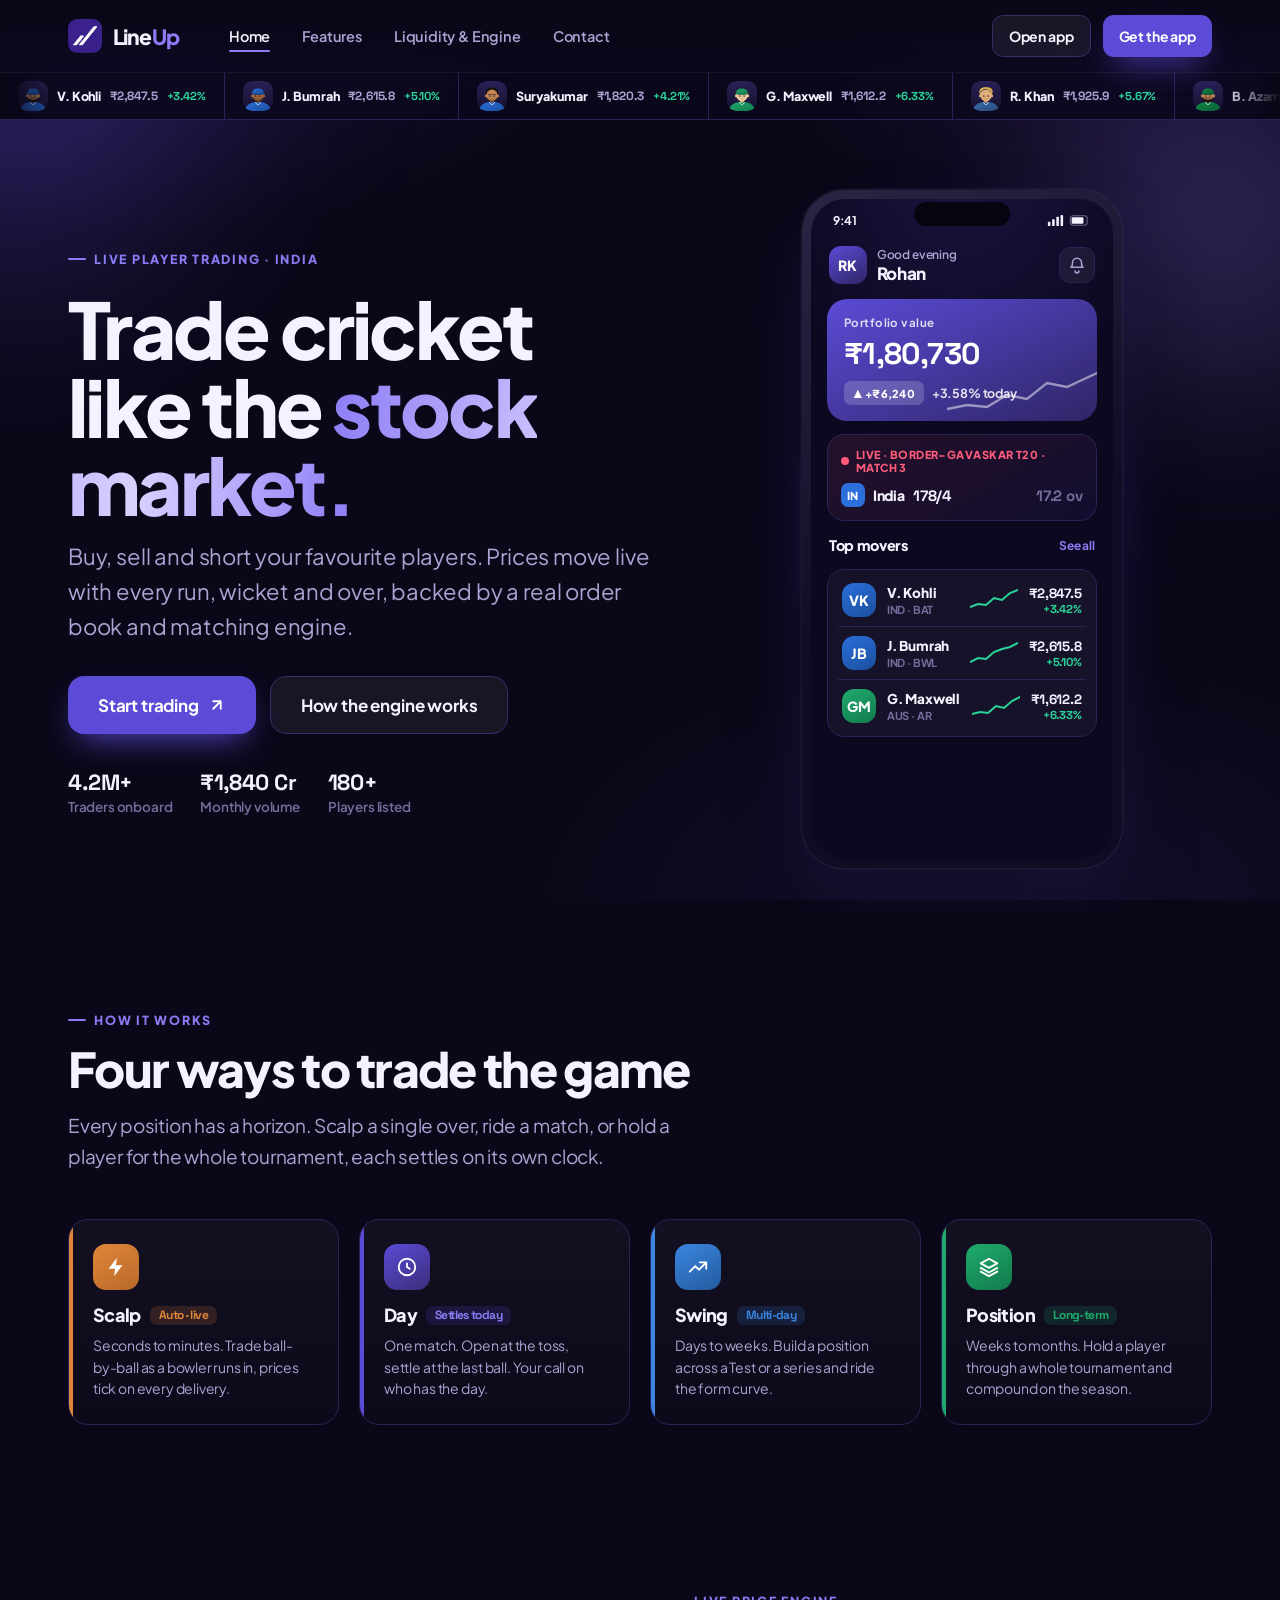
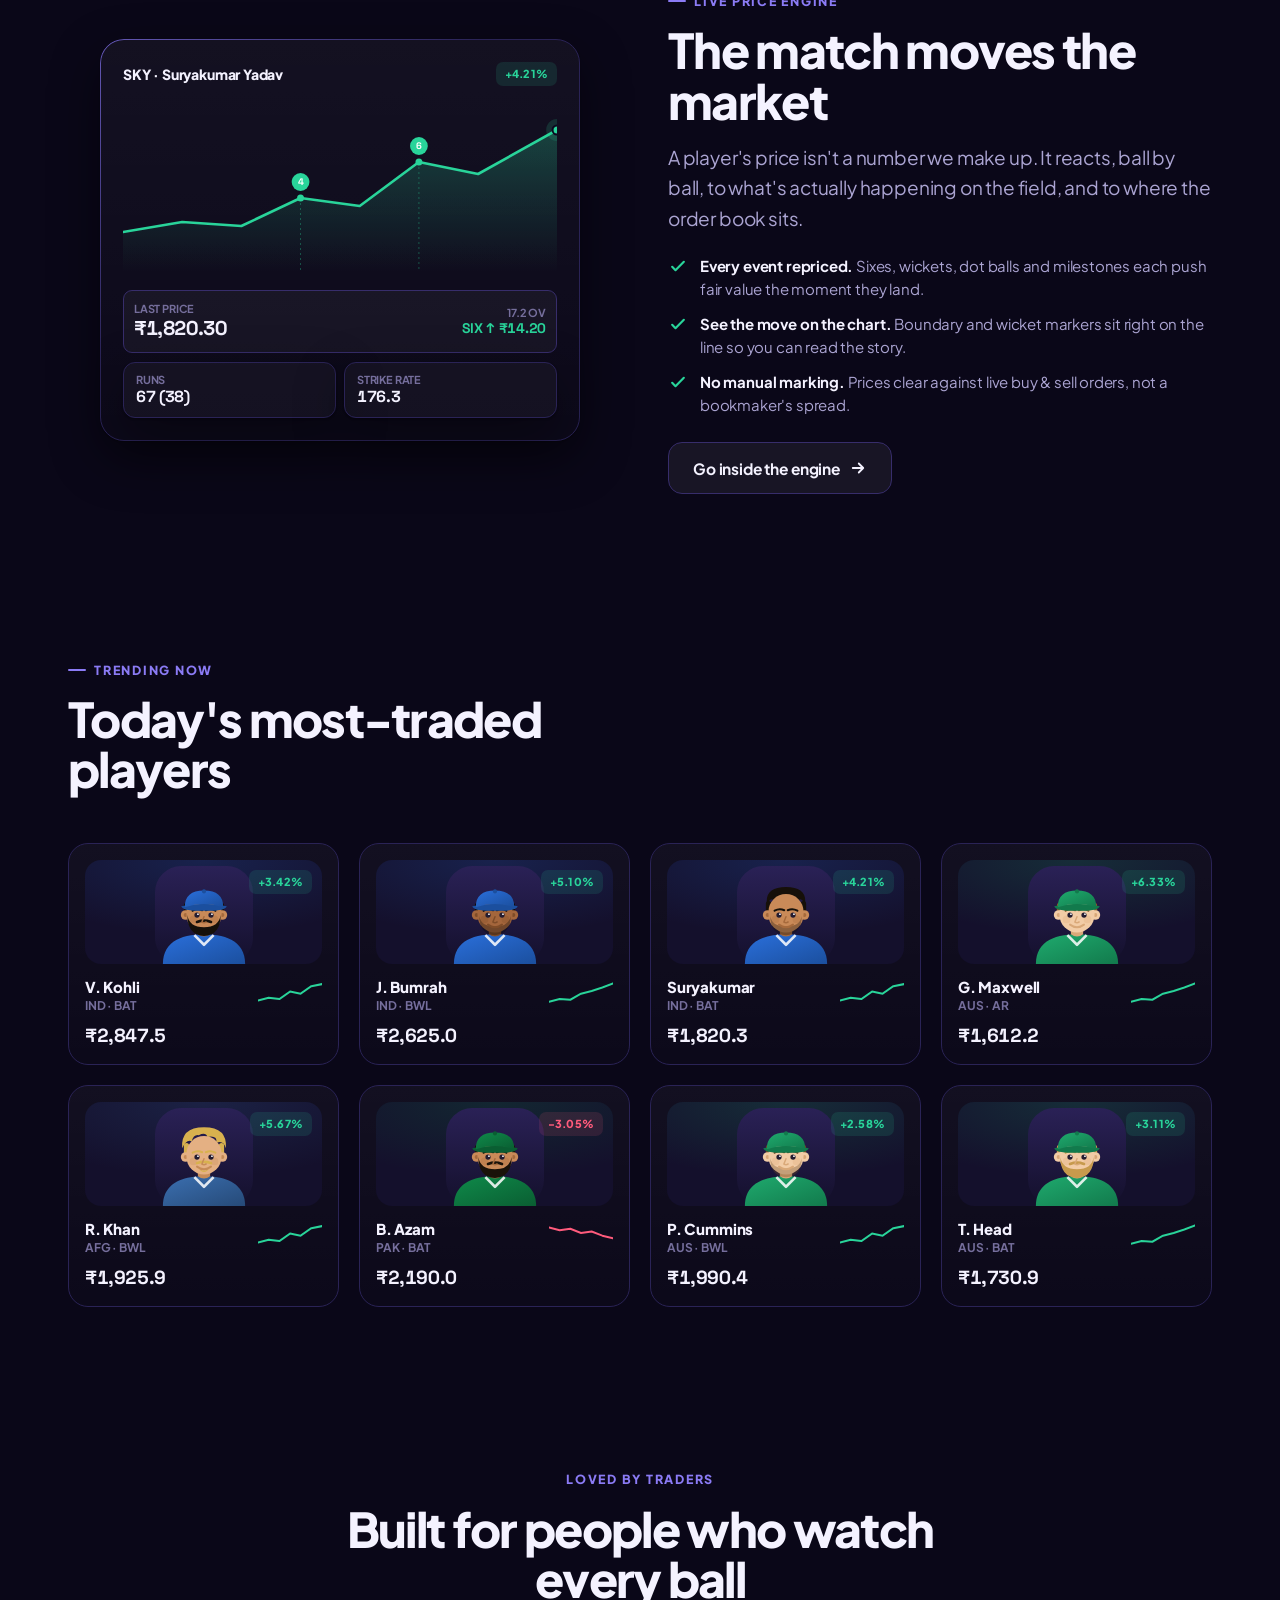
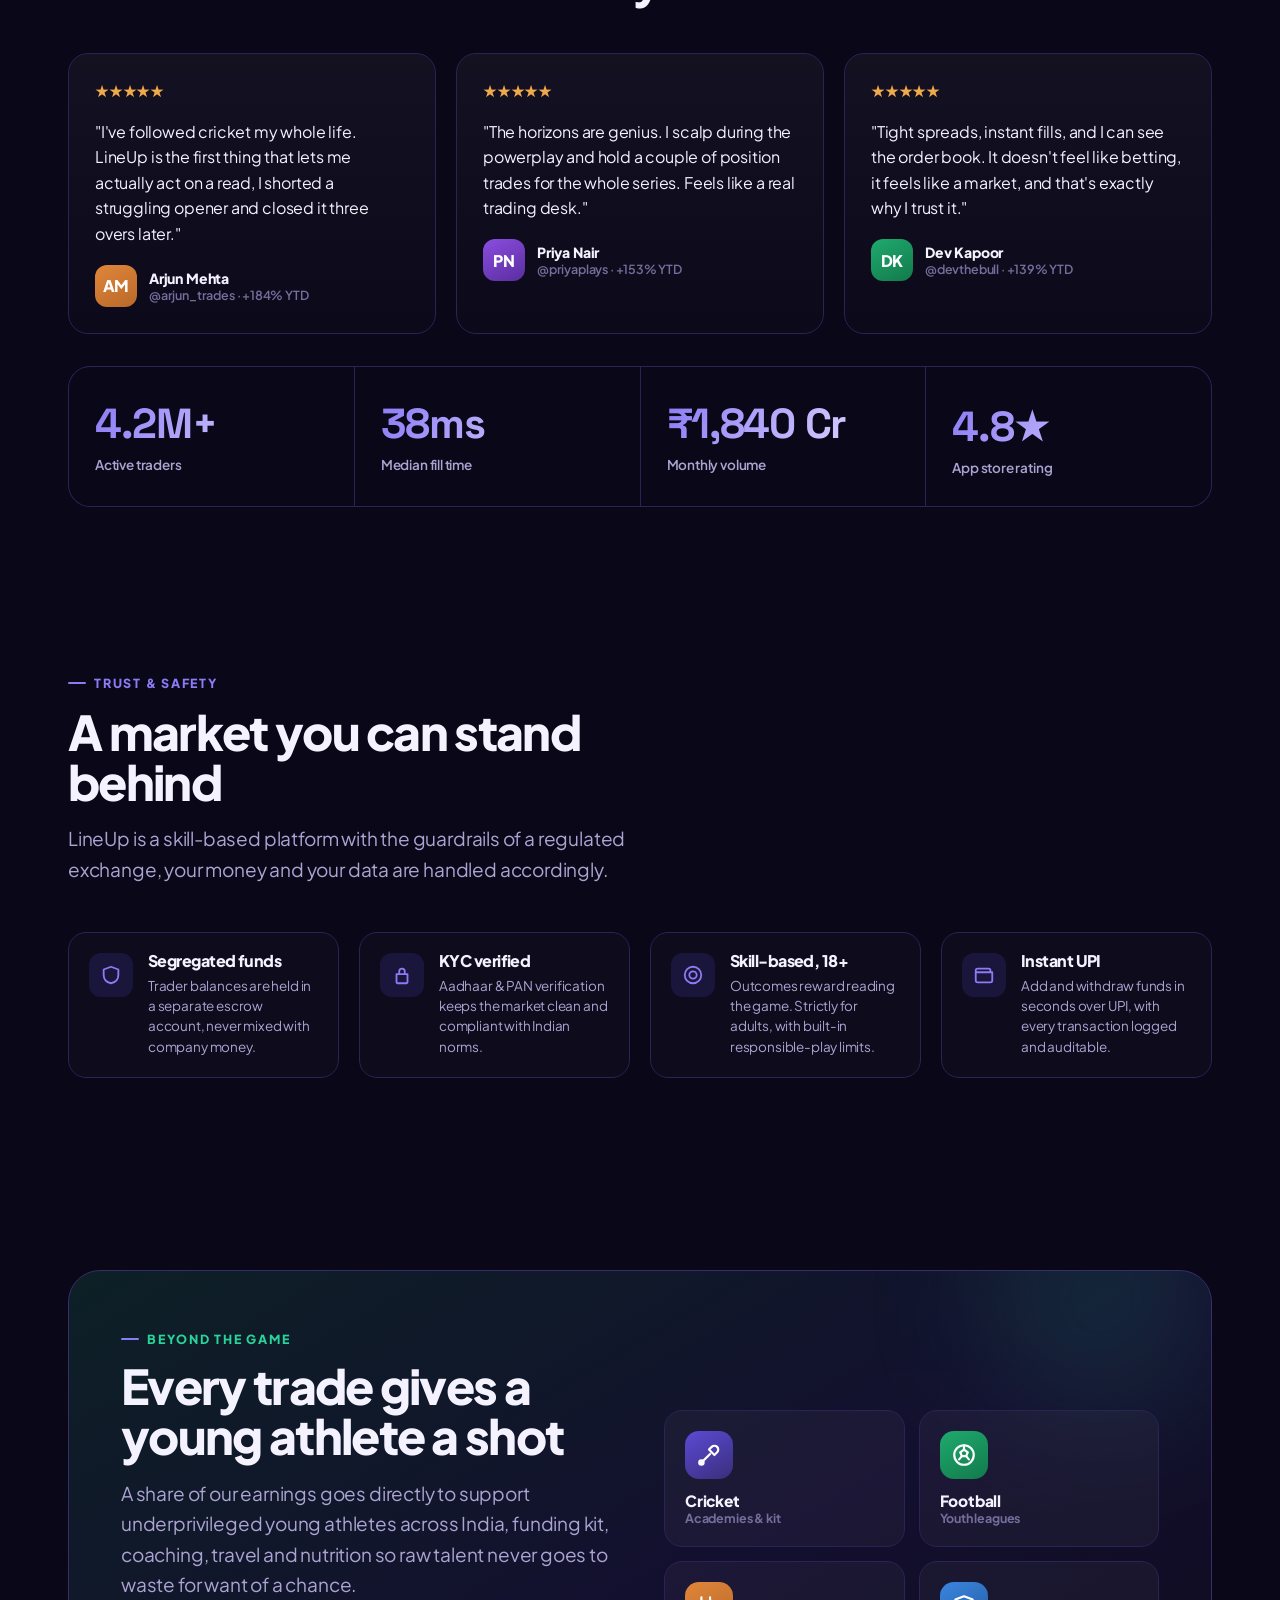
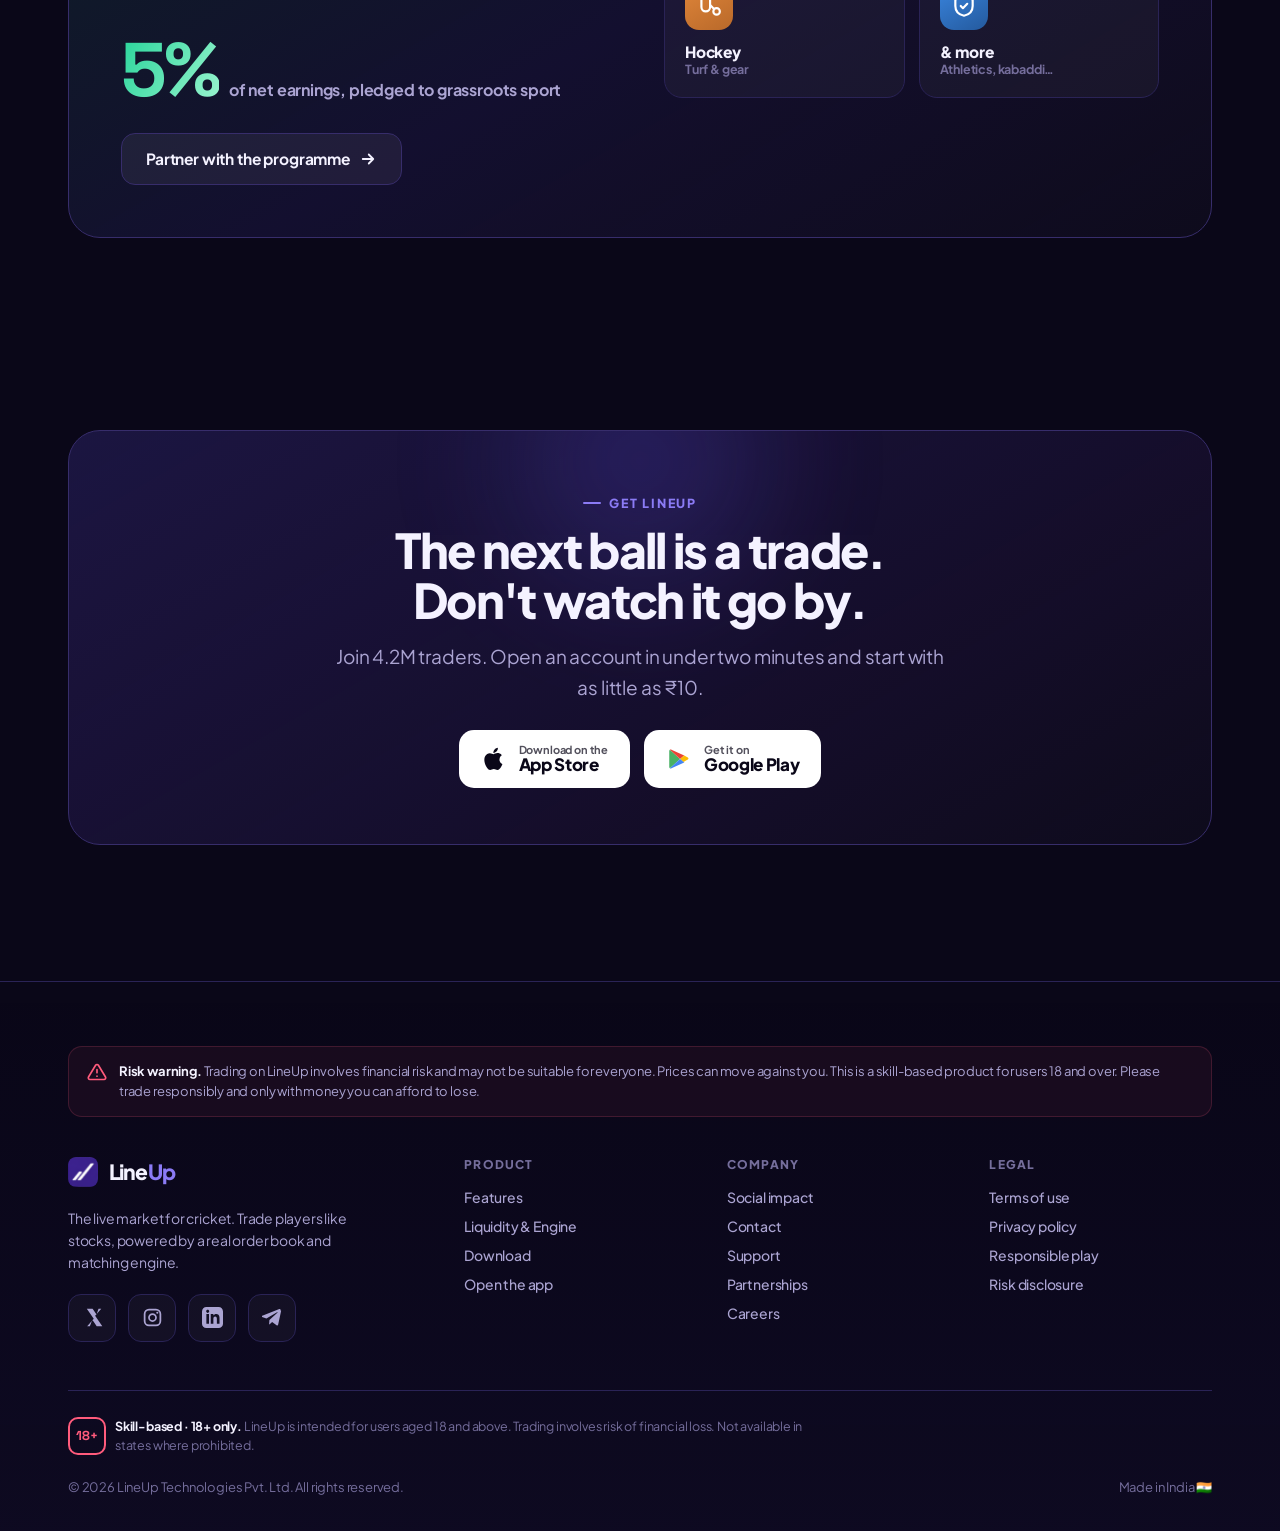
==== index.html @ 3aa95a00 "Crop transparent padding from logo and favicon, replace footer SVG logo with logo.png in all files" ====
<!DOCTYPE html>
<html lang="en">
<head>
<meta charset="UTF-8" />
<meta name="viewport" content="width=device-width, initial-scale=1.0" />
<title>LineUp · Trade cricket like the stock market</title>
<link rel="preconnect" href="https://fonts.googleapis.com" />
<link rel="preconnect" href="https://fonts.gstatic.com" crossorigin />
<link href="https://fonts.googleapis.com/css2?family=Plus+Jakarta+Sans:wght@400;500;600;700;800&family=Space+Grotesk:wght@400;500;600;700&display=swap" rel="stylesheet" />
<link rel="stylesheet" href="site.css" />
<script src="cricketers.js"></script>
<style>
  /* Hero direction B, centered */
  body[data-hero="b"] .hero{ padding-top: 56px; }
  body[data-hero="b"] .hero-grid{ grid-template-columns: 1fr; text-align: center; gap: 30px; }
  body[data-hero="b"] .hero-copy{ max-width: 780px; margin: 0 auto; display: flex; flex-direction: column; align-items: center; }
  body[data-hero="b"] .hero h1{ font-size: clamp(42px, 7vw, 86px); }
  body[data-hero="b"] .hero .cta-row,
  body[data-hero="b"] .hero .trust-row{ justify-content: center; }
  body[data-hero="b"] .hero-visual{ order: 0; transform: scale(.92); }
  body[data-hero="b"] .hero-visual .device{ margin-top: 6px; }
  @media (max-width: 960px){ body[data-hero="b"] .hero-visual{ order: -1; } }
</style>
<link rel="icon" type="image/png" href="favicon.png" />
</head>
<body data-page="home">
<div class="page-bg"></div>

<!-- ============ NAV ============ -->
<header class="nav">
  <div class="container nav-inner">
    <a class="brand" href="index.html" aria-label="LineUp home">
      <img src="logo.png" alt="LineUp" width="34" height="34" style="border-radius: 9px;" />
      <span class="wordmark">Line<b>Up</b></span>
    </a>
    <nav class="nav-links">
      <a href="index.html" class="active">Home</a>
      <a href="Features.html">Features</a>
      <a href="Liquidity-Engine.html">Liquidity &amp; Engine</a>
      <a href="Contact.html">Contact</a>
    </nav>
    <div class="nav-right">
      <a class="btn btn-ghost btn-sm" href="LineUp.html">Open app</a>
      <a class="btn btn-primary btn-sm" href="#download">Get the app</a>
      <button class="nav-toggle" aria-label="Menu"><svg viewBox="0 0 24 24" fill="none" stroke="currentColor" stroke-width="2.2" stroke-linecap="round"><path d="M4 7h16M4 12h16M4 17h16"/></svg></button>
    </div>
  </div>
  <div class="mobile-menu">
    <div class="container">
      <a href="index.html">Home</a>
      <a href="Features.html">Features</a>
      <a href="Liquidity-Engine.html">Liquidity &amp; Engine</a>
      <a href="Contact.html">Contact</a>
      <a class="btn btn-primary" href="#download">Get the app</a>
    </div>
  </div>
</header>

<!-- ============ TRADING PLAYERS RAIL ============ -->
<section class="players-rail"><div id="players-rail"></div></section>


<!-- ============ HERO ============ -->
<section class="hero">
  <div class="hero-fx" aria-hidden="true"><div class="orb o1"></div><div class="orb o2"></div></div>
  <div class="container hero-grid">
    <div class="hero-copy">
      <span class="eyebrow reveal">Live player trading · India</span>
      <h1 class="h-display reveal d1">Trade cricket like the <span class="text-grad">stock market.</span></h1>
      <p class="lede big reveal d2">Buy, sell and short your favourite players. Prices move live with every run, wicket and over, backed by a real order book and matching engine.</p>
      <div class="cta-row reveal d3">
        <a class="btn btn-primary btn-lg" href="#download">Start trading
          <svg viewBox="0 0 24 24" fill="none" stroke="currentColor" stroke-width="2.4" stroke-linecap="round" stroke-linejoin="round"><path d="M7 17 17 7M7 7h10v10"/></svg>
        </a>
        <a class="btn btn-ghost btn-lg" href="Liquidity-Engine.html">How the engine works</a>
      </div>
      <div class="trust-row reveal d4">
        <div class="stat"><b>4.2M+</b><span>Traders onboard</span></div>
        <div class="stat"><b>₹1,840 Cr</b><span>Monthly volume</span></div>
        <div class="stat"><b>180+</b><span>Players listed</span></div>
      </div>
    </div>
    <div class="hero-visual reveal d2">
      <div class="hero-glow"></div>
      <!-- DEVICE: home screen mockup -->
      <div class="device">
        <div class="device-notch"></div>
        <div class="device-screen">
          <div class="dev-status">
            <span>9:41</span>
            <span class="dots">
              <svg width="17" height="11" viewBox="0 0 18 13" fill="currentColor"><rect x="0" y="8" width="3" height="5" rx="1"/><rect x="5" y="5" width="3" height="8" rx="1"/><rect x="10" y="2" width="3" height="11" rx="1"/><rect x="15" y="0" width="3" height="13" rx="1"/></svg>
              <svg width="22" height="11" viewBox="0 0 25 13" fill="none"><rect x="1" y="1" width="20" height="11" rx="3" stroke="currentColor" stroke-width="1.2" opacity=".4"/><rect x="2.6" y="2.6" width="14" height="7.8" rx="1.6" fill="currentColor"/></svg>
            </span>
          </div>
          <div class="dev-scroll">
            <div class="d-appbar">
              <div class="d-av" style="background:linear-gradient(150deg,#5B4BD6,#2E2566)">RK</div>
              <div class="who"><div class="hi">Good evening</div><div class="nm">Rohan</div></div>
              <div class="d-icon"><svg viewBox="0 0 24 24" fill="none" stroke="currentColor" stroke-width="2" stroke-linecap="round" stroke-linejoin="round"><path d="M6 9a6 6 0 0 1 12 0c0 5 2 6 2 6H4s2-1 2-6M9.5 20a2.5 2.5 0 0 0 5 0"/></svg></div>
            </div>
            <div class="d-balance">
              <div class="lbl">Portfolio value</div>
              <div class="amt">₹1,80,730</div>
              <div class="sub"><span class="tag pill-up" style="background:rgba(255,255,255,.18);color:#fff">▲ +₹6,240</span><span style="opacity:.85">+3.58% today</span></div>
              <svg class="spark" width="150" height="56" viewBox="0 0 150 56" fill="none"><path d="M0,44 L20,40 L40,42 L60,30 L80,34 L100,18 L120,22 L150,8" stroke="#fff" stroke-width="2.4" stroke-linecap="round" opacity=".9"/></svg>
            </div>
            <div class="d-match">
              <div class="top"><span class="live-dot"></span>LIVE · BORDER–GAVASKAR T20 · MATCH 3</div>
              <div class="teams">
                <div class="team"><span class="d-flag" style="background:#2A6FDB">IN</span>India <span class="score">178/4</span></div>
                <div class="team"><span class="score" style="color:var(--text-3)">17.2 ov</span></div>
              </div>
            </div>
            <div class="d-section-t"><span class="t">Top movers</span><span class="more">See all</span></div>
            <div class="d-card" style="padding:4px 10px">
              <div class="d-row">
                <div class="d-av" style="width:34px;height:34px;background:linear-gradient(150deg,#2A6FDB,#1B4F9E)">VK</div>
                <div class="nm"><div class="a">V. Kohli</div><div class="b">IND · BAT</div></div>
                <svg width="48" height="26" viewBox="0 0 48 26" fill="none"><path d="M0,20 L8,17 L16,18 L24,11 L32,13 L40,6 L48,3" stroke="var(--up)" stroke-width="2" stroke-linecap="round"/></svg>
                <div class="pr"><div class="a">₹2,847.5</div><div class="b" style="color:var(--up)">+3.42%</div></div>
              </div>
              <div style="height:1px;background:var(--line)"></div>
              <div class="d-row">
                <div class="d-av" style="width:34px;height:34px;background:linear-gradient(150deg,#2A6FDB,#1B4F9E)">JB</div>
                <div class="nm"><div class="a">J. Bumrah</div><div class="b">IND · BWL</div></div>
                <svg width="48" height="26" viewBox="0 0 48 26" fill="none"><path d="M0,22 L8,18 L16,19 L24,12 L32,9 L40,7 L48,3" stroke="var(--up)" stroke-width="2" stroke-linecap="round"/></svg>
                <div class="pr"><div class="a">₹2,615.8</div><div class="b" style="color:var(--up)">+5.10%</div></div>
              </div>
              <div style="height:1px;background:var(--line)"></div>
              <div class="d-row">
                <div class="d-av" style="width:34px;height:34px;background:linear-gradient(150deg,#1FAA6E,#127a4c)">GM</div>
                <div class="nm"><div class="a">G. Maxwell</div><div class="b">AUS · AR</div></div>
                <svg width="48" height="26" viewBox="0 0 48 26" fill="none"><path d="M0,21 L8,19 L16,20 L24,13 L32,15 L40,8 L48,4" stroke="var(--up)" stroke-width="2" stroke-linecap="round"/></svg>
                <div class="pr"><div class="a">₹1,612.2</div><div class="b" style="color:var(--up)">+6.33%</div></div>
              </div>
            </div>
          </div>
        </div>
      </div>
    </div>
  </div>
</section>


<!-- ============ HOW IT WORKS, HORIZONS ============ -->
<section class="section">
  <div class="container">
    <div class="section-head reveal">
      <span class="eyebrow">How it works</span>
      <h2 class="h-sec">Four ways to trade the game</h2>
      <p class="lede">Every position has a horizon. Scalp a single over, ride a match, or hold a player for the whole tournament, each settles on its own clock.</p>
    </div>
    <div class="grid grid-4">
      <div class="hz-card reveal">
        <div class="bar" style="background:#E0863A"></div>
        <div class="ic" style="background:linear-gradient(150deg,#E0863A,#b9692a)"><svg viewBox="0 0 24 24" fill="currentColor" stroke="none"><path d="M13 2 4 14h7l-1 8 9-12h-7z"/></svg></div>
        <h4>Scalp <span class="when" style="background:rgba(224,134,58,.16);color:#E0863A">Auto · live</span></h4>
        <p>Seconds to minutes. Trade ball-by-ball as a bowler runs in, prices tick on every delivery.</p>
      </div>
      <div class="hz-card reveal d1">
        <div class="bar" style="background:#5B4BD6"></div>
        <div class="ic" style="background:linear-gradient(150deg,#5B4BD6,#3a2e7a)"><svg viewBox="0 0 24 24" fill="none" stroke="currentColor" stroke-width="2" stroke-linecap="round" stroke-linejoin="round"><path d="M12 8v4l3 2"/><circle cx="12" cy="12" r="9"/></svg></div>
        <h4>Day <span class="when" style="background:rgba(91,75,214,.16);color:var(--accent-2)">Settles today</span></h4>
        <p>One match. Open at the toss, settle at the last ball. Your call on who has the day.</p>
      </div>
      <div class="hz-card reveal d2">
        <div class="bar" style="background:#3A86E0"></div>
        <div class="ic" style="background:linear-gradient(150deg,#3A86E0,#245a9e)"><svg viewBox="0 0 24 24" fill="none" stroke="currentColor" stroke-width="2" stroke-linecap="round" stroke-linejoin="round"><path d="M3 17 9 11l4 4 8-8M14 7h7v7"/></svg></div>
        <h4>Swing <span class="when" style="background:rgba(58,134,224,.16);color:#3A86E0">Multi-day</span></h4>
        <p>Days to weeks. Build a position across a Test or a series and ride the form curve.</p>
      </div>
      <div class="hz-card reveal d3">
        <div class="bar" style="background:#1FAA6E"></div>
        <div class="ic" style="background:linear-gradient(150deg,#1FAA6E,#127a4c)"><svg viewBox="0 0 24 24" fill="none" stroke="currentColor" stroke-width="2" stroke-linecap="round" stroke-linejoin="round"><path d="M12 3l9 5-9 5-9-5zM3 13l9 5 9-5M3 17l9 5 9-5"/></svg></div>
        <h4>Position <span class="when" style="background:rgba(31,170,110,.16);color:#1FAA6E">Long-term</span></h4>
        <p>Weeks to months. Hold a player through a whole tournament and compound on the season.</p>
      </div>
    </div>
  </div>
</section>

<!-- ============ LIVE MATCH → PRICE ============ -->
<section class="section tight">
  <div class="container">
    <div class="feat-row">
      <div class="feat-media reveal">
        <div class="panel glow-edge">
          <div class="panel-head">
            <span class="panel-title">SKY · Suryakumar Yadav</span>
            <span class="tag pill-up">+4.21%</span>
          </div>
          <svg width="100%" height="170" viewBox="0 0 440 170" fill="none" preserveAspectRatio="none">
            <defs><linearGradient id="ar" x1="0" y1="0" x2="0" y2="1"><stop offset="0" stop-color="var(--up)" stop-opacity=".26"/><stop offset="1" stop-color="var(--up)" stop-opacity="0"/></linearGradient></defs>
            <path d="M0,130 L60,120 L120,124 L180,96 L240,104 L300,60 L360,72 L440,28 L440,170 L0,170 Z" fill="url(#ar)"/>
            <path d="M0,130 L60,120 L120,124 L180,96 L240,104 L300,60 L360,72 L440,28" stroke="var(--up)" stroke-width="2.6" stroke-linecap="round" stroke-linejoin="round"/>
            <!-- event markers -->
            <g><line x1="180" y1="96" x2="180" y2="170" stroke="var(--up)" stroke-width="1" stroke-dasharray="2 3" opacity=".35"/><circle cx="180" cy="96" r="3.5" fill="var(--up)"/><circle cx="180" cy="80" r="9" fill="var(--up)"/><text x="180" y="83.5" text-anchor="middle" font-size="9.5" font-weight="800" fill="#fff" font-family="var(--font-num)">4</text></g>
            <g><line x1="300" y1="60" x2="300" y2="170" stroke="var(--up)" stroke-width="1" stroke-dasharray="2 3" opacity=".35"/><circle cx="300" cy="60" r="3.5" fill="var(--up)"/><circle cx="300" cy="44" r="9" fill="var(--up)"/><text x="300" y="47.5" text-anchor="middle" font-size="9.5" font-weight="800" fill="#fff" font-family="var(--font-num)">6</text></g>
            <g><circle cx="440" cy="28" r="11" fill="var(--up)" opacity=".16"/><circle cx="440" cy="28" r="4.5" fill="var(--up)" stroke="var(--bg-2)" stroke-width="2"/></g>
          </svg>
          <div style="display:flex;flex-direction:column;gap:9px;margin-top:14px">
            <div class="ob-mid" style="margin:0;background:rgba(255,255,255,.04);border-style:solid">
              <div><div style="font-size:11px;color:var(--text-3);font-weight:700">LAST PRICE</div><div class="num" style="font-size:20px;font-weight:800">₹1,820.30</div></div>
              <div style="text-align:right"><div style="font-size:11px;color:var(--text-3);font-weight:700">17.2 OV</div><div class="num" style="font-size:14px;color:var(--up);font-weight:800">SIX ↑ ₹14.20</div></div>
            </div>
            <div style="display:flex;gap:8px">
              <div class="card" style="flex:1;padding:10px 12px;border-radius:12px;background:rgba(255,255,255,.03)"><div style="font-size:11px;color:var(--text-3);font-weight:700">RUNS</div><div class="num" style="font-weight:800;font-size:16px">67 (38)</div></div>
              <div class="card" style="flex:1;padding:10px 12px;border-radius:12px;background:rgba(255,255,255,.03)"><div style="font-size:11px;color:var(--text-3);font-weight:700">STRIKE RATE</div><div class="num" style="font-weight:800;font-size:16px">176.3</div></div>
            </div>
          </div>
        </div>
      </div>
      <div class="reveal d1">
        <span class="eyebrow">Live price engine</span>
        <h2 class="h-sec">The match moves the market</h2>
        <p class="lede">A player's price isn't a number we make up. It reacts, ball by ball, to what's actually happening on the field, and to where the order book sits.</p>
        <ul class="feat-list">
          <li><svg viewBox="0 0 24 24" fill="none" stroke="currentColor" stroke-width="2.6" stroke-linecap="round" stroke-linejoin="round"><path d="M5 13l4 4L19 7"/></svg><span><b style="color:var(--text)">Every event repriced.</b> Sixes, wickets, dot balls and milestones each push fair value the moment they land.</span></li>
          <li><svg viewBox="0 0 24 24" fill="none" stroke="currentColor" stroke-width="2.6" stroke-linecap="round" stroke-linejoin="round"><path d="M5 13l4 4L19 7"/></svg><span><b style="color:var(--text)">See the move on the chart.</b> Boundary and wicket markers sit right on the line so you can read the story.</span></li>
          <li><svg viewBox="0 0 24 24" fill="none" stroke="currentColor" stroke-width="2.6" stroke-linecap="round" stroke-linejoin="round"><path d="M5 13l4 4L19 7"/></svg><span><b style="color:var(--text)">No manual marking.</b> Prices clear against live buy &amp; sell orders, not a bookmaker's spread.</span></li>
        </ul>
        <a class="btn btn-ghost" style="margin-top:26px" href="Liquidity-Engine.html">Go inside the engine
          <svg viewBox="0 0 24 24" fill="none" stroke="currentColor" stroke-width="2.4" stroke-linecap="round" stroke-linejoin="round"><path d="M5 12h14M13 6l6 6-6 6"/></svg>
        </a>
      </div>
    </div>
  </div>
</section>

<!-- ============ FEATURED PLAYERS ============ -->
<section class="section">
  <div class="container">
    <div class="section-head reveal">
      <span class="eyebrow">Trending now</span>
      <h2 class="h-sec">Today's most-traded players</h2>
    </div>
    <div class="grid grid-4" id="featured"></div>
  </div>
</section>

<!-- ============ TESTIMONIALS ============ -->
<section class="section tight">
  <div class="container">
    <div class="section-head center reveal">
      <span class="eyebrow">Loved by traders</span>
      <h2 class="h-sec">Built for people who watch every ball</h2>
    </div>
    <div class="grid grid-3">
      <div class="quote-card reveal">
        <div class="stars">★★★★★</div>
        <p>"I've followed cricket my whole life. LineUp is the first thing that lets me actually act on a read, I shorted a struggling opener and closed it three overs later."</p>
        <div class="by"><div class="av" style="background:linear-gradient(150deg,#E0863A,#b9692a)">AM</div><div><div class="nm">Arjun Mehta</div><div class="hd">@arjun_trades · +184% YTD</div></div></div>
      </div>
      <div class="quote-card reveal d1">
        <div class="stars">★★★★★</div>
        <p>"The horizons are genius. I scalp during the powerplay and hold a couple of position trades for the whole series. Feels like a real trading desk."</p>
        <div class="by"><div class="av" style="background:linear-gradient(150deg,#8B4DE0,#5a2e9e)">PN</div><div><div class="nm">Priya Nair</div><div class="hd">@priyaplays · +153% YTD</div></div></div>
      </div>
      <div class="quote-card reveal d2">
        <div class="stars">★★★★★</div>
        <p>"Tight spreads, instant fills, and I can see the order book. It doesn't feel like betting, it feels like a market, and that's exactly why I trust it."</p>
        <div class="by"><div class="av" style="background:linear-gradient(150deg,#1FAA6E,#127a4c)">DK</div><div><div class="nm">Dev Kapoor</div><div class="hd">@devthebull · +139% YTD</div></div></div>
      </div>
    </div>
    <div class="stats-band reveal d1" style="margin-top:32px">
      <div class="stat-cell"><div class="v">4.2M+</div><div class="k">Active traders</div></div>
      <div class="stat-cell"><div class="v">38ms</div><div class="k">Median fill time</div></div>
      <div class="stat-cell"><div class="v">₹1,840 Cr</div><div class="k">Monthly volume</div></div>
      <div class="stat-cell"><div class="v">4.8★</div><div class="k">App store rating</div></div>
    </div>
  </div>
</section>

<!-- ============ TRUST & SAFETY ============ -->
<section class="section">
  <div class="container">
    <div class="section-head reveal">
      <span class="eyebrow">Trust &amp; safety</span>
      <h2 class="h-sec">A market you can stand behind</h2>
      <p class="lede">LineUp is a skill-based platform with the guardrails of a regulated exchange, your money and your data are handled accordingly.</p>
    </div>
    <div class="grid grid-4">
      <div class="trust-item reveal"><div class="ti-ic"><svg viewBox="0 0 24 24" fill="none" stroke="currentColor" stroke-width="2" stroke-linecap="round" stroke-linejoin="round"><path d="M12 3l8 3v6c0 5-3.5 8-8 9-4.5-1-8-4-8-9V6z"/></svg></div><div><h4>Segregated funds</h4><p>Trader balances are held in a separate escrow account, never mixed with company money.</p></div></div>
      <div class="trust-item reveal d1"><div class="ti-ic"><svg viewBox="0 0 24 24" fill="none" stroke="currentColor" stroke-width="2" stroke-linecap="round" stroke-linejoin="round"><path d="M6 11h12v9a1 1 0 0 1-1 1H7a1 1 0 0 1-1-1zM9 11V8a3 3 0 0 1 6 0v3"/></svg></div><div><h4>KYC verified</h4><p>Aadhaar &amp; PAN verification keeps the market clean and compliant with Indian norms.</p></div></div>
      <div class="trust-item reveal d2"><div class="ti-ic"><svg viewBox="0 0 24 24" fill="none" stroke="currentColor" stroke-width="2" stroke-linecap="round" stroke-linejoin="round"><path d="M12 16a4 4 0 1 0 0-8 4 4 0 0 0 0 8zM12 21a9 9 0 1 0 0-18 9 9 0 0 0 0 18z"/></svg></div><div><h4>Skill-based, 18+</h4><p>Outcomes reward reading the game. Strictly for adults, with built-in responsible-play limits.</p></div></div>
      <div class="trust-item reveal d3"><div class="ti-ic"><svg viewBox="0 0 24 24" fill="none" stroke="currentColor" stroke-width="2" stroke-linecap="round" stroke-linejoin="round"><path d="M3 7a2 2 0 0 1 2-2h12a2 2 0 0 1 2 2v2H3V7zM3 9h18v9a2 2 0 0 1-2 2H5a2 2 0 0 1-2-2z"/></svg></div><div><h4>Instant UPI</h4><p>Add and withdraw funds in seconds over UPI, with every transaction logged and auditable.</p></div></div>
    </div>
  </div>
</section>

<!-- ============ SOCIAL CONTRIBUTION ============ -->
<section class="section" id="give-back">
  <div class="container">
    <div class="give reveal">
      <div class="give-grid">
        <div>
          <span class="eyebrow" style="color:var(--up)">Beyond the game</span>
          <h2 class="h-sec" style="margin-top:14px">Every trade gives a young athlete a shot</h2>
          <p class="lede">A share of our earnings goes directly to support underprivileged young athletes across India, funding kit, coaching, travel and nutrition so raw talent never goes to waste for want of a chance.</p>
          <div class="give-badge">
            <span class="pct">5%</span>
            <span class="of">of net earnings, pledged to grassroots sport</span>
          </div>
          <a class="btn btn-ghost" style="margin-top:28px" href="Contact.html">Partner with the programme
            <svg viewBox="0 0 24 24" fill="none" stroke="currentColor" stroke-width="2.4" stroke-linecap="round" stroke-linejoin="round"><path d="M5 12h14M13 6l6 6-6 6"/></svg>
          </a>
        </div>
        <div class="sport-grid">
          <div class="sport-card">
            <div class="s-ic" style="background:linear-gradient(150deg,#5B4BD6,#3a2e7a)"><svg viewBox="0 0 24 24" fill="none" stroke="currentColor" stroke-width="2" stroke-linecap="round" stroke-linejoin="round"><path d="M4.5 19.5 13 11M14.5 4.5a3.5 3.5 0 0 1 5 5L17 12l-5-5z"/><circle cx="5" cy="19" r="2"/></svg></div>
            <div><div class="s-name">Cricket</div><div class="s-sub">Academies &amp; kit</div></div>
          </div>
          <div class="sport-card">
            <div class="s-ic" style="background:linear-gradient(150deg,#1FAA6E,#127a4c)"><svg viewBox="0 0 24 24" fill="none" stroke="currentColor" stroke-width="2" stroke-linecap="round" stroke-linejoin="round"><circle cx="12" cy="12" r="9"/><path d="M12 7l3.5 2.5L14 13h-4l-1.5-3.5z"/><path d="M12 7V3M14 13l2.5 3M10 13l-2.5 3"/></svg></div>
            <div><div class="s-name">Football</div><div class="s-sub">Youth leagues</div></div>
          </div>
          <div class="sport-card">
            <div class="s-ic" style="background:linear-gradient(150deg,#E0863A,#b9692a)"><svg viewBox="0 0 24 24" fill="none" stroke="currentColor" stroke-width="2" stroke-linecap="round" stroke-linejoin="round"><path d="M5 4v9a4 4 0 0 0 8 0V4M19 20a3 3 0 1 0 0-6 3 3 0 0 0 0 6z"/><path d="M16.5 14.5 13 11"/></svg></div>
            <div><div class="s-name">Hockey</div><div class="s-sub">Turf &amp; gear</div></div>
          </div>
          <div class="sport-card">
            <div class="s-ic" style="background:linear-gradient(150deg,#3A86E0,#245a9e)"><svg viewBox="0 0 24 24" fill="none" stroke="currentColor" stroke-width="2" stroke-linecap="round" stroke-linejoin="round"><path d="M12 3l8 3v6c0 5-3.5 8-8 9-4.5-1-8-4-8-9V6z"/><path d="M9 12l2 2 4-4"/></svg></div>
            <div><div class="s-name">&amp; more</div><div class="s-sub">Athletics, kabaddi…</div></div>
          </div>
        </div>
      </div>
    </div>
  </div>
</section>

<!-- ============ DOWNLOAD CTA ============ -->
<section class="section" id="download">
  <div class="container">
    <div class="cta-band reveal">
      <div class="inner">
        <span class="eyebrow center" style="justify-content:center">Get LineUp</span>
        <h2 class="h-sec" style="margin-top:14px">The next ball is a trade.<br>Don't watch it go by.</h2>
        <p class="lede" style="margin-left:auto;margin-right:auto">Join 4.2M traders. Open an account in under two minutes and start with as little as ₹10.</p>
        <div class="store-row">
          <a class="store-btn" href="LineUp.html">
            <svg viewBox="0 0 24 24" fill="currentColor"><path d="M17.05 12.5c-.03-2.6 2.12-3.85 2.22-3.9-1.2-1.78-3.08-2-3.75-2.03-1.6-.16-3.12.94-3.93.94-.81 0-2.06-.92-3.39-.9-1.74.03-3.35 1.01-4.25 2.57-1.81 3.15-.46 7.8 1.3 10.35.86 1.25 1.89 2.65 3.23 2.6 1.3-.05 1.79-.84 3.36-.84 1.57 0 2.01.84 3.39.81 1.4-.02 2.28-1.27 3.13-2.53.99-1.45 1.4-2.86 1.42-2.93-.03-.01-2.73-1.05-2.76-4.16zM14.5 4.9c.72-.87 1.2-2.08 1.07-3.29-1.03.04-2.29.69-3.03 1.56-.66.76-1.24 2-1.09 3.18 1.15.09 2.33-.58 3.05-1.45z"/></svg>
            <div style="text-align:left"><div class="st-s">Download on the</div><div class="st-b">App Store</div></div>
          </a>
          <a class="store-btn" href="LineUp.html">
            <svg viewBox="0 0 24 24"><path fill="#34A853" d="M3.6 20.5 13 12 3.6 3.5c-.36.27-.6.7-.6 1.22v14.56c0 .52.24.95.6 1.22z" opacity=".9"/><path fill="#EA4335" d="M16.8 8.8 13 12 3.6 3.5c.4-.3.95-.35 1.45-.07L16.8 8.8z"/><path fill="#FBBC04" d="M16.8 15.2 13 12l3.8-3.2 3.4 1.9c.7.4.7 1.4 0 1.8l-3.4 1.7z"/><path fill="#4285F4" d="M16.8 15.2 5.05 20.57c-.5.28-1.05.23-1.45-.07L13 12l3.8 3.2z"/></svg>
            <div style="text-align:left"><div class="st-s">Get it on</div><div class="st-b">Google Play</div></div>
          </a>
        </div>
      </div>
    </div>
  </div>
</section>

<!-- ============ FOOTER ============ -->
<footer class="footer">
  <div class="container">
    <div class="risk-strip reveal" style="margin-bottom:40px">
      <svg viewBox="0 0 24 24" fill="none" stroke="currentColor" stroke-width="2" stroke-linecap="round" stroke-linejoin="round"><path d="M12 9v4M12 17h.01M10.3 3.9 1.8 18a2 2 0 0 0 1.7 3h17a2 2 0 0 0 1.7-3L13.7 3.9a2 2 0 0 0-3.4 0z"/></svg>
      <p><b>Risk warning.</b> Trading on LineUp involves financial risk and may not be suitable for everyone. Prices can move against you. This is a skill-based product for users 18 and over. Please trade responsibly and only with money you can afford to lose.</p>
    </div>
    <div class="footer-grid">
      <div class="f-about">
        <a class="brand" href="index.html">
          <img src="logo.png" alt="LineUp" width="30" height="30" style="border-radius: 8px;" />
          <span class="wordmark">Line<b>Up</b></span>
        </a>
        <p>The live market for cricket. Trade players like stocks, powered by a real order book and matching engine.</p>
        <div class="social-row" style="margin-top:20px">
          <a class="social-btn" href="https://x.com/Lineup_Trade" target="_blank" rel="noopener noreferrer" aria-label="X"><svg viewBox="0 0 24 24" fill="currentColor"><path d="M18.9 2H22l-7 8 8.2 12h-6.4l-5-7.3L9 22H5.9l7.5-8.6L5.5 2h6.6l4.5 6.7L18.9 2z"/></svg></a>
          <a class="social-btn" href="https://www.instagram.com/lineup.trade/" target="_blank" rel="noopener noreferrer" aria-label="Instagram"><svg viewBox="0 0 24 24" fill="none" stroke="currentColor" stroke-width="2"><rect x="3" y="3" width="18" height="18" rx="5"/><circle cx="12" cy="12" r="4"/><circle cx="17.5" cy="6.5" r="1.2" fill="currentColor" stroke="none"/></svg></a>
          <a class="social-btn" href="https://www.linkedin.com/company/112100965" target="_blank" rel="noopener noreferrer" aria-label="LinkedIn"><svg viewBox="0 0 24 24" fill="currentColor"><path d="M19 0h-14c-2.76 0-5 2.24-5 5v14c0 2.76 2.24 5 5 5h14c2.76 0 5-2.24 5-5v-14c0-2.76-2.24-5-5-5zm-11 19h-3v-11h3v11zm-1.5-12.27c-.97 0-1.75-.78-1.75-1.75s.78-1.75 1.75-1.75 1.75.78 1.75 1.75-.78 1.75-1.75 1.75zm13.5 12.27h-3v-5.6c0-3.37-4-3.11-4 0v5.6h-3v-11h3v1.77c1.4-2.58 7-2.78 7 2.48v6.75z"/></svg></a>
          <a class="social-btn" href="https://t.me/Lineuptrade" target="_blank" rel="noopener noreferrer" aria-label="Telegram"><svg viewBox="0 0 24 24" fill="currentColor"><path d="M21.9 4.3 18.5 20c-.25 1.1-.9 1.4-1.85.86l-5.1-3.76-2.46 2.37c-.27.27-.5.5-1 .5l.36-5.16 9.4-8.5c.4-.36-.1-.56-.63-.2L5.06 13.1l-5-1.56c-1.1-.34-1.1-1.1.23-1.62l19.5-7.5c.9-.34 1.7.2 1.4 1.5z"/></svg></a>
        </div>
      </div>
      <div>
        <h5>Product</h5>
        <div class="f-links">
          <a href="Features.html">Features</a>
          <a href="Liquidity-Engine.html">Liquidity &amp; Engine</a>
          <a href="#download">Download</a>
          <a href="LineUp.html">Open the app</a>
        </div>
      </div>
      <div>
        <h5>Company</h5>
        <div class="f-links">
          <a href="index.html#give-back">Social impact</a>
          <a href="Contact.html">Contact</a>
          <a href="Contact.html">Support</a>
          <a href="Contact.html">Partnerships</a>
          <a href="#">Careers</a>
        </div>
      </div>
      <div>
        <h5>Legal</h5>
        <div class="f-links">
          <a href="#">Terms of use</a>
          <a href="#">Privacy policy</a>
          <a href="#">Responsible play</a>
          <a href="#">Risk disclosure</a>
        </div>
      </div>
    </div>
    <div class="footer-disc">
      <div class="age"><span class="age-badge">18+</span><p><b style="color:var(--text)">Skill-based · 18+ only.</b> LineUp is intended for users aged 18 and above. Trading involves risk of financial loss. Not available in states where prohibited.</p></div>
    </div>
    <div class="footer-copy">
      <span>© 2026 LineUp Technologies Pvt. Ltd. All rights reserved.</span>
      <span>Made in India 🇮🇳</span>
    </div>
  </div>
</footer>

<script>
  // Ticker + featured players data (mirrors the LineUp app roster)
  (function(){
    var P = [
      ['VK','V. Kohli','IND','BAT','#2A6FDB','#1B4F9E',2847.5,3.42,'m'],
      ['JB','J. Bumrah','IND','BWL','#2A6FDB','#1B4F9E',2615.8,5.10,'md'],
      ['SKY','Suryakumar','IND','BAT','#2A6FDB','#1B4F9E',1820.3,4.21,'m'],
      ['GM','G. Maxwell','AUS','AR','#1FAA6E','#127a4c',1612.2,6.33,'l'],
      ['RK','R. Khan','AFG','BWL','#3B6FB0','#264a78',1925.9,5.67,'lm'],
      ['BA','B. Azam','PAK','BAT','#0F8A4A','#0a5e32',2190.0,-3.05,'m'],
      ['PC','P. Cummins','AUS','BWL','#1FAA6E','#127a4c',1990.4,2.58,'l'],
      ['TH','T. Head','AUS','BAT','#1FAA6E','#127a4c',1730.9,3.11,'l'],
      ['RS','R. Sharma','IND','BAT','#2A6FDB','#1B4F9E',2410.0,-1.18,'m'],
      ['JR','J. Root','ENG','BAT','#4257C7','#2c3a8f',1888.4,0.66,'l'],
      ['SA','S. Afridi','PAK','BWL','#0F8A4A','#0a5e32',1760.5,1.92,'lm'],
      ['BS','B. Stokes','ENG','AR','#4257C7','#2c3a8f',1845.7,1.47,'l'],
    ];
    function inr(n){ return '₹' + n.toLocaleString('en-IN',{minimumFractionDigits:1,maximumFractionDigits:1}); }
    // ticker (doubled for seamless loop)
    var tk = document.getElementById('ticker');
    function tkItem(p){
      var up = p[7] >= 0;
      return '<div class="tk"><span class="tk-av" style="background:linear-gradient(150deg,'+p[4]+','+p[5]+')">'+p[0]+'</span>'+
        '<span class="tk-name">'+p[1]+'</span>'+
        '<span class="tk-price">'+inr(p[6])+'</span>'+
        '<span class="tk-chg '+(up?'up':'down')+'">'+(up?'▲ +':'▼ ')+p[7].toFixed(2)+'%</span></div>';
    }
    var html = P.map(tkItem).join('');
    if (tk) tk.innerHTML = html + html;

    // featured cards
    var feat = document.getElementById('featured');
    var pathsUp = ['M0,30 L18,26 L36,28 L54,17 L72,20 L90,9 L108,6',
                   'M0,32 L18,28 L36,29 L54,20 L72,16 L90,11 L108,5'];
    var pathDn = 'M0,8 L18,12 L36,10 L54,16 L72,14 L90,20 L108,24';
    function card(p,i){
      var up = p[7] >= 0;
      var d = up ? pathsUp[i%2] : pathDn;
      var av = window.LU_CRICKETER ? window.LU_CRICKETER(p[0],p[4],p[5],'f'+i) : '';
      return '<div class="feature-card reveal'+(i%4? ' d'+(i%4):'')+'" style="padding:16px">'+
        '<div style="position:relative;border-radius:16px;overflow:hidden;background:radial-gradient(120% 100% at 50% 0%, '+p[4]+'30, transparent 72%), #14102c;display:flex;justify-content:center;align-items:flex-end;height:104px">'+
          '<span class="tag '+(up?'pill-up':'pill-down')+'" style="position:absolute;top:10px;right:10px">'+(up?'+':'')+p[7].toFixed(2)+'%</span>'+
          '<img src="'+av+'" alt="'+p[1]+' cartoon" width="98" height="98" style="display:block"/>'+
        '</div>'+
        '<div style="display:flex;align-items:center;justify-content:space-between;margin-top:13px">'+
          '<div><div style="font-weight:800;font-size:15px">'+p[1]+'</div>'+
          '<div style="font-size:12px;color:var(--text-3);font-weight:700;margin-top:2px">'+p[2]+' · '+p[3]+'</div></div>'+
          '<svg width="64" height="30" viewBox="0 0 108 44" preserveAspectRatio="none" fill="none" style="flex-shrink:0"><path d="'+d+'" stroke="var('+(up?'--up':'--down')+')" stroke-width="3" stroke-linecap="round" stroke-linejoin="round"/></svg>'+
        '</div>'+
        '<div class="num" style="font-weight:800;font-size:19px;margin-top:10px" data-jitter="'+p[6]+'">'+inr(p[6])+'</div>'+
      '</div>';
    }
    feat.innerHTML = P.slice(0,8).map(card).join('');
  })();
</script>
<script src="image-slot.js"></script>
<script src="site.js"></script>
</body>
</html>
---- site.css ----
/* ===========================================================================
   LineUp — Marketing site
   Dark / premium. Built on the LineUp app's deep-purple brand.
   Plain CSS, shared across Home / Features / Liquidity & Engine / Contact.
   =========================================================================== */

/* ---------- Tokens ---------- */
:root{
  --font-ui: 'Plus Jakarta Sans', system-ui, -apple-system, sans-serif;
  --font-num: 'Space Grotesk', 'Plus Jakarta Sans', monospace;

  --bg: #0A0718;
  --bg-2: #0C0820;
  --panel: #14102C;
  --panel-2: #1A1440;
  --panel-3: #221A52;
  --line: #2A2356;
  --line-2: #372D6B;

  --text: #F4F2FF;
  --text-2: #ABA4D2;
  --text-3: #756E9C;

  --up: #29D49A;
  --up-bg: rgba(41,212,154,.12);
  --down: #FF5B7C;
  --down-bg: rgba(255,91,124,.12);
  --warn: #F0A94B;

  /* accent (tweakable) */
  --accent: #5B4BD6;
  --accent-2: #8B7BF5;
  --accent-ink: #ffffff;

  --maxw: 1200px;
  --radius: 22px;
  --shadow: 0 1px 2px rgba(0,0,0,.3), 0 18px 50px rgba(0,0,0,.45);
  --shadow-glow: 0 30px 80px -30px rgba(91,75,214,.55);
}

[data-accent="indigo"]{ --accent:#5B4BD6; --accent-2:#8B7BF5; }
[data-accent="violet"]{ --accent:#7C4DE0; --accent-2:#A77BF5; }
[data-accent="electric"]{ --accent:#4F46E5; --accent-2:#7C82FF; }
[data-accent="magenta"]{ --accent:#C13BB0; --accent-2:#E978D8; }

/* ---------- Reset ---------- */
*{ box-sizing: border-box; }
html{ scroll-behavior: smooth; }
body{
  margin: 0;
  font-family: var(--font-ui);
  color: var(--text);
  background: var(--bg);
  letter-spacing: -0.011em;
  -webkit-font-smoothing: antialiased;
  text-rendering: optimizeLegibility;
  overflow-x: hidden;
}
a{ color: inherit; text-decoration: none; }
img{ display: block; max-width: 100%; }
button{ font-family: inherit; cursor: pointer; }
.num{ font-family: var(--font-num); font-feature-settings:"tnum" 1; letter-spacing: -0.02em; }
::selection{ background: var(--accent); color: #fff; }

/* page background — layered radial glows (no grid) */
.page-bg{
  position: fixed; inset: 0; z-index: -1; pointer-events: none;
  background:
    radial-gradient(60% 50% at 12% -4%, rgba(91,75,214,.20), transparent 60%),
    radial-gradient(50% 44% at 92% 4%, rgba(124,77,224,.16), transparent 62%),
    radial-gradient(60% 50% at 78% 102%, rgba(58,46,122,.22), transparent 60%),
    var(--bg);
}

/* ---------- Layout primitives ---------- */
.container{ width: 100%; max-width: var(--maxw); margin: 0 auto; padding: 0 28px; }
.section{ padding: 96px 0; position: relative; }
.section.tight{ padding: 64px 0; }
.eyebrow{
  display: inline-flex; align-items: center; gap: 8px;
  font-size: 12.5px; font-weight: 800; letter-spacing: .14em; text-transform: uppercase;
  color: var(--accent-2);
}
.eyebrow::before{ content:''; width: 18px; height: 2px; border-radius: 2px; background: var(--accent-2); }
.section-head{ max-width: 640px; margin-bottom: 48px; }
.section-head.center{ margin-left: auto; margin-right: auto; text-align: center; }
.section-head.center .eyebrow::before{ display: none; }
h1,h2,h3,h4{ margin: 0; letter-spacing: -0.035em; line-height: 1.05; font-weight: 800; }
.h-display{ font-size: clamp(40px, 6.2vw, 78px); line-height: 1.0; }
h2.h-sec{ font-size: clamp(30px, 4vw, 48px); margin-top: 16px; }
h3.h-sub{ font-size: clamp(22px, 2.4vw, 30px); }
.lede{ font-size: clamp(16px, 1.5vw, 19px); line-height: 1.6; color: var(--text-2); margin-top: 16px; }
.lede.big{ font-size: clamp(18px, 1.8vw, 22px); }
.text-grad{ background: linear-gradient(100deg, var(--accent-2), #d9d2ff 55%, var(--accent-2)); -webkit-background-clip: text; background-clip: text; color: transparent; }
.muted{ color: var(--text-2); }

/* ---------- Buttons ---------- */
.btn{
  display: inline-flex; align-items: center; justify-content: center; gap: 9px;
  height: 52px; padding: 0 24px; border-radius: 14px; border: none;
  font-size: 15.5px; font-weight: 700; letter-spacing: -0.01em;
  transition: transform .14s ease, filter .18s ease, background .18s ease, border-color .18s;
  white-space: nowrap;
}
.btn svg{ width: 18px; height: 18px; }
.btn:active{ transform: translateY(1px) scale(.99); }
.btn-primary{ background: var(--accent); color: var(--accent-ink); box-shadow: 0 14px 32px -12px var(--accent); }
.btn-primary:hover{ filter: brightness(1.08); }
.btn-ghost{ background: rgba(255,255,255,.06); color: var(--text); border: 1px solid var(--line-2); }
.btn-ghost:hover{ background: rgba(255,255,255,.1); }
.btn-sm{ height: 42px; padding: 0 16px; font-size: 14px; border-radius: 11px; }
.btn-lg{ height: 58px; padding: 0 30px; font-size: 17px; border-radius: 16px; }

/* ---------- Chips / badges / pills ---------- */
.chip{
  display: inline-flex; align-items: center; gap: 7px;
  height: 30px; padding: 0 13px; border-radius: 999px;
  background: rgba(255,255,255,.05); border: 1px solid var(--line);
  font-size: 12.5px; font-weight: 700; color: var(--text-2);
}
.chip svg{ width: 14px; height: 14px; }
.tag{ display:inline-flex; align-items:center; gap:6px; height:24px; padding:0 9px; border-radius:7px; font-size:11px; font-weight:800; letter-spacing:.02em; }
.pill-up{ color: var(--up); background: var(--up-bg); }
.pill-down{ color: var(--down); background: var(--down-bg); }
.live-dot{ width:8px; height:8px; border-radius:50%; background:var(--down); box-shadow:0 0 0 0 var(--down); animation:pulse 1.7s infinite; flex-shrink:0; }
@keyframes pulse{ 0%{box-shadow:0 0 0 0 rgba(255,91,124,.5);} 70%{box-shadow:0 0 0 8px rgba(255,91,124,0);} 100%{box-shadow:0 0 0 0 rgba(255,91,124,0);} }

/* ---------- Card ---------- */
.card{
  background: linear-gradient(180deg, rgba(255,255,255,.035), rgba(255,255,255,.012));
  border: 1px solid var(--line);
  border-radius: var(--radius);
  box-shadow: var(--shadow);
}
.card.pad{ padding: 28px; }
.glow-edge{ position: relative; }
.glow-edge::before{
  content:''; position:absolute; inset:-1px; border-radius: inherit; padding:1px;
  background: linear-gradient(140deg, var(--accent-2), transparent 40%);
  -webkit-mask: linear-gradient(#000 0 0) content-box, linear-gradient(#000 0 0);
  -webkit-mask-composite: xor; mask-composite: exclude; opacity:.6; pointer-events:none;
}

/* ===========================================================================
   Navbar
   =========================================================================== */
.nav{
  position: sticky; top: 0; z-index: 100;
  backdrop-filter: blur(18px) saturate(140%); -webkit-backdrop-filter: blur(18px) saturate(140%);
  background: linear-gradient(var(--bg) 30%, rgba(10,7,24,.72));
  border-bottom: 1px solid rgba(255,255,255,.06);
}
.nav-inner{ height: 72px; display: flex; align-items: center; gap: 28px; }
.brand{ display: inline-flex; align-items: center; gap: 11px; flex-shrink: 0; }
.brand .wordmark{ font-weight: 800; font-size: 21px; letter-spacing: -0.04em; }
.brand .wordmark b{ color: var(--accent-2); font-weight: 800; }
.nav-links{ display: flex; align-items: center; gap: 4px; margin-left: 8px; }
.nav-links a{
  position: relative; padding: 9px 14px; border-radius: 10px;
  font-size: 14.5px; font-weight: 600; color: var(--text-2);
  transition: color .15s, background .15s;
}
.nav-links a:hover{ color: var(--text); background: rgba(255,255,255,.05); }
.nav-links a.active{ color: var(--text); }
.nav-links a.active::after{
  content:''; position:absolute; left:14px; right:14px; bottom:2px; height:2px; border-radius:2px;
  background: var(--accent-2);
}
.nav-right{ margin-left: auto; display: flex; align-items: center; gap: 12px; }
.nav-toggle{ display: none; width: 44px; height: 44px; border-radius: 12px; background: rgba(255,255,255,.06); border:1px solid var(--line); color: var(--text); align-items:center; justify-content:center; }
.nav-toggle svg{ width: 22px; height: 22px; }

@media (max-width: 880px){
  .nav-links, .nav-right .btn{ display: none; }
  .nav-toggle{ display: inline-flex; }
  .nav-right{ gap: 8px; }
  .mobile-menu.open{ display: block; }
}
.mobile-menu{
  display: none; border-bottom: 1px solid var(--line); background: var(--bg-2);
}
.mobile-menu .container{ padding-top: 10px; padding-bottom: 18px; }
.mobile-menu a{ display: block; padding: 14px 6px; font-size: 17px; font-weight: 600; border-bottom: 1px solid var(--line); color: var(--text); }
.mobile-menu a:last-of-type{ border-bottom: none; }
.mobile-menu .btn{ margin-top: 14px; width: 100%; }

/* ===========================================================================
   Hero
   =========================================================================== */
.hero{ position: relative; padding: 70px 0 40px; overflow: hidden; }
.hero-grid{ position: relative; z-index: 1; display: grid; grid-template-columns: 1.08fr .92fr; gap: 56px; align-items: center; }

/* ---------- Animated hero background ---------- */
.hero-fx{ position:absolute; inset:-10% -5%; z-index:0; pointer-events:none; overflow:hidden; }
.hero-fx .orb{ position:absolute; border-radius:50%; filter: blur(70px); opacity:.4; mix-blend-mode:screen; will-change: transform; }
.hero-fx .orb.o1{ width:460px; height:460px; left:-70px; top:-90px; background: radial-gradient(circle at 30% 30%, var(--accent), transparent 65%); animation: orbDrift1 22s ease-in-out infinite; }
.hero-fx .orb.o2{ width:420px; height:420px; right:-50px; top:30px; background: radial-gradient(circle at 60% 40%, var(--accent-2), transparent 64%); opacity:.32; animation: orbDrift2 26s ease-in-out infinite; }
@keyframes orbDrift1{ 0%,100%{ transform: translate(0,0) scale(1);} 50%{ transform: translate(60px,40px) scale(1.12);} }
@keyframes orbDrift2{ 0%,100%{ transform: translate(0,0) scale(1);} 50%{ transform: translate(-50px,30px) scale(1.1);} }

@media (prefers-reduced-motion: reduce){
  .hero-fx .orb{ animation: none; }
}
.hero h1{ margin-top: 22px; }
.hero .cta-row{ display: flex; flex-wrap: wrap; gap: 14px; margin-top: 32px; }
.hero .trust-row{ display: flex; flex-wrap: wrap; align-items:center; gap: 22px 28px; margin-top: 34px; color: var(--text-3); font-size: 13.5px; font-weight: 600; }
.hero .trust-row .stat{ display:flex; flex-direction:column; gap:2px; }
.hero .trust-row .stat b{ font-family: var(--font-num); font-size: 22px; color: var(--text); font-weight: 700; letter-spacing:-.02em; }
.hero-visual{ position: relative; display: flex; justify-content: center; }
.hero-glow{ position:absolute; width: 380px; height: 380px; border-radius:50%; background: radial-gradient(circle, var(--accent), transparent 65%); filter: blur(40px); opacity:.45; top: 50%; left:50%; transform: translate(-50%,-50%); z-index:-1; }

@media (max-width: 960px){
  .hero-grid{ grid-template-columns: 1fr; gap: 40px; }
  .hero-visual{ order: -1; }
  .section{ padding: 72px 0; }
}

/* ---------- Trading players rail (sticky marquee, every page) ---------- */
.players-rail{ position:sticky; top:72px; z-index:90; overflow:hidden;
  border-bottom:1px solid var(--line);
  background: rgba(11,8,28,.78); -webkit-backdrop-filter: blur(16px) saturate(140%); backdrop-filter: blur(16px) saturate(140%); }
.players-rail::before, .players-rail::after{ content:''; position:absolute; top:0; bottom:0; width:60px; z-index:2; pointer-events:none; }
.players-rail::before{ left:0; background:linear-gradient(90deg, var(--bg), transparent); }
.players-rail::after{ right:0; background:linear-gradient(270deg, var(--bg), transparent); }
.rail-track{ display:inline-flex; align-items:center; white-space:nowrap; animation: railscroll 50s linear infinite; }
.players-rail:hover .rail-track{ animation-play-state: paused; }
@keyframes railscroll{ from{ transform: translateX(0); } to{ transform: translateX(-50%); } }
.pchip{ display:inline-flex; align-items:center; gap:9px; padding:8px 18px; border-right:1px solid var(--line); flex-shrink:0; }
.pchip .pc-img{ width:30px; height:30px; border-radius:9px; flex-shrink:0; overflow:hidden; display:block; }
.pchip .pc-name{ font-weight:800; font-size:12.5px; letter-spacing:-.01em; }
.pchip .pc-price{ font-family:var(--font-num); font-weight:700; font-size:12px; color:var(--text-2); }
.pchip .pc-chg{ font-family:var(--font-num); font-weight:800; font-size:11.5px; }
.pchip .pc-chg.up{ color:var(--up); } .pchip .pc-chg.down{ color:var(--down); }
@media (prefers-reduced-motion: reduce){ .rail-track{ animation:none; } }

/* ---------- Ticker marquee ---------- */
.ticker{
  border-top: 1px solid var(--line); border-bottom: 1px solid var(--line);
  background: rgba(255,255,255,.02); overflow: hidden; position: relative;
}
.ticker::before, .ticker::after{
  content:''; position:absolute; top:0; bottom:0; width: 90px; z-index: 2; pointer-events:none;
}
.ticker::before{ left:0; background: linear-gradient(90deg, var(--bg), transparent); }
.ticker::after{ right:0; background: linear-gradient(270deg, var(--bg), transparent); }
.ticker-track{ display: inline-flex; align-items: center; gap: 0; white-space: nowrap; animation: ticker 46s linear infinite; }
.ticker:hover .ticker-track{ animation-play-state: paused; }
@keyframes ticker{ from{ transform: translateX(0);} to{ transform: translateX(-50%);} }
.tk{ display:inline-flex; align-items:center; gap:10px; padding: 16px 26px; border-right: 1px solid var(--line); }
.tk .tk-av{ width:26px; height:26px; border-radius:8px; display:grid; place-items:center; font-size:10px; font-weight:800; color:#fff; }
.tk .tk-name{ font-weight: 700; font-size: 14px; }
.tk .tk-price{ font-family: var(--font-num); font-weight: 700; font-size: 14px; color: var(--text-2); }
.tk .tk-chg{ font-family: var(--font-num); font-weight: 700; font-size: 13px; }
.tk .up{ color: var(--up); } .tk .down{ color: var(--down); }

/* ===========================================================================
   Device mockup (reuse of app screens, static)
   =========================================================================== */
.device{
  position: relative; width: 320px; flex-shrink: 0;
  border-radius: 42px; padding: 9px;
  background: linear-gradient(150deg, #2b2545, #100c24 55%);
  box-shadow: 0 0 0 1.5px rgba(255,255,255,.05), 0 50px 90px -28px rgba(0,0,0,.75), var(--shadow-glow);
}
.device.sm{ width: 268px; border-radius: 38px; }
.device-screen{
  position: relative; border-radius: 34px; overflow: hidden;
  background: var(--bg-2); background-image: radial-gradient(120% 80% at 50% -10%, #1C1542 0%, #0C0820 55%);
  height: 660px; display: flex; flex-direction: column;
}
.device.sm .device-screen{ height: 552px; }
.device-notch{ position:absolute; top:12px; left:50%; transform:translateX(-50%); width:96px; height:24px; border-radius:14px; background:#07040f; z-index:5; }
.dev-status{ display:flex; align-items:center; justify-content:space-between; padding:14px 22px 6px; font-size:12px; font-weight:700; color:var(--text); }
.dev-status .dots{ display:flex; gap:5px; align-items:center; }
.dev-scroll{ flex:1; overflow:hidden; padding: 6px 16px 18px; display:flex; flex-direction:column; gap:13px; }

/* app-ish components inside device */
.d-appbar{ display:flex; align-items:center; gap:10px; padding: 6px 2px 2px; }
.d-appbar .who{ flex:1; } 
.d-appbar .who .hi{ font-size:12px; color:var(--text-2); font-weight:600; }
.d-appbar .who .nm{ font-size:17px; font-weight:800; letter-spacing:-.02em; }
.d-av{ width:38px; height:38px; border-radius:12px; display:grid; place-items:center; color:#fff; font-weight:800; font-size:14px; }
.d-icon{ width:36px; height:36px; border-radius:11px; background:rgba(255,255,255,.06); border:1px solid var(--line); display:grid; place-items:center; color:var(--text-2); }
.d-icon svg{ width:18px; height:18px; }

.d-balance{ border-radius:20px; padding:16px 17px; background: linear-gradient(155deg, var(--accent), #2E2566); color:#fff; position:relative; overflow:hidden; }
.d-balance .lbl{ font-size:11.5px; font-weight:700; opacity:.8; letter-spacing:.04em; }
.d-balance .amt{ font-family:var(--font-num); font-size:30px; font-weight:700; letter-spacing:-.02em; margin-top:4px; }
.d-balance .sub{ display:flex; align-items:center; gap:8px; margin-top:8px; font-size:12.5px; font-weight:700; }
.d-balance .spark{ position:absolute; right:0; bottom:0; opacity:.55; }

.d-card{ background: rgba(255,255,255,.04); border:1px solid var(--line); border-radius:17px; padding:13px; }
.d-section-t{ display:flex; align-items:center; justify-content:space-between; padding: 2px 2px; }
.d-section-t .t{ font-size:14.5px; font-weight:800; }
.d-section-t .more{ font-size:12px; font-weight:700; color:var(--accent-2); }

.d-match{ background: linear-gradient(150deg, rgba(255,91,124,.10), rgba(91,75,214,.08)); border:1px solid var(--line); border-radius:17px; padding:13px; }
.d-match .top{ display:flex; align-items:center; gap:7px; font-size:11px; font-weight:800; color:var(--down); letter-spacing:.04em; }
.d-match .teams{ display:flex; align-items:center; justify-content:space-between; margin-top:9px; }
.d-match .team{ display:flex; align-items:center; gap:8px; font-weight:800; font-size:14px; }
.d-flag{ width:24px; height:24px; border-radius:7px; display:grid; place-items:center; font-size:11px; color:#fff; font-weight:800; }
.d-match .score{ font-family:var(--font-num); font-weight:700; font-size:15px; }

.d-row{ display:flex; align-items:center; gap:11px; padding:9px 4px; }
.d-row .nm{ flex:1; }
.d-row .nm .a{ font-weight:800; font-size:13.5px; }
.d-row .nm .b{ font-size:11px; color:var(--text-3); font-weight:700; margin-top:2px; }
.d-row .pr{ text-align:right; }
.d-row .pr .a{ font-family:var(--font-num); font-weight:700; font-size:13.5px; }
.d-row .pr .b{ font-family:var(--font-num); font-weight:700; font-size:11.5px; }

/* ===========================================================================
   Feature / content blocks
   =========================================================================== */
.grid{ display: grid; gap: 20px; }
.grid-2{ grid-template-columns: repeat(2, 1fr); }
.grid-3{ grid-template-columns: repeat(3, 1fr); }
.grid-4{ grid-template-columns: repeat(4, 1fr); }
@media (max-width: 960px){ .grid-3, .grid-4{ grid-template-columns: repeat(2,1fr);} }
@media (max-width: 640px){ .grid-2, .grid-3, .grid-4{ grid-template-columns: 1fr;} }

.feature-card{ padding: 26px; border-radius: 20px; background: linear-gradient(180deg, rgba(255,255,255,.04), rgba(255,255,255,.01)); border: 1px solid var(--line); transition: transform .2s ease, border-color .2s ease, background .2s; }
.feature-card:hover{ transform: translateY(-4px); border-color: var(--line-2); background: linear-gradient(180deg, rgba(255,255,255,.06), rgba(255,255,255,.02)); }
.f-ico{ width: 50px; height: 50px; border-radius: 14px; display: grid; place-items: center; margin-bottom: 18px; color: #fff; }
.f-ico svg{ width: 24px; height: 24px; }
.feature-card h4{ font-size: 19px; letter-spacing: -0.02em; }
.feature-card p{ margin: 9px 0 0; color: var(--text-2); font-size: 14.5px; line-height: 1.55; }

/* horizon cards */
.hz-card{ position: relative; padding: 24px; border-radius: 20px; background: linear-gradient(180deg, rgba(255,255,255,.04), rgba(255,255,255,.01)); border: 1px solid var(--line); overflow:hidden; transition: transform .2s, border-color .2s; }
.hz-card:hover{ transform: translateY(-4px); }
.hz-card .bar{ position:absolute; left:0; top:0; bottom:0; width:4px; }
.hz-card .ic{ width:46px; height:46px; border-radius:13px; display:grid; place-items:center; color:#fff; margin-bottom:16px; }
.hz-card .ic svg{ width:22px; height:22px; }
.hz-card h4{ font-size:18px; display:flex; align-items:center; gap:9px; }
.hz-card .when{ font-family:var(--font-num); font-size:12px; font-weight:700; padding:3px 9px; border-radius:7px; }
.hz-card p{ margin:10px 0 0; color:var(--text-2); font-size:14px; line-height:1.55; }

/* alternating feature row */
.feat-row{ display:grid; grid-template-columns: 1fr 1fr; gap:56px; align-items:center; }
.feat-row + .feat-row{ margin-top: 96px; }
.feat-row.rev .feat-media{ order: 2; }
@media (max-width: 880px){ .feat-row{ grid-template-columns:1fr; gap:36px; } .feat-row.rev .feat-media{ order: 0; } }
.feat-media{ display:flex; justify-content:center; }
.feat-list{ list-style:none; padding:0; margin:22px 0 0; display:flex; flex-direction:column; gap:13px; }
.feat-list li{ display:flex; gap:12px; align-items:flex-start; font-size:15px; color:var(--text-2); line-height:1.5; }
.feat-list li svg{ width:20px; height:20px; flex-shrink:0; margin-top:1px; color: var(--up); }

/* visual panel (used for charts/diagrams inside feature media) */
.panel{ width:100%; max-width:480px; border-radius:24px; border:1px solid var(--line); background: linear-gradient(180deg, rgba(255,255,255,.045), rgba(255,255,255,.012)); box-shadow: var(--shadow); padding:22px; }
.panel-head{ display:flex; align-items:center; justify-content:space-between; margin-bottom:16px; }
.panel-title{ font-size:14px; font-weight:800; }

/* ===========================================================================
   Stats band
   =========================================================================== */
.stats-band{ display:grid; grid-template-columns: repeat(4,1fr); gap: 1px; background: var(--line); border:1px solid var(--line); border-radius: 22px; overflow:hidden; }
@media (max-width:640px){ .stats-band{ grid-template-columns: repeat(2,1fr);} }
.stat-cell{ background: var(--bg); padding: 30px 26px; }
.stat-cell .v{ font-family: var(--font-num); font-size: clamp(30px,3.6vw,42px); font-weight: 700; letter-spacing:-.03em; background: linear-gradient(120deg, var(--accent-2), #e7e2ff); -webkit-background-clip:text; background-clip:text; color:transparent; }
.stat-cell .k{ margin-top: 6px; color: var(--text-2); font-size: 13.5px; font-weight: 600; }

/* ===========================================================================
   Engine page diagrams
   =========================================================================== */
.orderbook{ font-family: var(--font-num); }
.ob-head{ display:grid; grid-template-columns: 1fr 1fr 1fr; font-size:11px; font-weight:700; color:var(--text-3); letter-spacing:.04em; padding: 0 4px 8px; text-transform:uppercase; }
.ob-row{ position:relative; display:grid; grid-template-columns: 1fr 1fr 1fr; align-items:center; padding: 7px 8px; border-radius:7px; font-size:13.5px; font-weight:700; }
.ob-row .depth{ position:absolute; top:2px; bottom:2px; border-radius:6px; z-index:0; }
.ob-row span{ position:relative; z-index:1; }
.ob-row .px{ font-weight:800; }
.ob-ask .depth{ right:0; background: var(--down-bg); }
.ob-ask .px{ color: var(--down); }
.ob-bid .depth{ left:0; background: var(--up-bg); }
.ob-bid .px{ color: var(--up); }
.ob-mid{ display:flex; align-items:center; justify-content:space-between; padding:11px 10px; margin:7px 0; border-radius:9px; background: rgba(255,255,255,.05); border:1px dashed var(--line-2); }
.ob-mid .lp{ font-size:18px; font-weight:800; }
.ob-mid .sp{ font-size:11.5px; color:var(--text-3); font-weight:700; }

/* flow diagram (matching / price formation) */
.flow{ display:flex; align-items:stretch; gap:14px; flex-wrap:wrap; }
.flow-node{ flex:1; min-width: 150px; border-radius:16px; border:1px solid var(--line); background: linear-gradient(180deg, rgba(255,255,255,.045), rgba(255,255,255,.01)); padding:18px; position:relative; }
.flow-node .n-ic{ width:40px; height:40px; border-radius:11px; display:grid; place-items:center; color:#fff; margin-bottom:12px; }
.flow-node .n-ic svg{ width:20px;height:20px; }
.flow-node h5{ margin:0; font-size:15px; font-weight:800; }
.flow-node p{ margin:6px 0 0; font-size:13px; color:var(--text-2); line-height:1.5; }
.flow-arrow{ display:grid; place-items:center; color:var(--text-3); flex:0 0 24px; }
.flow-arrow svg{ width:22px; height:22px; }
@media (max-width:760px){ .flow{ flex-direction:column; } .flow-arrow{ transform: rotate(90deg); } }

/* step list */
.steps{ counter-reset: s; display:flex; flex-direction:column; gap:18px; }
.step{ display:flex; gap:18px; align-items:flex-start; }
.step .n{ counter-increment:s; flex:0 0 44px; width:44px; height:44px; border-radius:13px; display:grid; place-items:center; font-family:var(--font-num); font-weight:700; font-size:18px; color:#fff; background:linear-gradient(150deg,var(--accent),var(--accent-2)); }
.step .n::before{ content:counter(s); }
.step h4{ font-size:18px; }
.step p{ margin:7px 0 0; color:var(--text-2); font-size:14.5px; line-height:1.55; }

/* ===========================================================================
   Testimonials
   =========================================================================== */
.quote-card{ padding: 26px; border-radius: 20px; background: linear-gradient(180deg, rgba(255,255,255,.045), rgba(255,255,255,.012)); border:1px solid var(--line); display:flex; flex-direction:column; gap:18px; }
.quote-card p{ margin:0; font-size:16px; line-height:1.6; color: var(--text); }
.quote-card .by{ display:flex; align-items:center; gap:12px; }
.quote-card .by .av{ width:42px; height:42px; border-radius:12px; display:grid; place-items:center; color:#fff; font-weight:800; }
.quote-card .by .nm{ font-weight:800; font-size:14px; }
.quote-card .by .hd{ font-size:12.5px; color:var(--text-3); font-weight:600; }
.stars{ display:flex; gap:3px; color: var(--warn); }
.stars svg{ width:16px; height:16px; }

/* ===========================================================================
   Trust / safety
   =========================================================================== */
.trust-item{ display:flex; gap:15px; align-items:flex-start; padding: 20px; border-radius:18px; border:1px solid var(--line); background: rgba(255,255,255,.02); }
.trust-item .ti-ic{ width:44px; height:44px; flex-shrink:0; border-radius:12px; display:grid; place-items:center; background: rgba(91,75,214,.16); color: var(--accent-2); }
.trust-item .ti-ic svg{ width:22px; height:22px; }
.trust-item h4{ font-size:16px; }
.trust-item p{ margin:6px 0 0; font-size:13.5px; color:var(--text-2); line-height:1.5; }

/* ===========================================================================
   Social contribution / give-back
   =========================================================================== */
.give{ position:relative; overflow:hidden; border-radius:32px; border:1px solid var(--line-2);
  background: linear-gradient(150deg, rgba(31,170,110,.16), rgba(91,75,214,.12) 55%, rgba(255,255,255,.02));
  padding: 52px; }
.give::after{ content:''; position:absolute; width:380px; height:380px; border-radius:50%;
  background: radial-gradient(circle, var(--up), transparent 65%); filter: blur(60px); opacity:.18; top:-160px; right:-80px; }
.give-grid{ position:relative; z-index:1; display:grid; grid-template-columns: 1fr 1fr; gap:48px; align-items:center; }
@media (max-width:880px){ .give{ padding:34px; } .give-grid{ grid-template-columns:1fr; gap:32px; } }
.give-badge{ display:inline-flex; align-items:baseline; gap:10px; margin-top:18px; }
.give-badge .pct{ font-family:var(--font-num); font-size:clamp(48px,7vw,76px); font-weight:700; letter-spacing:-.04em;
  background: linear-gradient(120deg, var(--up), #9af5cf); -webkit-background-clip:text; background-clip:text; color:transparent; line-height:.9; }
.give-badge .of{ font-size:16px; font-weight:700; color:var(--text-2); }
.sport-grid{ display:grid; grid-template-columns: repeat(2,1fr); gap:14px; }
.sport-card{ padding:20px; border-radius:18px; border:1px solid var(--line); background: rgba(255,255,255,.035);
  display:flex; flex-direction:column; gap:12px; transition: transform .2s, border-color .2s; }
.sport-card:hover{ transform: translateY(-4px); border-color: var(--line-2); }
.sport-card .s-ic{ width:48px; height:48px; border-radius:14px; display:grid; place-items:center; color:#fff; }
.sport-card .s-ic svg{ width:26px; height:26px; }
.sport-card .s-name{ font-weight:800; font-size:15.5px; }
.sport-card .s-sub{ font-size:12.5px; color:var(--text-3); font-weight:700; }

/* ---------- CTA band ---------- */
.cta-band{ position:relative; overflow:hidden; border-radius:32px; padding: 56px; text-align:center; border:1px solid var(--line-2); background: linear-gradient(150deg, rgba(91,75,214,.22), rgba(124,77,224,.10) 60%, rgba(255,255,255,.02)); }
.cta-band::after{ content:''; position:absolute; width:420px; height:420px; border-radius:50%; background: radial-gradient(circle, var(--accent), transparent 65%); filter: blur(50px); opacity:.3; top:-180px; left:50%; transform:translateX(-50%); }
.cta-band .inner{ position:relative; z-index:1; max-width: 620px; margin:0 auto; }
.store-row{ display:flex; gap:14px; justify-content:center; flex-wrap:wrap; margin-top:28px; }
.store-btn{ display:inline-flex; align-items:center; gap:12px; height:58px; padding:0 22px; border-radius:15px; background:#fff; color:#0A0718; }
.store-btn svg{ width:26px; height:26px; }
.store-btn .st-s{ font-size:11px; font-weight:700; opacity:.7; line-height:1; }
.store-btn .st-b{ font-size:17px; font-weight:800; line-height:1.1; letter-spacing:-.02em; }

/* ===========================================================================
   Contact
   =========================================================================== */
.cat-card{ padding:22px; border-radius:18px; border:1px solid var(--line); background: rgba(255,255,255,.025); transition: border-color .2s, transform .2s; }
.cat-card:hover{ transform: translateY(-3px); border-color: var(--line-2); }
.cat-card .c-ic{ width:46px; height:46px; border-radius:13px; display:grid; place-items:center; color:#fff; margin-bottom:14px; }
.cat-card .c-ic svg{ width:22px; height:22px; }
.cat-card h4{ font-size:17px; }
.cat-card p{ margin:7px 0 12px; font-size:13.5px; color:var(--text-2); line-height:1.5; }
.cat-card a.lk{ font-size:13.5px; font-weight:700; color:var(--accent-2); display:inline-flex; align-items:center; gap:5px; }
.cat-card a.lk svg{ width:15px; height:15px; }

.form-grid{ display:grid; grid-template-columns: 1fr 1fr; gap:16px; }
@media (max-width:640px){ .form-grid{ grid-template-columns:1fr; } }
.field-l{ display:flex; flex-direction:column; gap:8px; }
.field-l.full{ grid-column: 1 / -1; }
.field-l label{ font-size:12.5px; font-weight:800; letter-spacing:.04em; text-transform:uppercase; color:var(--text-3); }
.input, .textarea, .select{
  width:100%; background: rgba(255,255,255,.04); border:1.5px solid var(--line);
  border-radius:13px; padding:14px 15px; color:var(--text); font-size:15px; font-family:inherit; font-weight:500;
  outline:none; transition: border-color .15s, background .15s;
}
.input::placeholder, .textarea::placeholder{ color: var(--text-3); }
.input:focus, .textarea:focus, .select:focus{ border-color: var(--accent-2); background: rgba(255,255,255,.06); }
.textarea{ min-height:140px; resize:vertical; line-height:1.5; }
.select{ appearance:none; background-image:url("data:image/svg+xml,%3Csvg xmlns='http://www.w3.org/2000/svg' width='20' height='20' viewBox='0 0 24 24' fill='none' stroke='%23756E9C' stroke-width='2.4' stroke-linecap='round' stroke-linejoin='round'%3E%3Cpath d='M6 9l6 6 6-6'/%3E%3C/svg%3E"); background-repeat:no-repeat; background-position: right 14px center; padding-right:40px; }

/* map placeholder */
.map{ position:relative; border-radius:20px; overflow:hidden; border:1px solid var(--line); height:100%; min-height:280px; background:
  radial-gradient(80% 60% at 70% 30%, rgba(91,75,214,.18), transparent 60%),
  repeating-linear-gradient(0deg, rgba(255,255,255,.04) 0 1px, transparent 1px 46px),
  repeating-linear-gradient(90deg, rgba(255,255,255,.04) 0 1px, transparent 1px 46px),
  var(--panel); }
.map .pin{ position:absolute; top:46%; left:60%; transform:translate(-50%,-100%); color:var(--accent-2); }
.map .pin svg{ width:40px; height:40px; filter: drop-shadow(0 8px 14px rgba(0,0,0,.5)); }
.map .addr{ position:absolute; left:18px; bottom:18px; right:18px; background: rgba(10,7,24,.82); backdrop-filter:blur(8px); border:1px solid var(--line); border-radius:14px; padding:14px 16px; }
.map .addr .t{ font-weight:800; font-size:14px; }
.map .addr .d{ font-size:13px; color:var(--text-2); margin-top:3px; line-height:1.45; }

/* FAQ accordion */
.faq{ border:1px solid var(--line); border-radius:18px; overflow:hidden; background: rgba(255,255,255,.02); }
.faq-item{ border-bottom:1px solid var(--line); }
.faq-item:last-child{ border-bottom:none; }
.faq-q{ width:100%; text-align:left; background:none; border:none; color:var(--text); padding:20px 22px; display:flex; align-items:center; justify-content:space-between; gap:16px; font-size:16px; font-weight:700; }
.faq-q .ico{ flex-shrink:0; width:26px; height:26px; border-radius:8px; background:rgba(255,255,255,.05); display:grid; place-items:center; transition:transform .25s, background .2s; color:var(--accent-2); }
.faq-q .ico svg{ width:16px; height:16px; }
.faq-item.open .faq-q .ico{ transform: rotate(45deg); background: var(--accent); color:#fff; }
.faq-a{ max-height:0; overflow:hidden; transition: max-height .3s ease; }
.faq-a .inner{ padding: 0 22px 22px; color: var(--text-2); font-size: 14.5px; line-height:1.6; }

.social-row{ display:flex; gap:12px; flex-wrap:wrap; }
.social-btn{ width:48px; height:48px; border-radius:13px; border:1px solid var(--line); background: rgba(255,255,255,.03); display:grid; place-items:center; color:var(--text-2); transition: all .18s; }
.social-btn:hover{ color:#fff; border-color: var(--accent); background: rgba(91,75,214,.16); transform: translateY(-2px); }
.social-btn svg{ width:21px; height:21px; }

/* ===========================================================================
   Footer
   =========================================================================== */
.footer{ border-top:1px solid var(--line); margin-top: 40px; padding: 64px 0 36px; background: linear-gradient(180deg, transparent, rgba(91,75,214,.05)); }
.footer-grid{ display:grid; grid-template-columns: 1.6fr 1fr 1fr 1fr; gap:40px; }
@media (max-width:880px){ .footer-grid{ grid-template-columns: 1fr 1fr; gap:32px; } }
@media (max-width:480px){ .footer-grid{ grid-template-columns: 1fr 1fr; } }
.footer .f-about{ max-width:300px; }
.footer .f-about p{ color:var(--text-2); font-size:14px; line-height:1.6; margin:16px 0 0; }
.footer h5{ font-size:12px; font-weight:800; letter-spacing:.1em; text-transform:uppercase; color:var(--text-3); margin:0 0 16px; }
.footer .f-links{ display:flex; flex-direction:column; gap:11px; }
.footer .f-links a{ color:var(--text-2); font-size:14px; font-weight:500; transition:color .15s; }
.footer .f-links a:hover{ color:var(--text); }
.footer-disc{ margin-top:48px; padding-top:26px; border-top:1px solid var(--line); display:flex; flex-wrap:wrap; gap:18px; align-items:center; justify-content:space-between; }
.footer-disc .age{ display:inline-flex; align-items:center; gap:9px; }
.age-badge{ width:38px; height:38px; border-radius:10px; border:2px solid var(--down); color:var(--down); display:grid; place-items:center; font-weight:800; font-family:var(--font-num); font-size:13px; flex-shrink:0; }
.footer-disc p{ margin:0; font-size:12.5px; color:var(--text-3); line-height:1.5; max-width: 720px; }
.footer-copy{ margin-top:24px; font-size:13px; color:var(--text-3); display:flex; justify-content:space-between; flex-wrap:wrap; gap:10px; }

.risk-strip{ background: rgba(255,91,124,.06); border:1px solid rgba(255,91,124,.18); border-radius:14px; padding:14px 18px; display:flex; gap:12px; align-items:flex-start; }
.risk-strip svg{ width:20px; height:20px; color:var(--down); flex-shrink:0; margin-top:1px; }
.risk-strip p{ margin:0; font-size:13px; color:var(--text-2); line-height:1.55; }
.risk-strip b{ color: var(--text); }

/* ===========================================================================
   Reveal on scroll
   =========================================================================== */
.reveal{ opacity:0; transform: translateY(22px); transition: opacity .7s cubic-bezier(.2,.7,.2,1), transform .7s cubic-bezier(.2,.7,.2,1); }
.reveal.in{ opacity:1; transform:none; }
.reveal.d1{ transition-delay:.06s; } .reveal.d2{ transition-delay:.12s; } .reveal.d3{ transition-delay:.18s; } .reveal.d4{ transition-delay:.24s; }
@media (prefers-reduced-motion: reduce){ .reveal{ opacity:1; transform:none; transition:none; } .ticker-track{ animation:none; } }

/* ===========================================================================
   Tweaks panel (vanilla)
   =========================================================================== */
.twk{ position: fixed; right:18px; bottom:18px; z-index: 2147483646; width: 264px;
  background: rgba(20,16,44,.86); -webkit-backdrop-filter: blur(22px) saturate(150%); backdrop-filter: blur(22px) saturate(150%);
  border:1px solid var(--line-2); border-radius:16px; box-shadow: 0 20px 50px rgba(0,0,0,.5);
  color: var(--text); font-size:12.5px; overflow:hidden; display:none; }
.twk.show{ display:block; }
.twk-hd{ display:flex; align-items:center; justify-content:space-between; padding:13px 14px; border-bottom:1px solid var(--line); cursor:move; }
.twk-hd .t{ font-weight:800; font-size:13px; letter-spacing:-.01em; display:flex; align-items:center; gap:8px; }
.twk-hd .t svg{ width:15px; height:15px; color:var(--accent-2); }
.twk-x{ width:26px; height:26px; border-radius:8px; background:rgba(255,255,255,.06); border:none; color:var(--text-2); display:grid; place-items:center; }
.twk-x svg{ width:15px; height:15px; }
.twk-body{ padding:14px; display:flex; flex-direction:column; gap:16px; }
.twk-grp .lab{ font-size:11px; font-weight:800; letter-spacing:.08em; text-transform:uppercase; color:var(--text-3); margin-bottom:9px; }
.twk-chips{ display:flex; gap:9px; }
.twk-chip{ width:34px; height:34px; border-radius:10px; border:2px solid transparent; display:grid; place-items:center; position:relative; transition: transform .12s; }
.twk-chip:hover{ transform: scale(1.08); }
.twk-chip[data-on="1"]{ border-color:#fff; }
.twk-chip svg{ width:15px; height:15px; }
.twk-seg{ display:flex; gap:5px; background: rgba(255,255,255,.05); padding:5px; border-radius:12px; }
.twk-seg button{ flex:1; height:34px; border-radius:9px; border:none; background:transparent; color:var(--text-2); font-weight:700; font-size:12.5px; font-family:inherit; transition: all .15s; }
.twk-seg button[data-on="1"]{ background: var(--accent); color:#fff; }
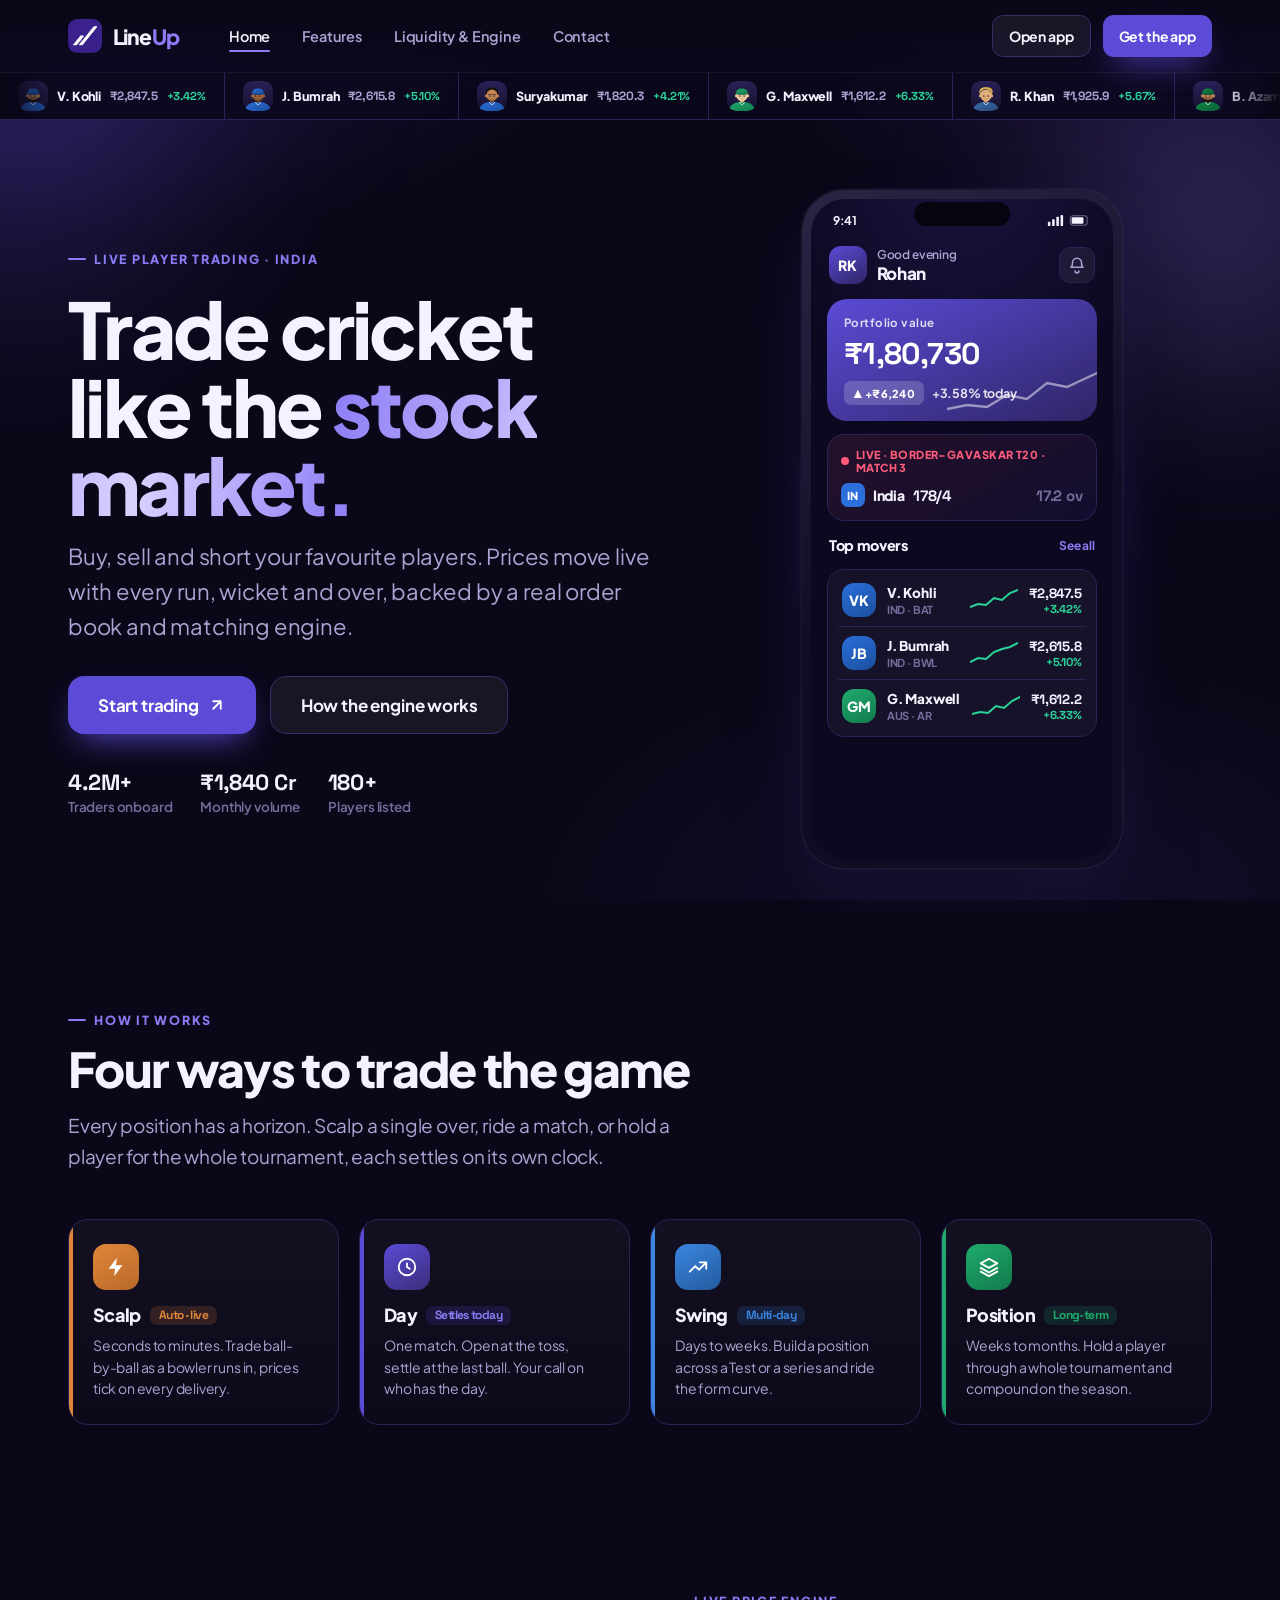
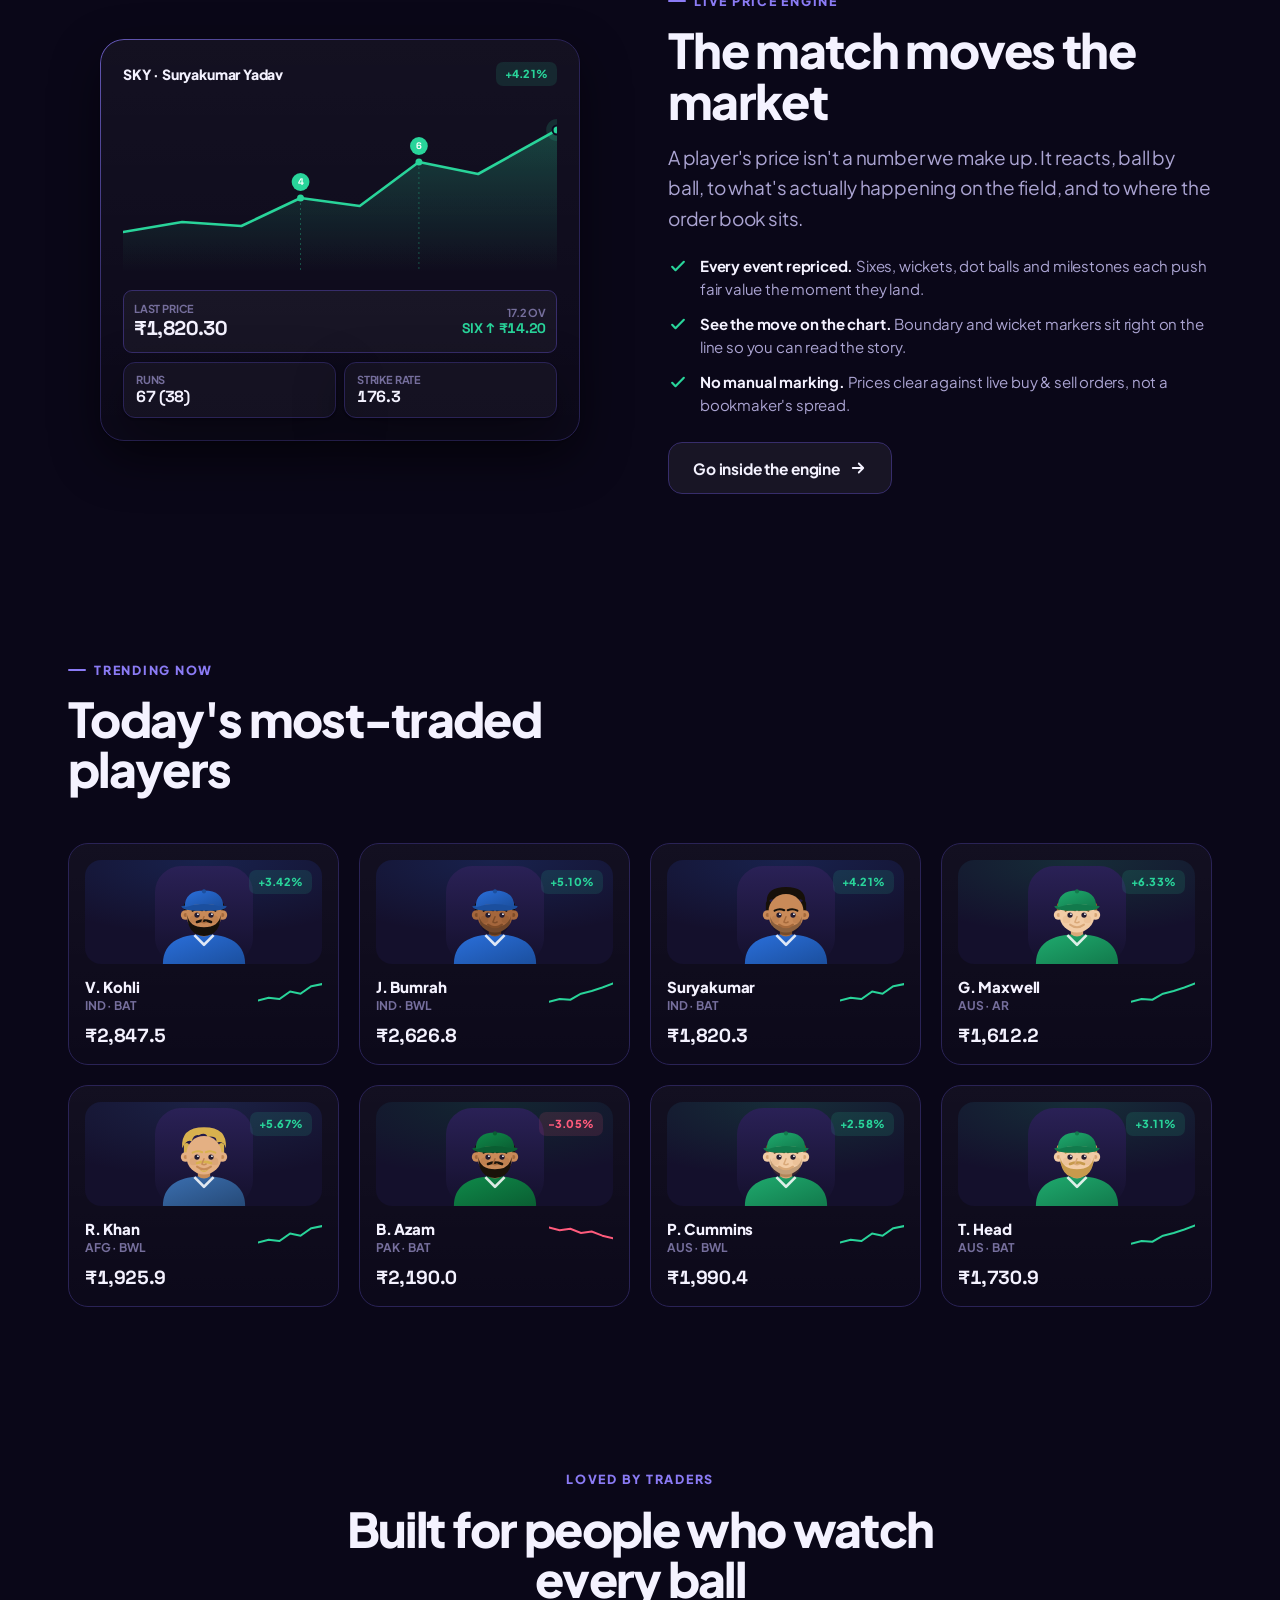
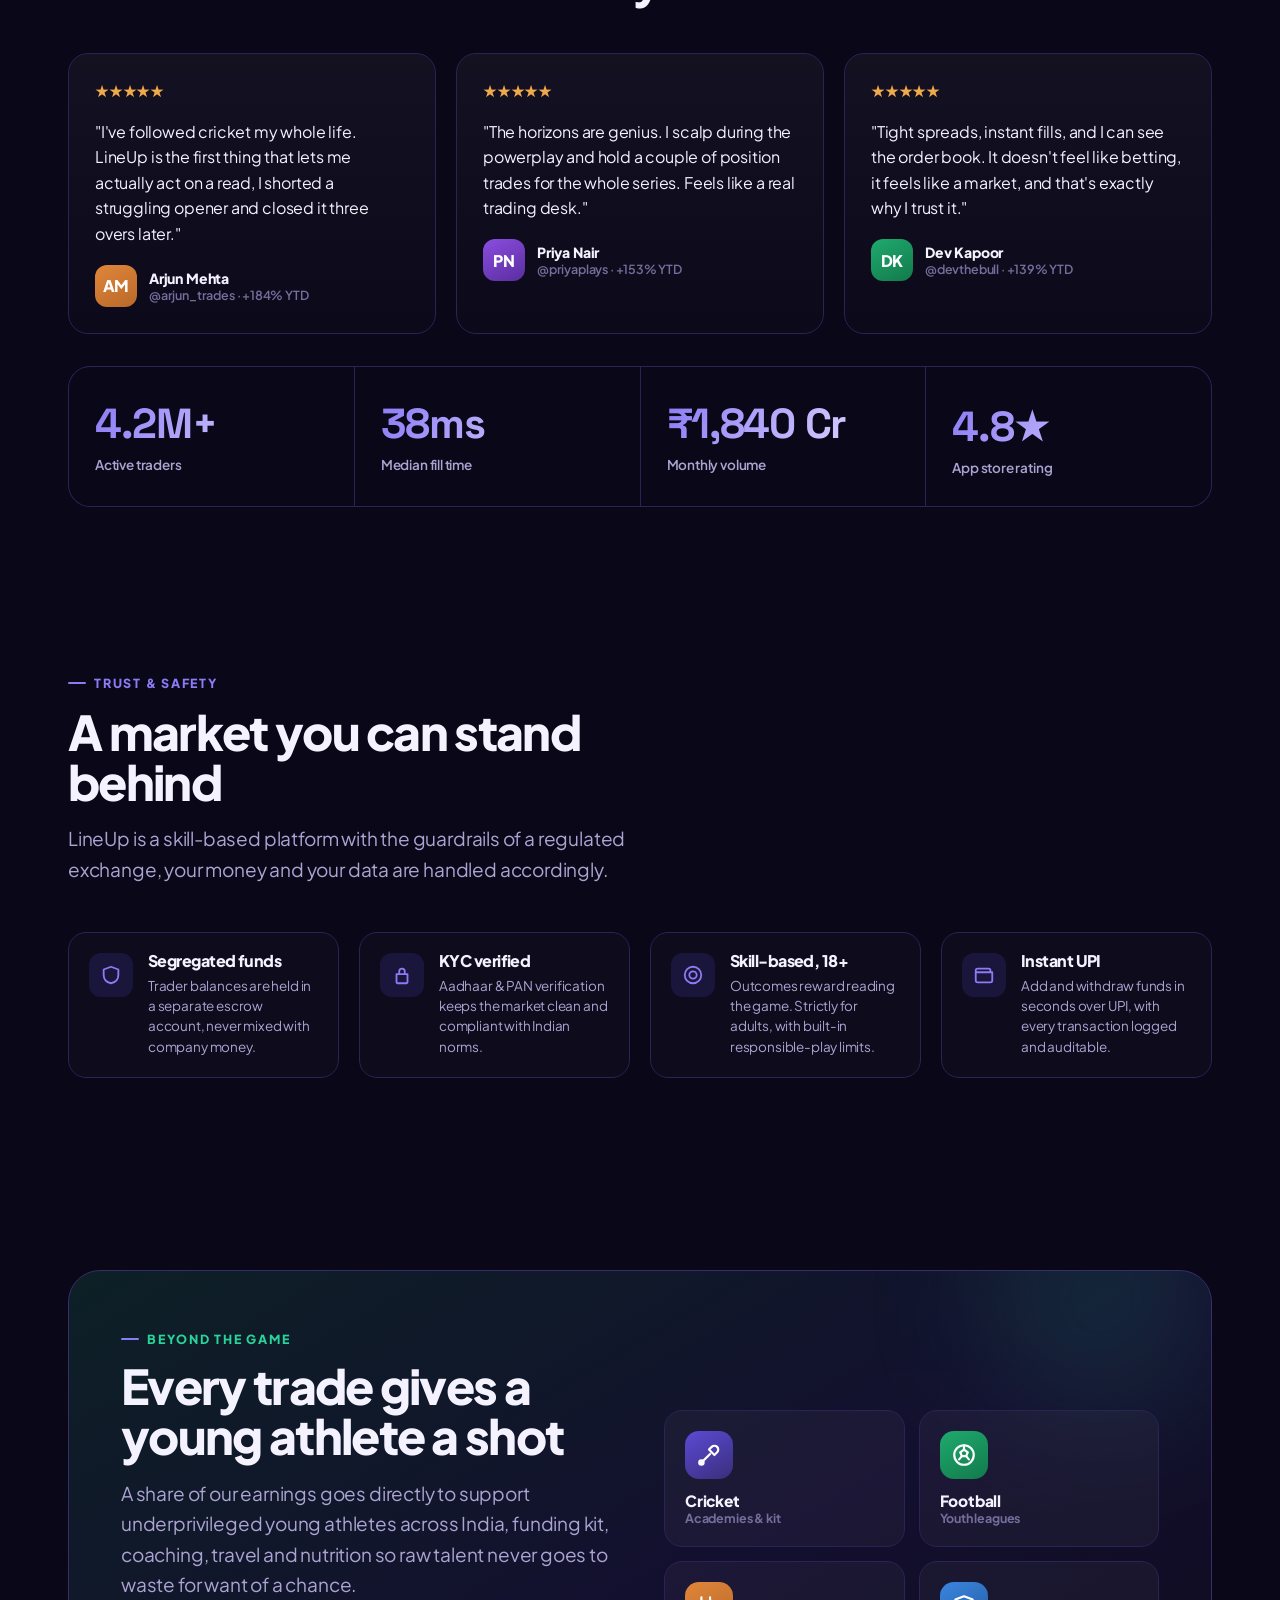
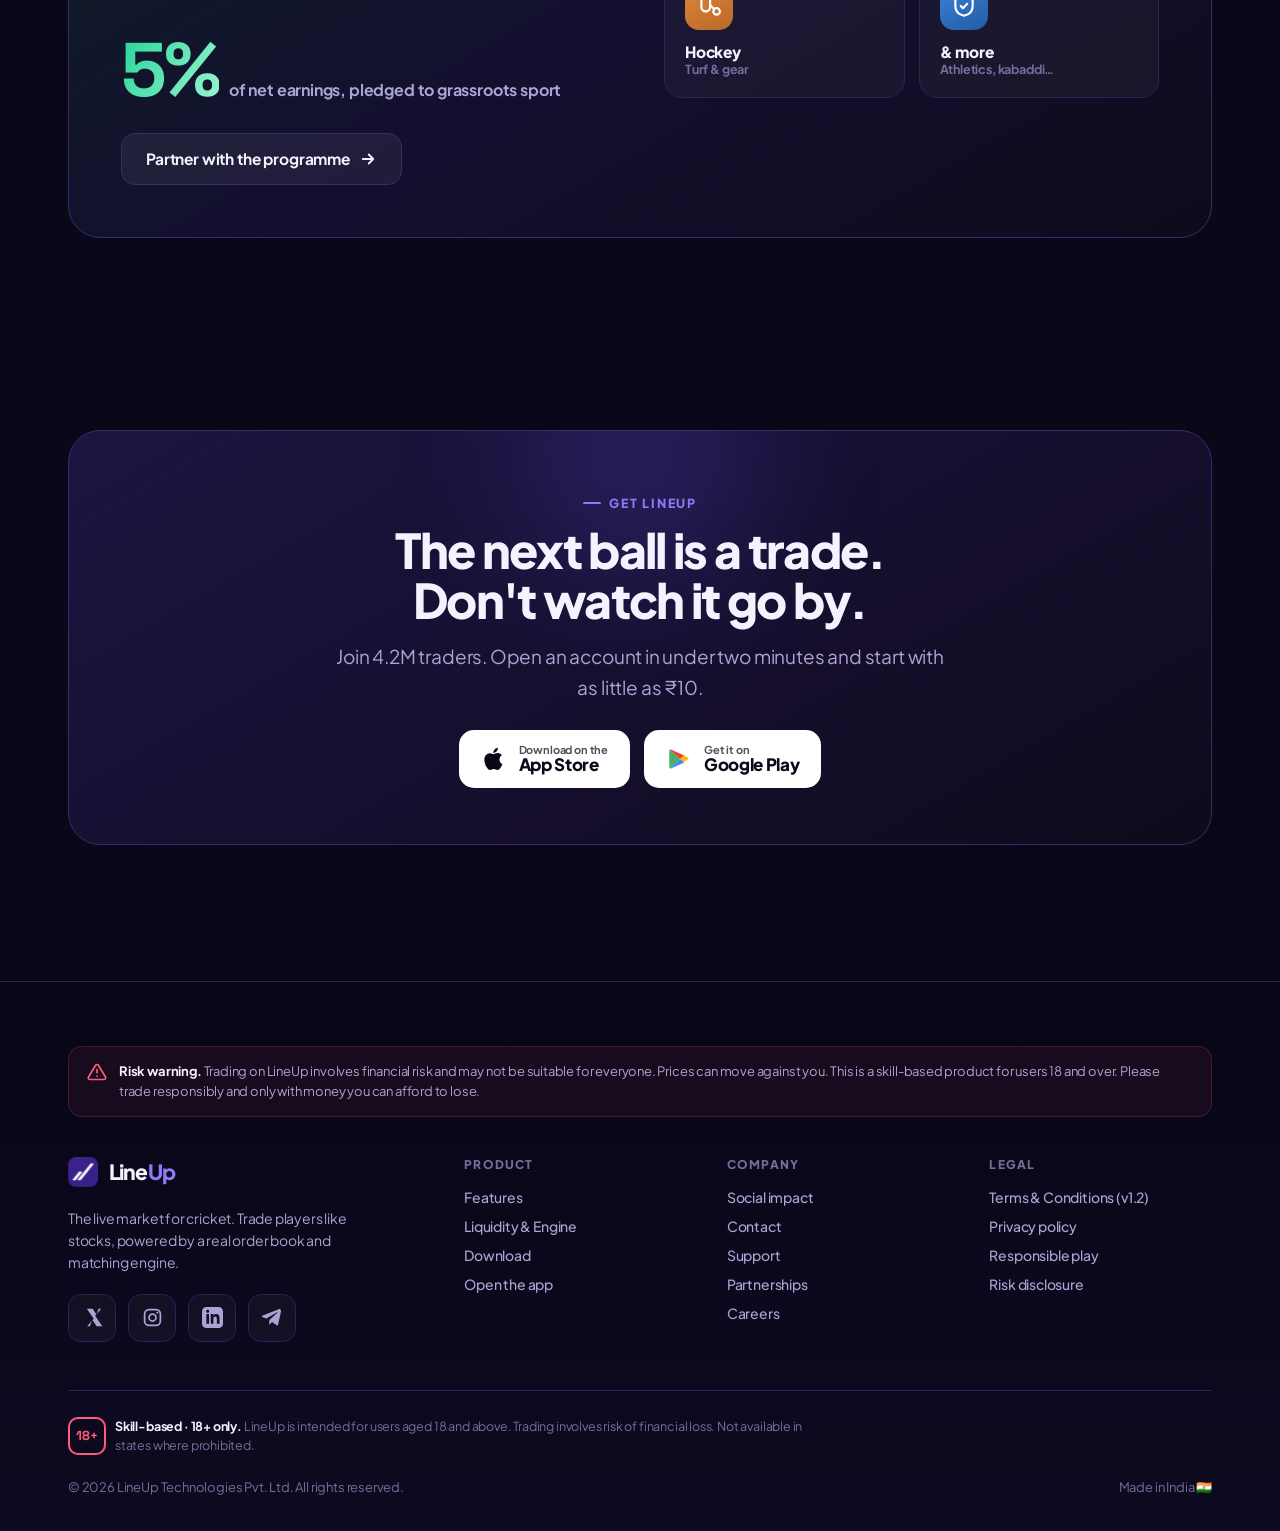
==== commit cec1118a: "feat: implement automated terms and conditions management system with dedicated UI page and supporti" ====
--- a/index.html
+++ b/index.html
@@ -395,7 +395,7 @@
       <div>
         <h5>Legal</h5>
         <div class="f-links">
-          <a href="#">Terms of use</a>
+          <a href="terms.html">Terms &amp; Conditions (v1.2)</a>
           <a href="#">Privacy policy</a>
           <a href="#">Responsible play</a>
           <a href="#">Risk disclosure</a>
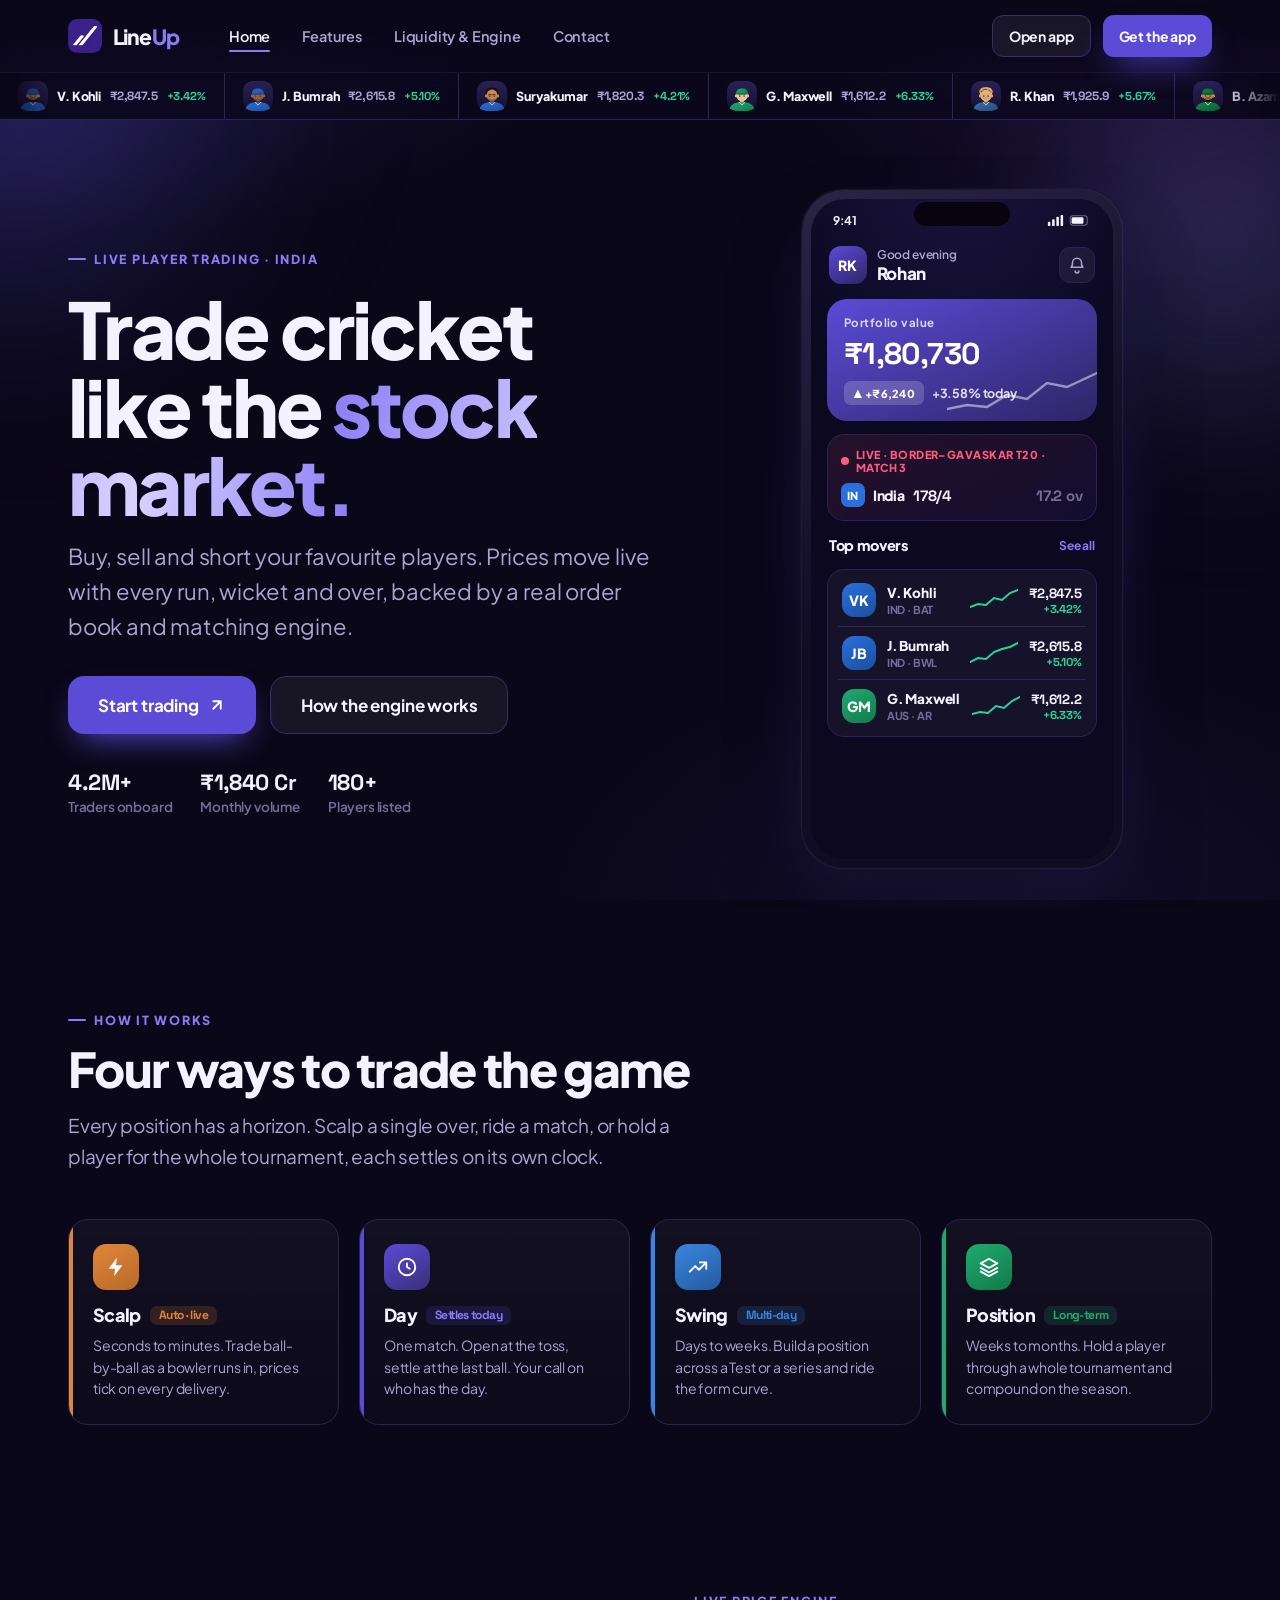
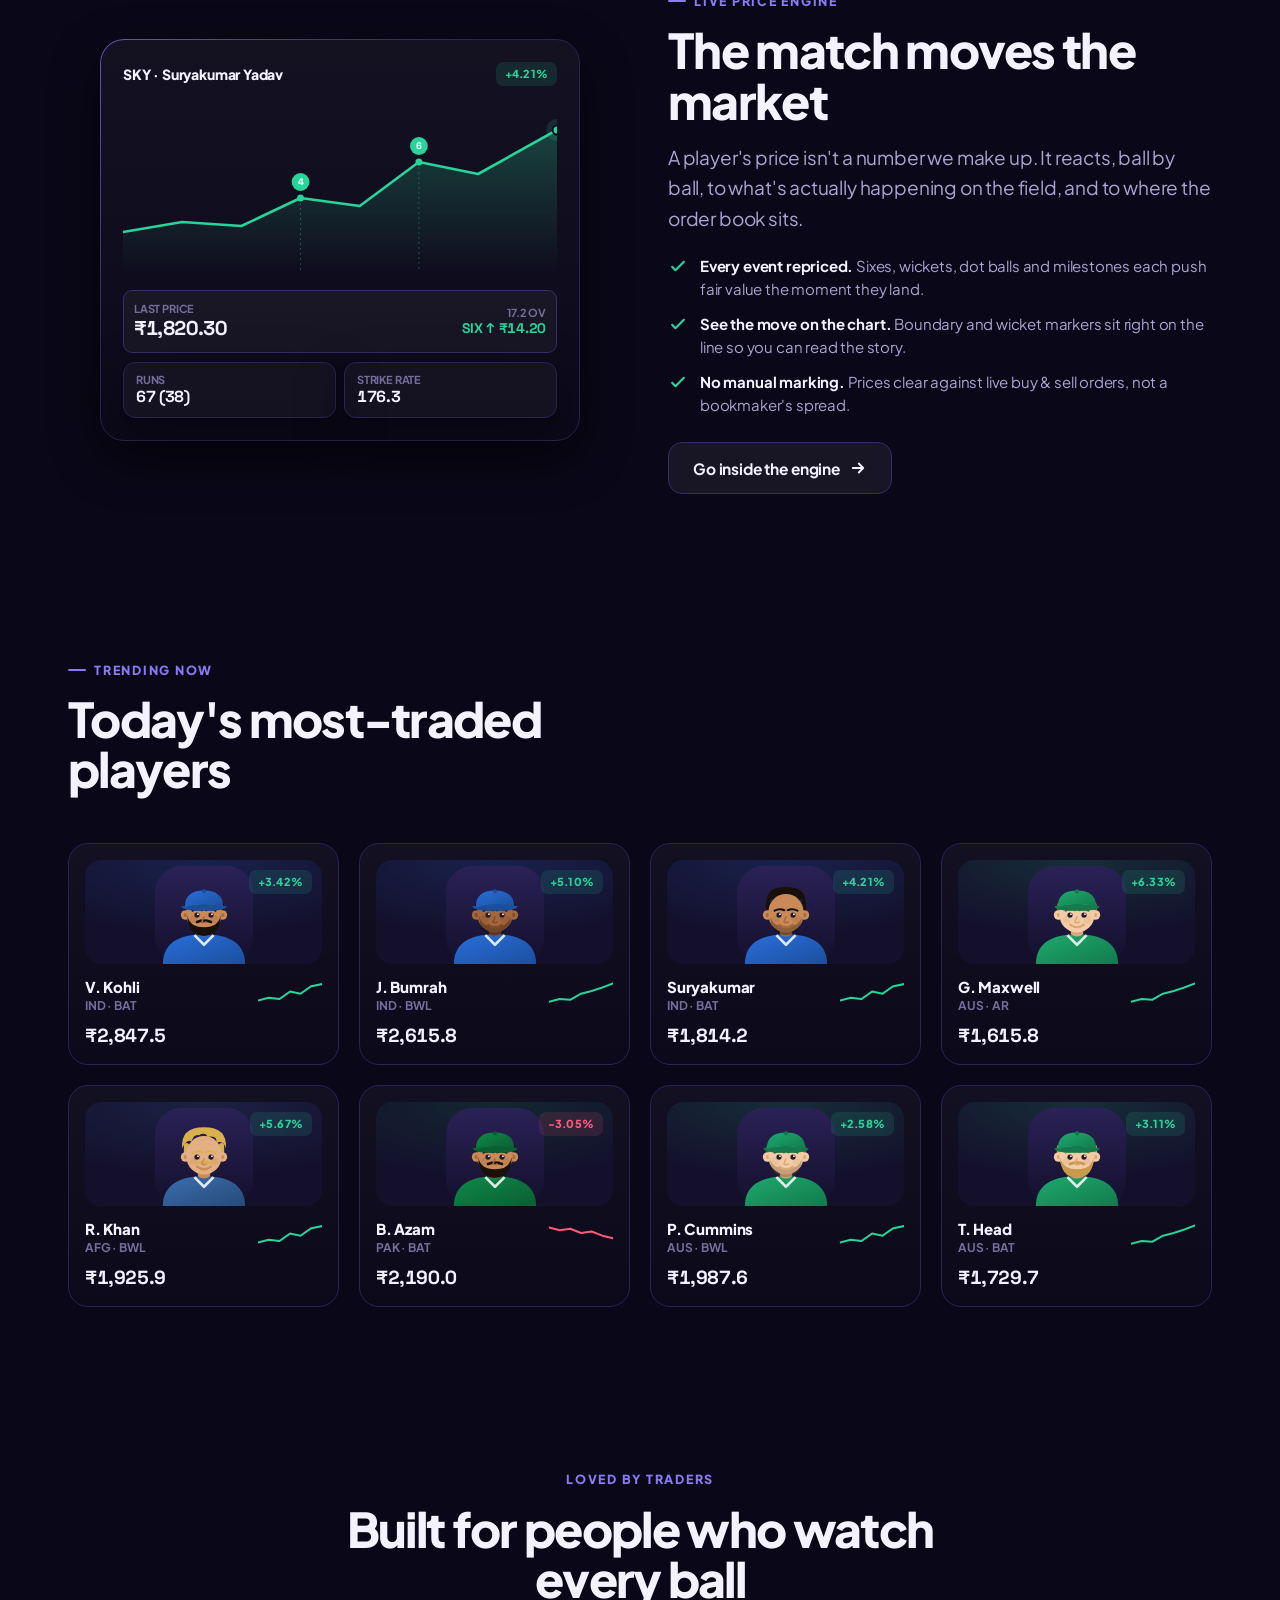
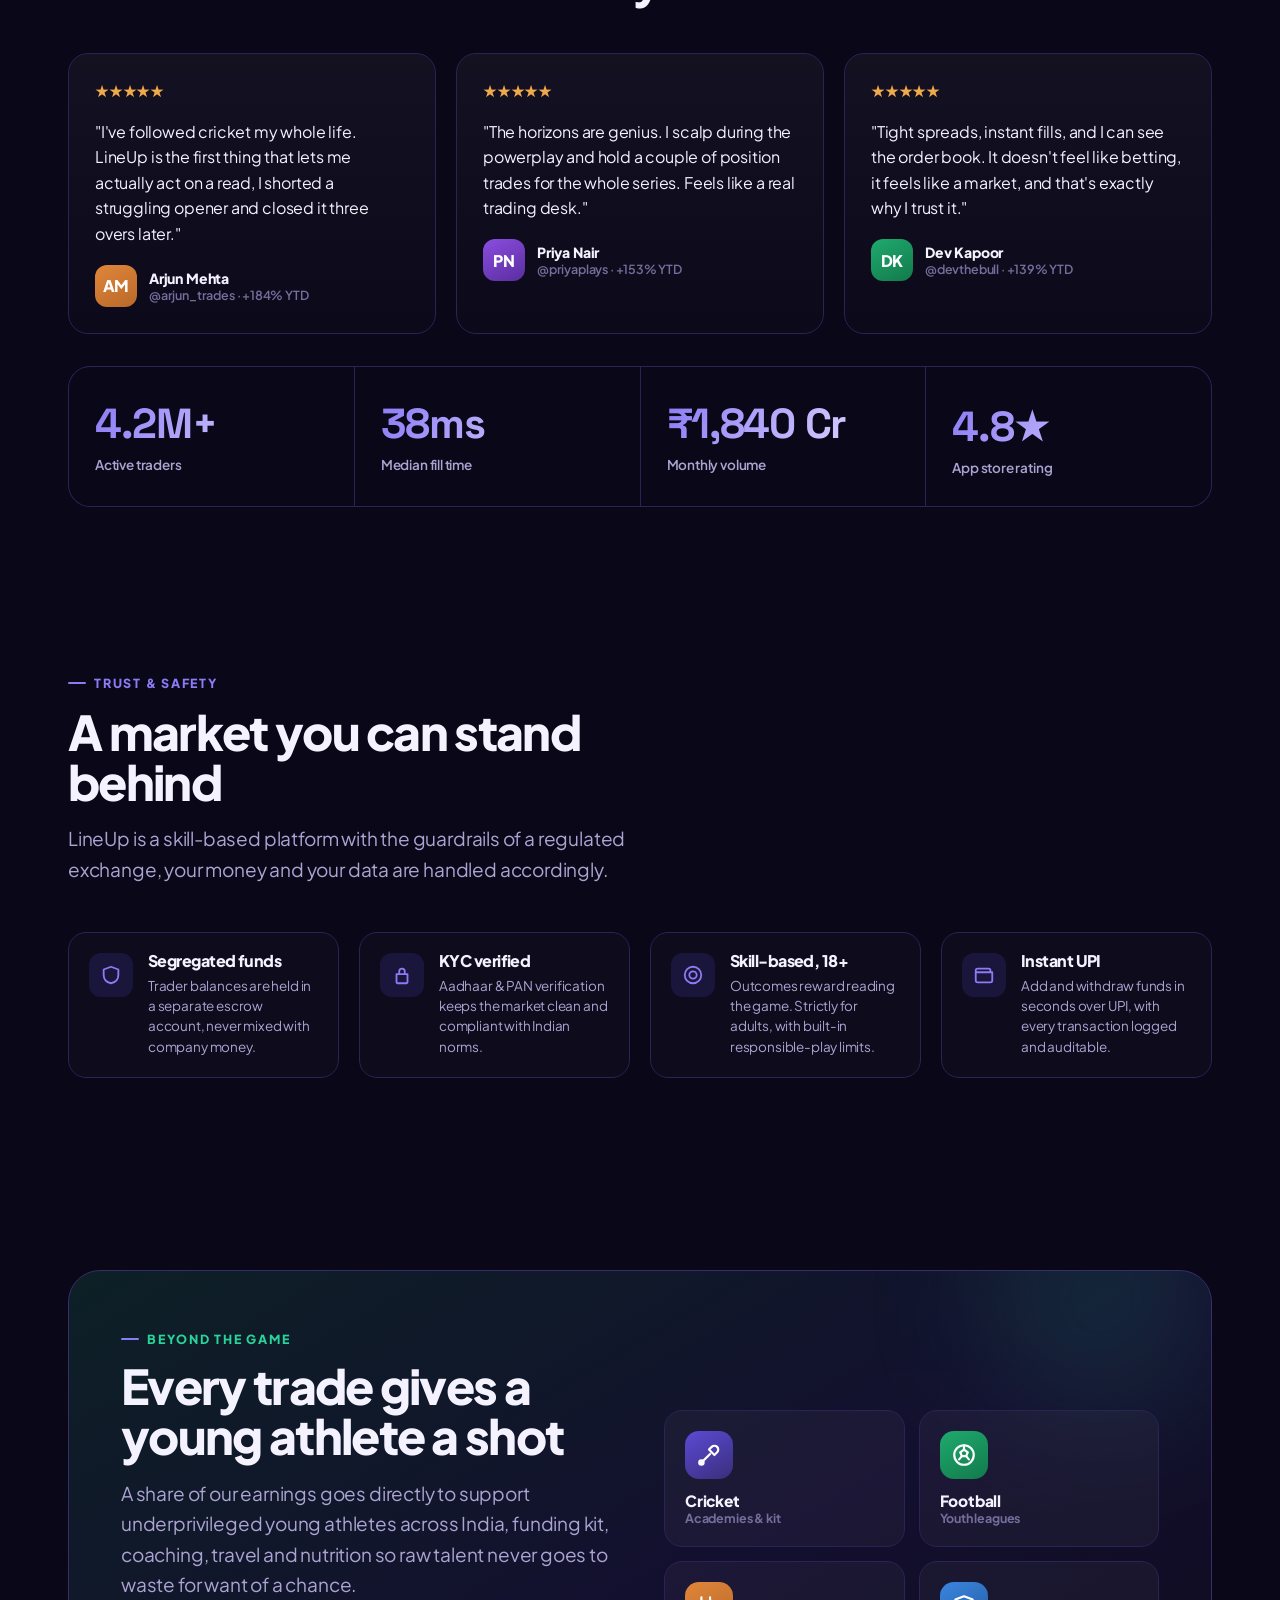
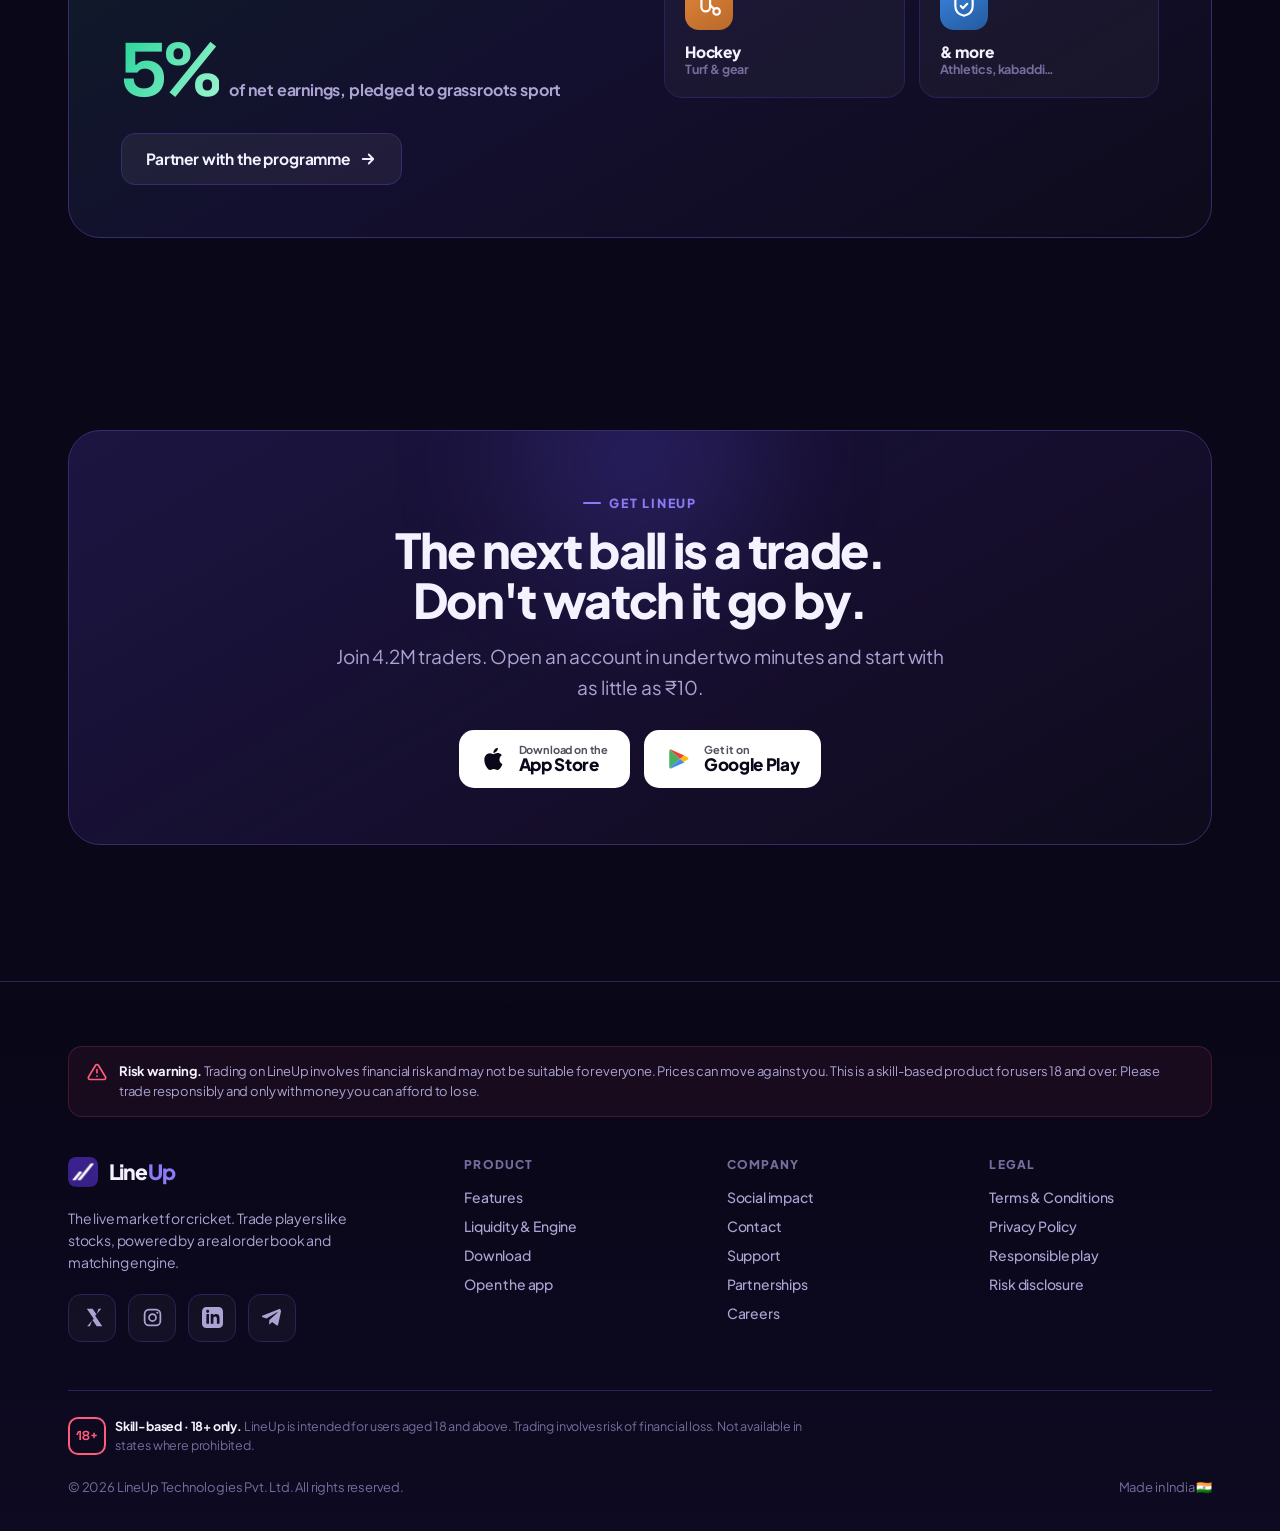
==== commit 2494d8c5: "feat: add privacy policy page with automated build scripts and PDF documentation" ====
--- a/index.html
+++ b/index.html
@@ -395,8 +395,8 @@
       <div>
         <h5>Legal</h5>
         <div class="f-links">
-          <a href="terms.html">Terms &amp; Conditions (v1.2)</a>
-          <a href="#">Privacy policy</a>
+          <a href="terms.html">Terms &amp; Conditions</a>
+          <a href="privacy.html">Privacy Policy</a>
           <a href="#">Responsible play</a>
           <a href="#">Risk disclosure</a>
         </div>
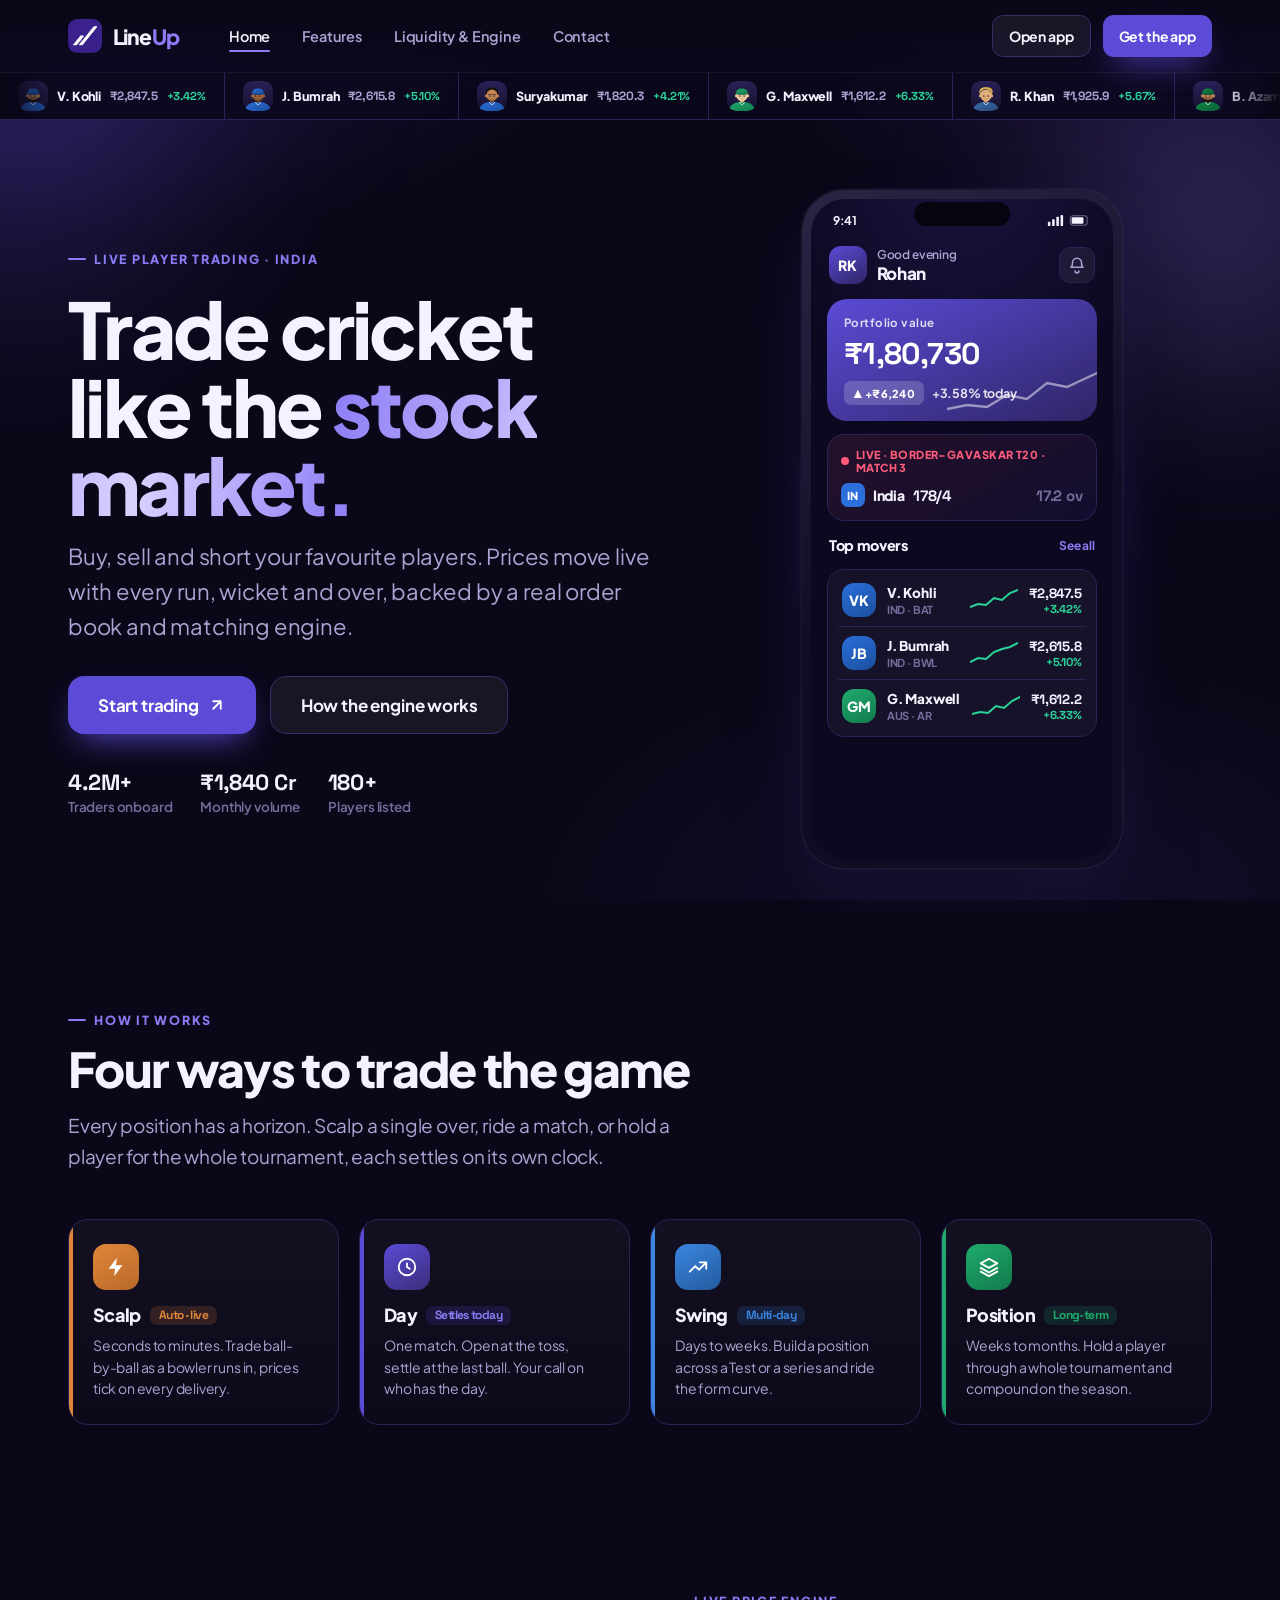
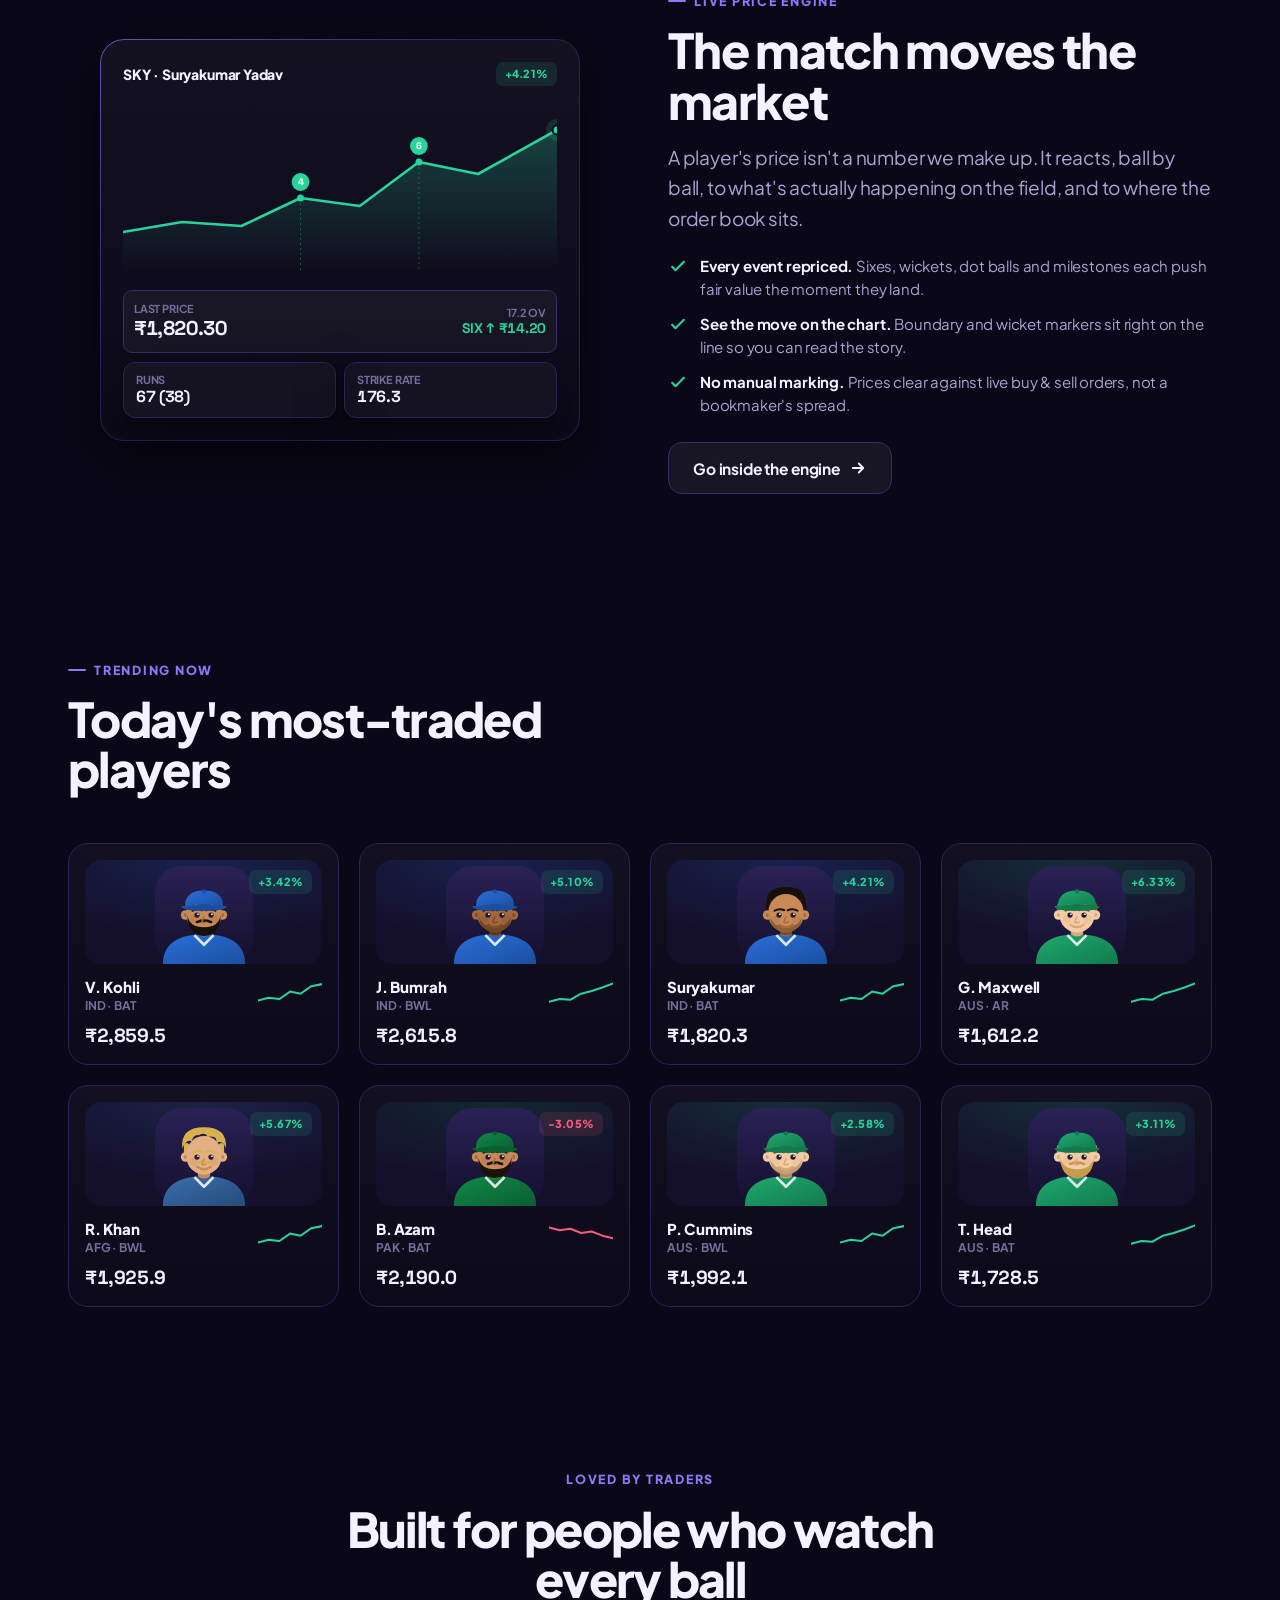
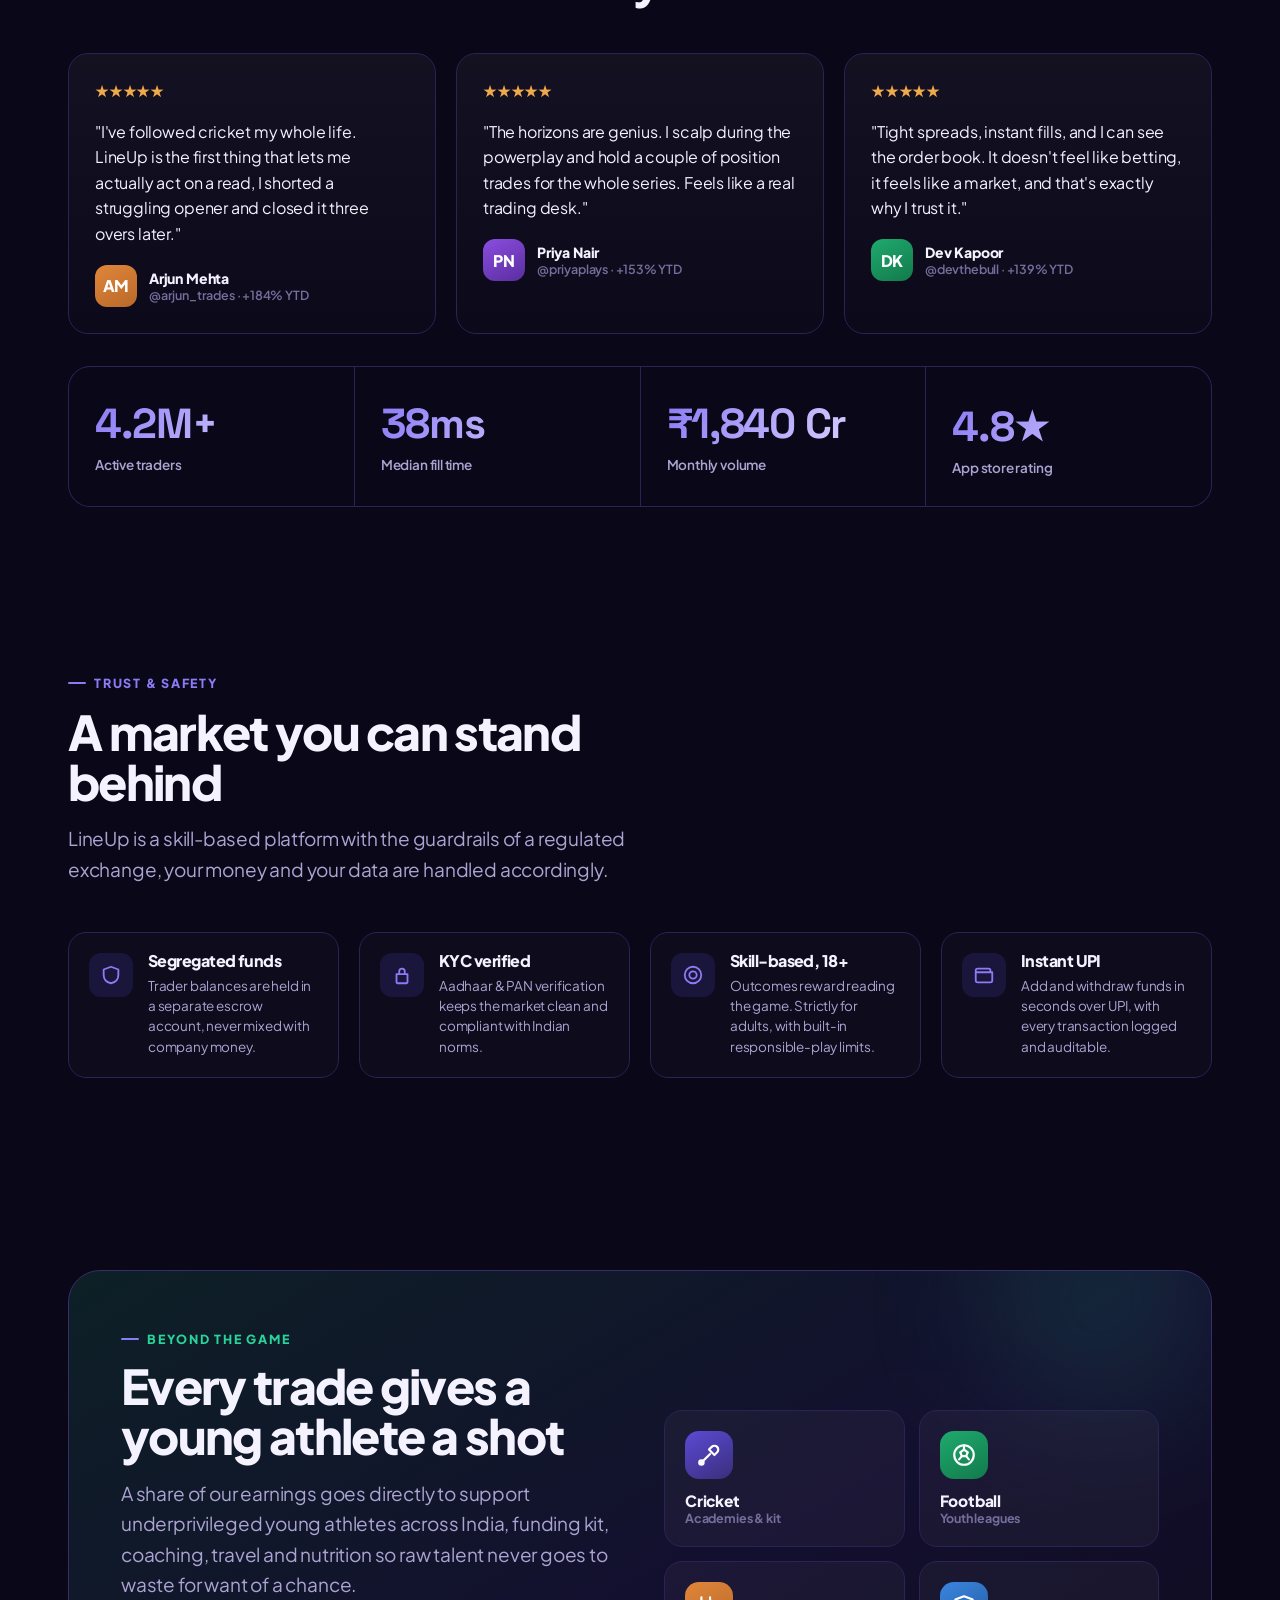
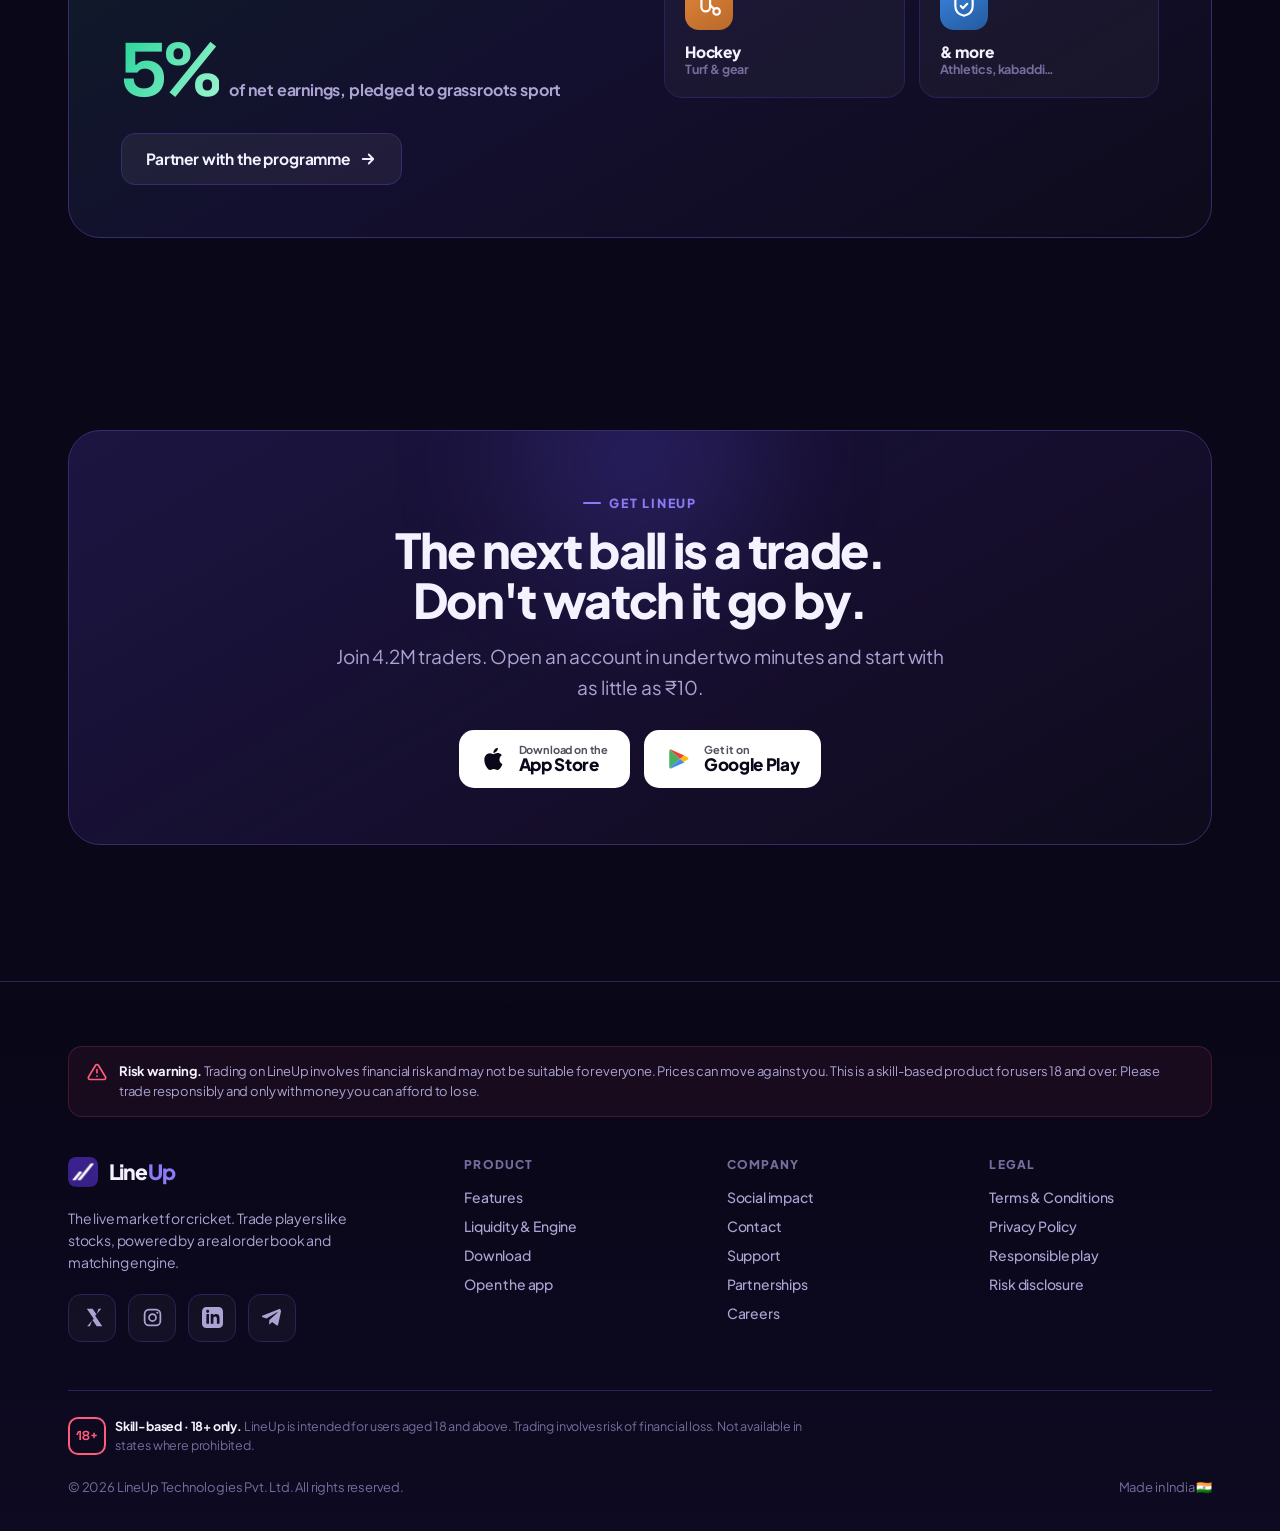
==== commit 3bc541df: "feat: update application links to redirect to sport-select URL across all pages and generators" ====
--- a/index.html
+++ b/index.html
@@ -40,7 +40,7 @@
       <a href="Contact.html">Contact</a>
     </nav>
     <div class="nav-right">
-      <a class="btn btn-ghost btn-sm" href="LineUp.html">Open app</a>
+      <a class="btn btn-ghost btn-sm" href="https://app.lineup.trade/sport-select">Open app</a>
       <a class="btn btn-primary btn-sm" href="#download">Get the app</a>
       <button class="nav-toggle" aria-label="Menu"><svg viewBox="0 0 24 24" fill="none" stroke="currentColor" stroke-width="2.2" stroke-linecap="round"><path d="M4 7h16M4 12h16M4 17h16"/></svg></button>
     </div>
@@ -69,7 +69,7 @@
       <h1 class="h-display reveal d1">Trade cricket like the <span class="text-grad">stock market.</span></h1>
       <p class="lede big reveal d2">Buy, sell and short your favourite players. Prices move live with every run, wicket and over, backed by a real order book and matching engine.</p>
       <div class="cta-row reveal d3">
-        <a class="btn btn-primary btn-lg" href="#download">Start trading
+        <a class="btn btn-primary btn-lg" href="https://app.lineup.trade/sport-select">Start trading
           <svg viewBox="0 0 24 24" fill="none" stroke="currentColor" stroke-width="2.4" stroke-linecap="round" stroke-linejoin="round"><path d="M7 17 17 7M7 7h10v10"/></svg>
         </a>
         <a class="btn btn-ghost btn-lg" href="Liquidity-Engine.html">How the engine works</a>
@@ -379,7 +379,7 @@
           <a href="Features.html">Features</a>
           <a href="Liquidity-Engine.html">Liquidity &amp; Engine</a>
           <a href="#download">Download</a>
-          <a href="LineUp.html">Open the app</a>
+          <a href="https://app.lineup.trade/sport-select">Open the app</a>
         </div>
       </div>
       <div>
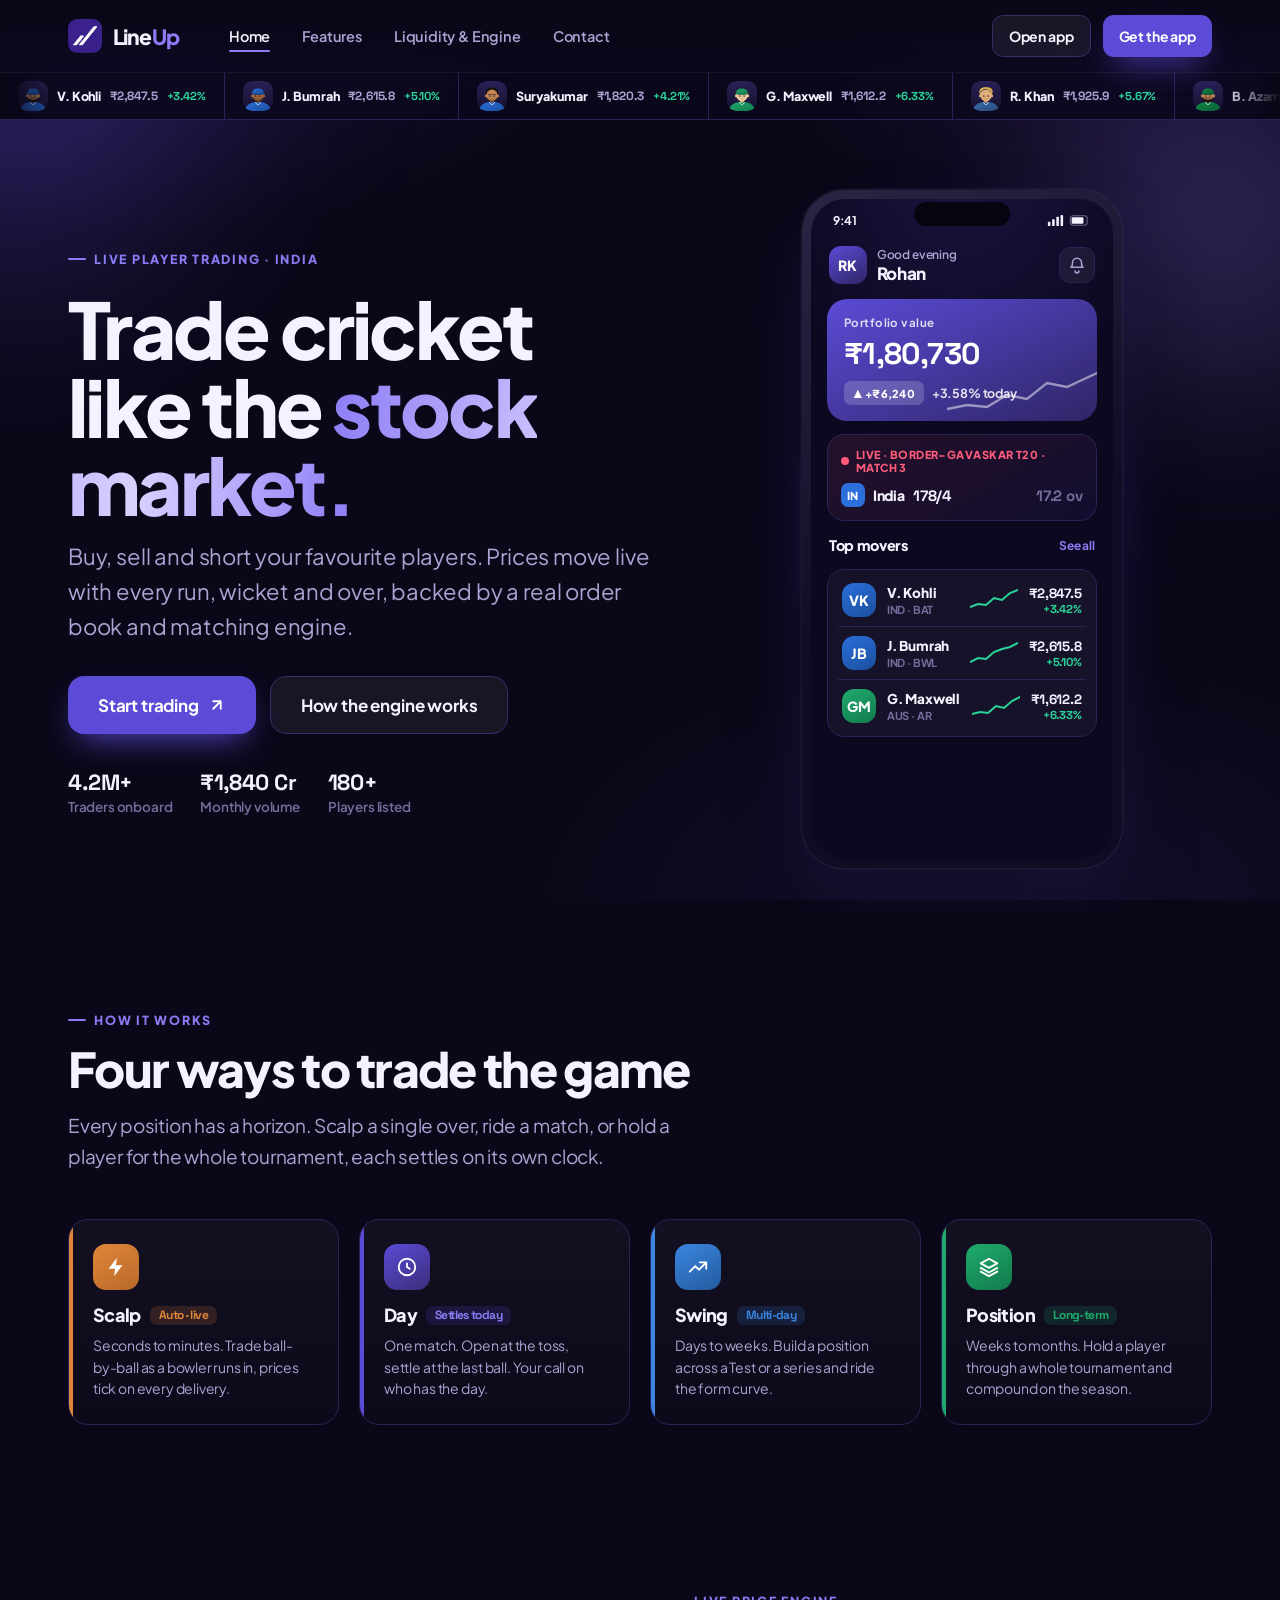
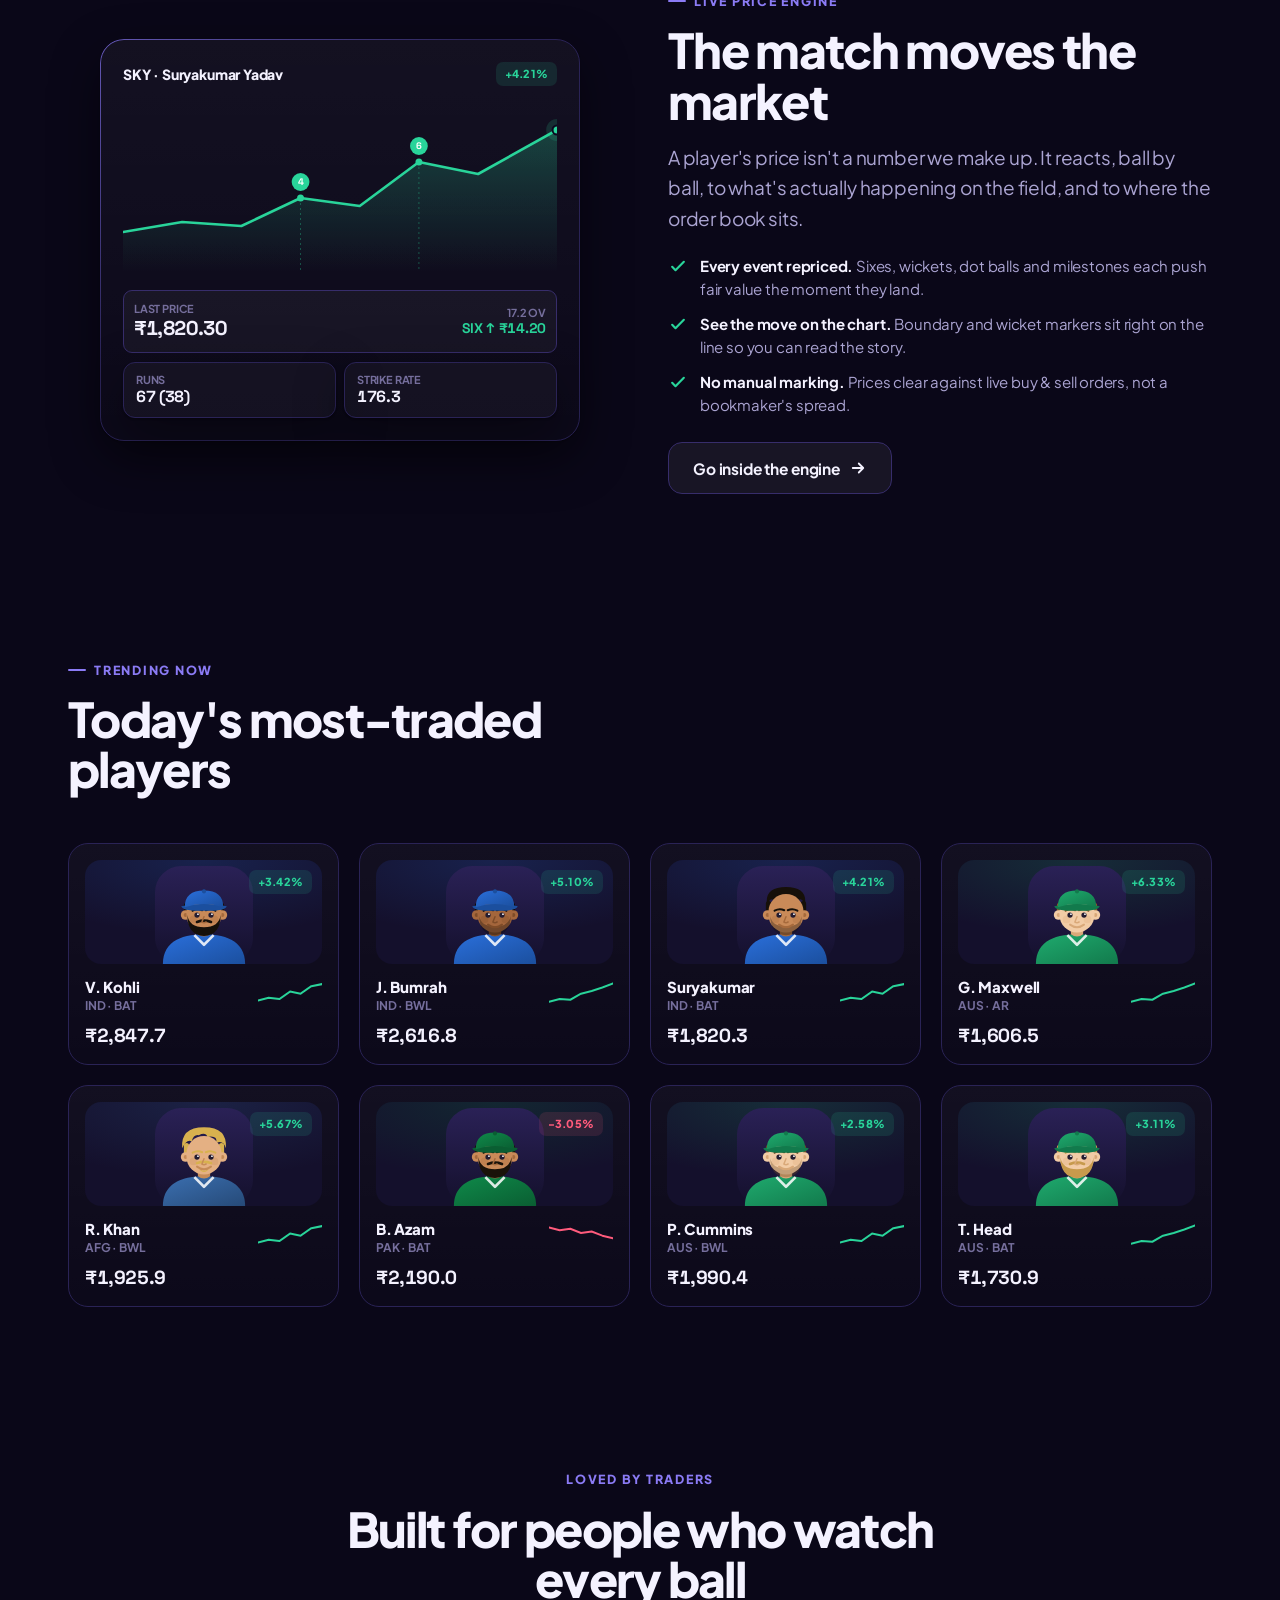
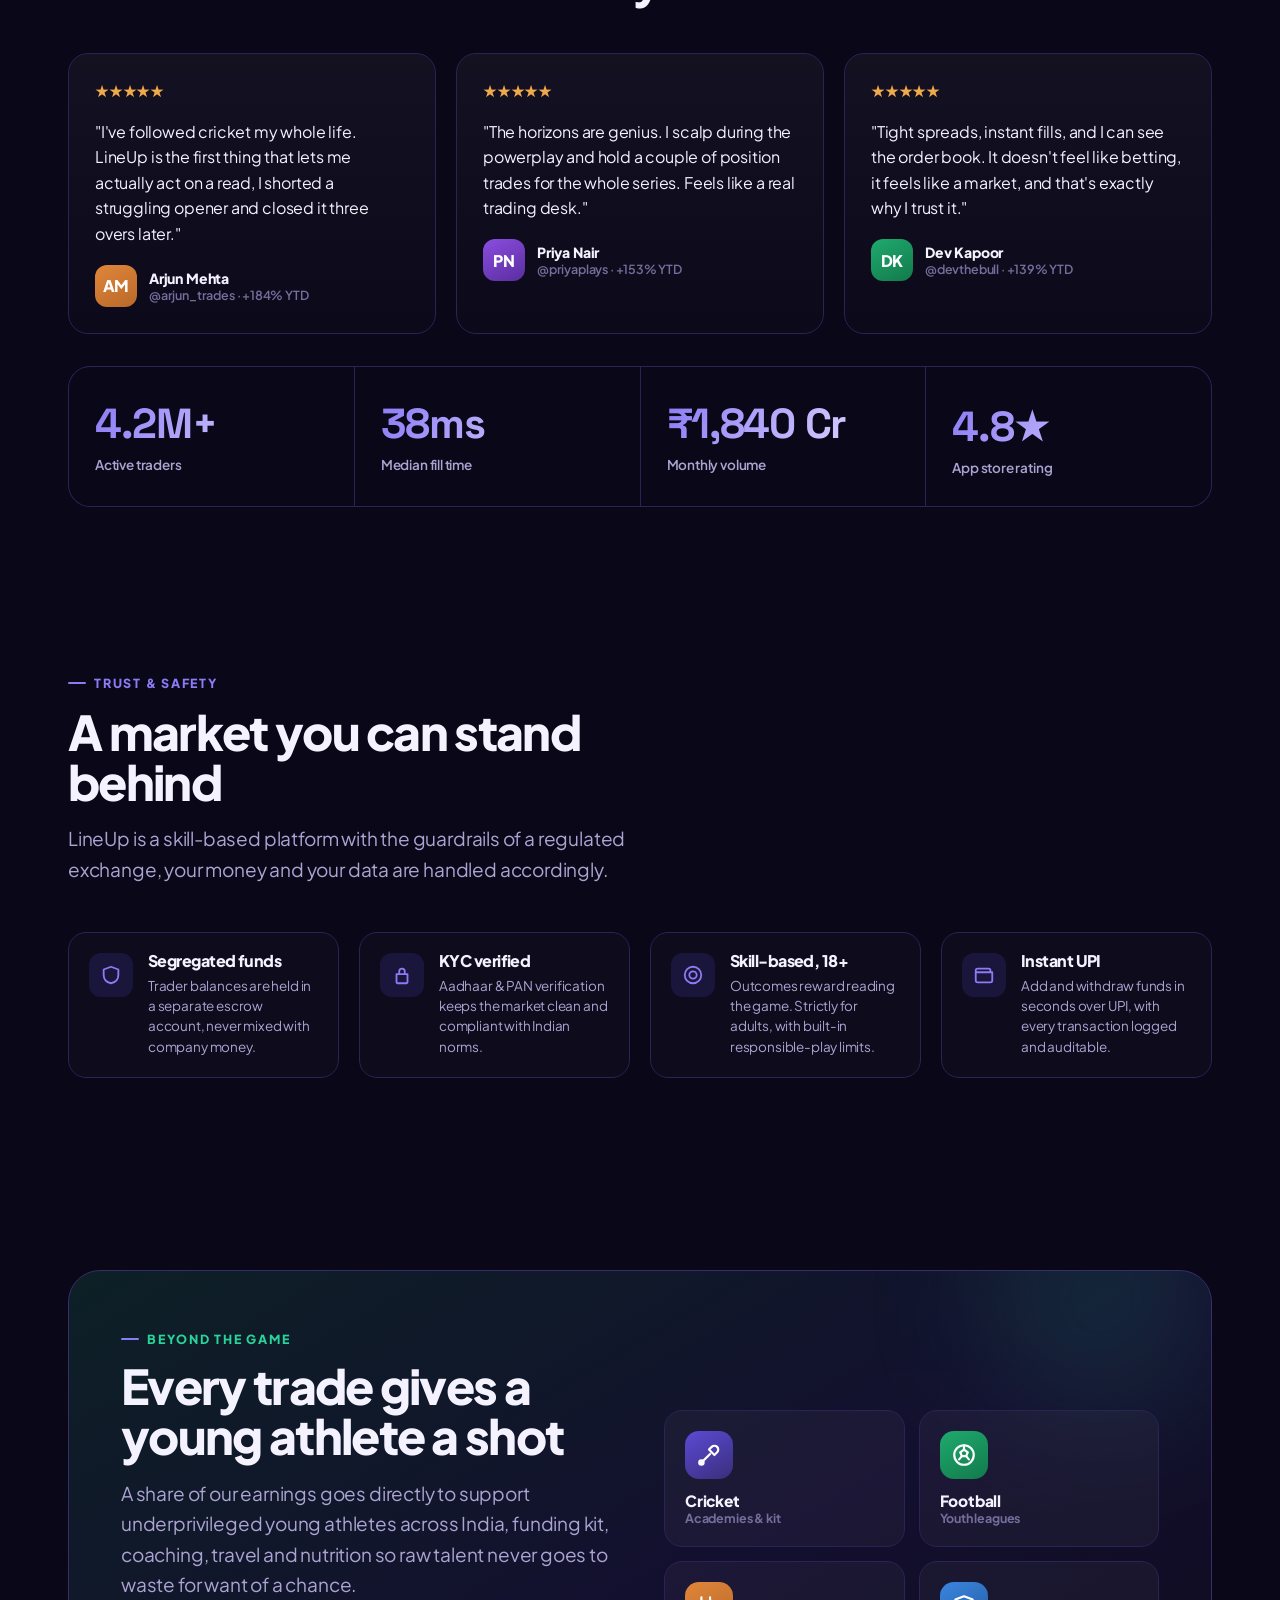
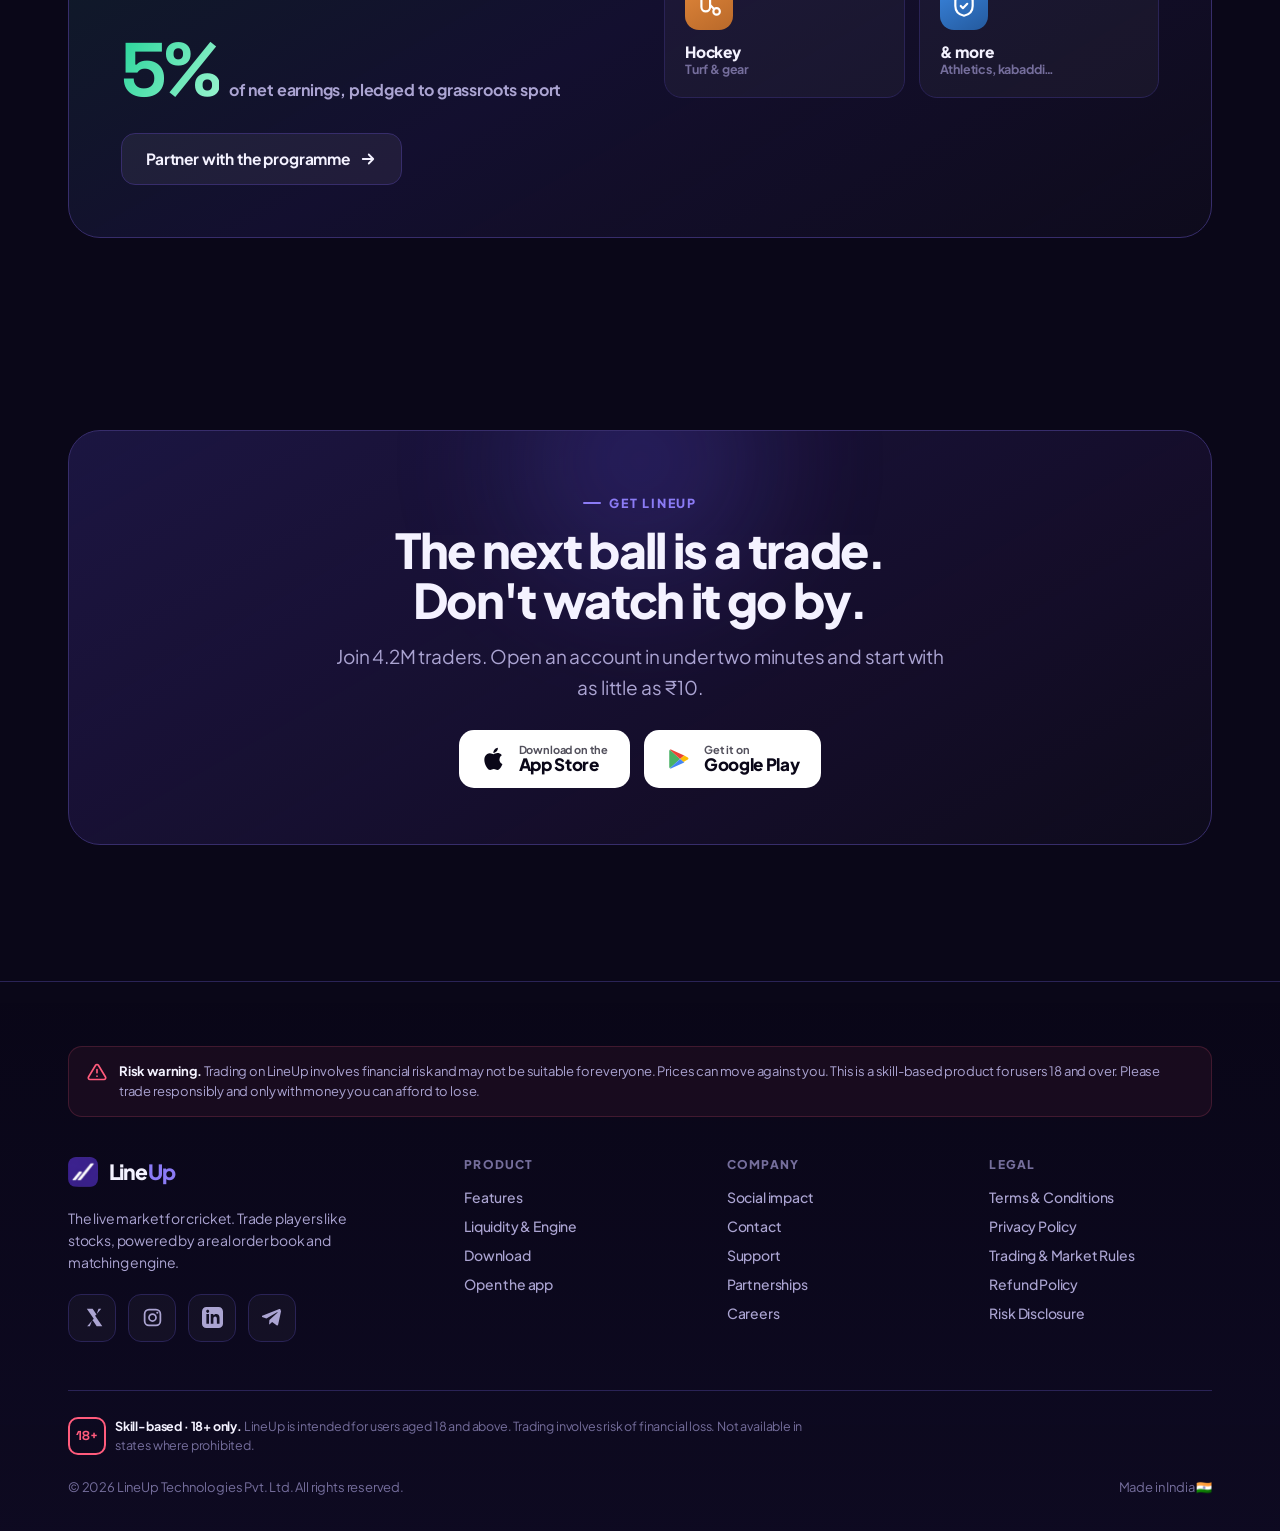
==== commit 2f02e6ae: "feat: implement comprehensive legal documentation suite including refund, trading, and risk disclosu" ====
--- a/index.html
+++ b/index.html
@@ -397,8 +397,9 @@
         <div class="f-links">
           <a href="terms.html">Terms &amp; Conditions</a>
           <a href="privacy.html">Privacy Policy</a>
-          <a href="#">Responsible play</a>
-          <a href="#">Risk disclosure</a>
+          <a href="trading-rules.html">Trading &amp; Market Rules</a>
+          <a href="refund-policy.html">Refund Policy</a>
+          <a href="risk-disclosure.html">Risk Disclosure</a>
         </div>
       </div>
     </div>
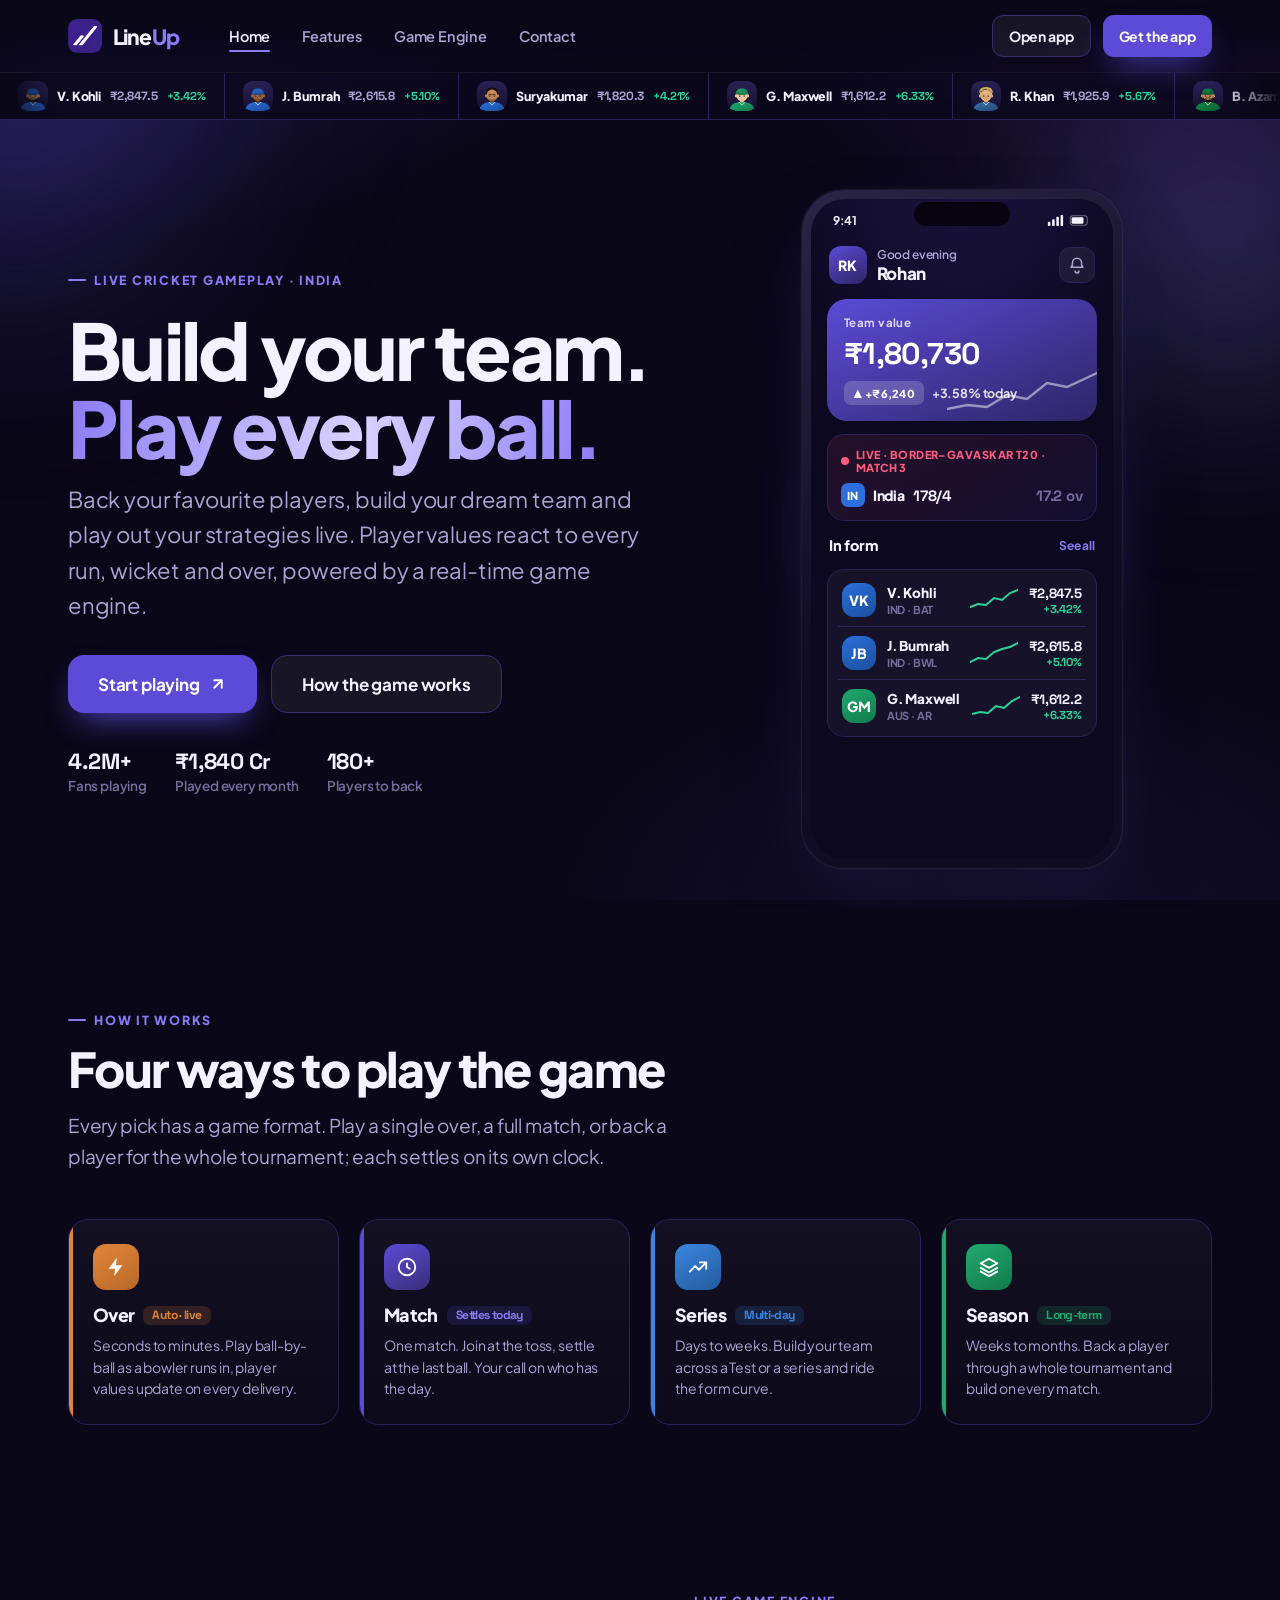
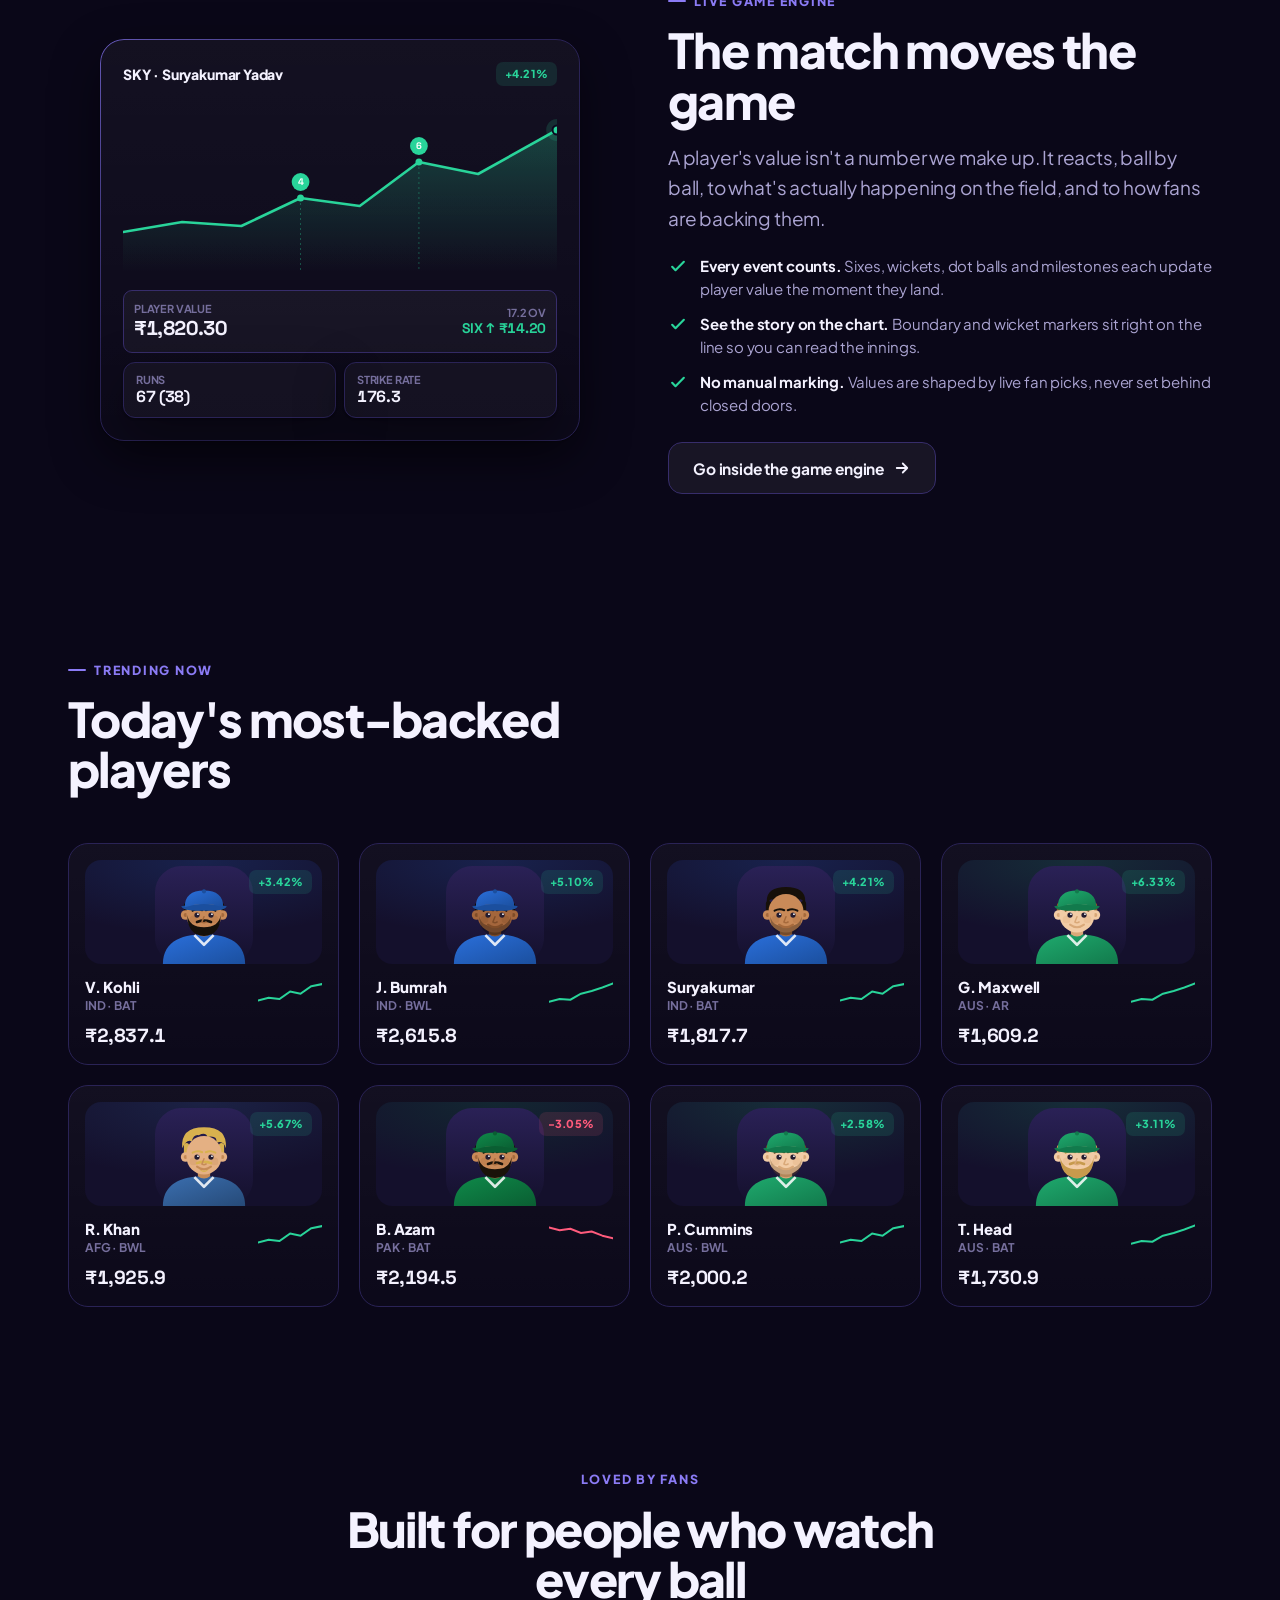
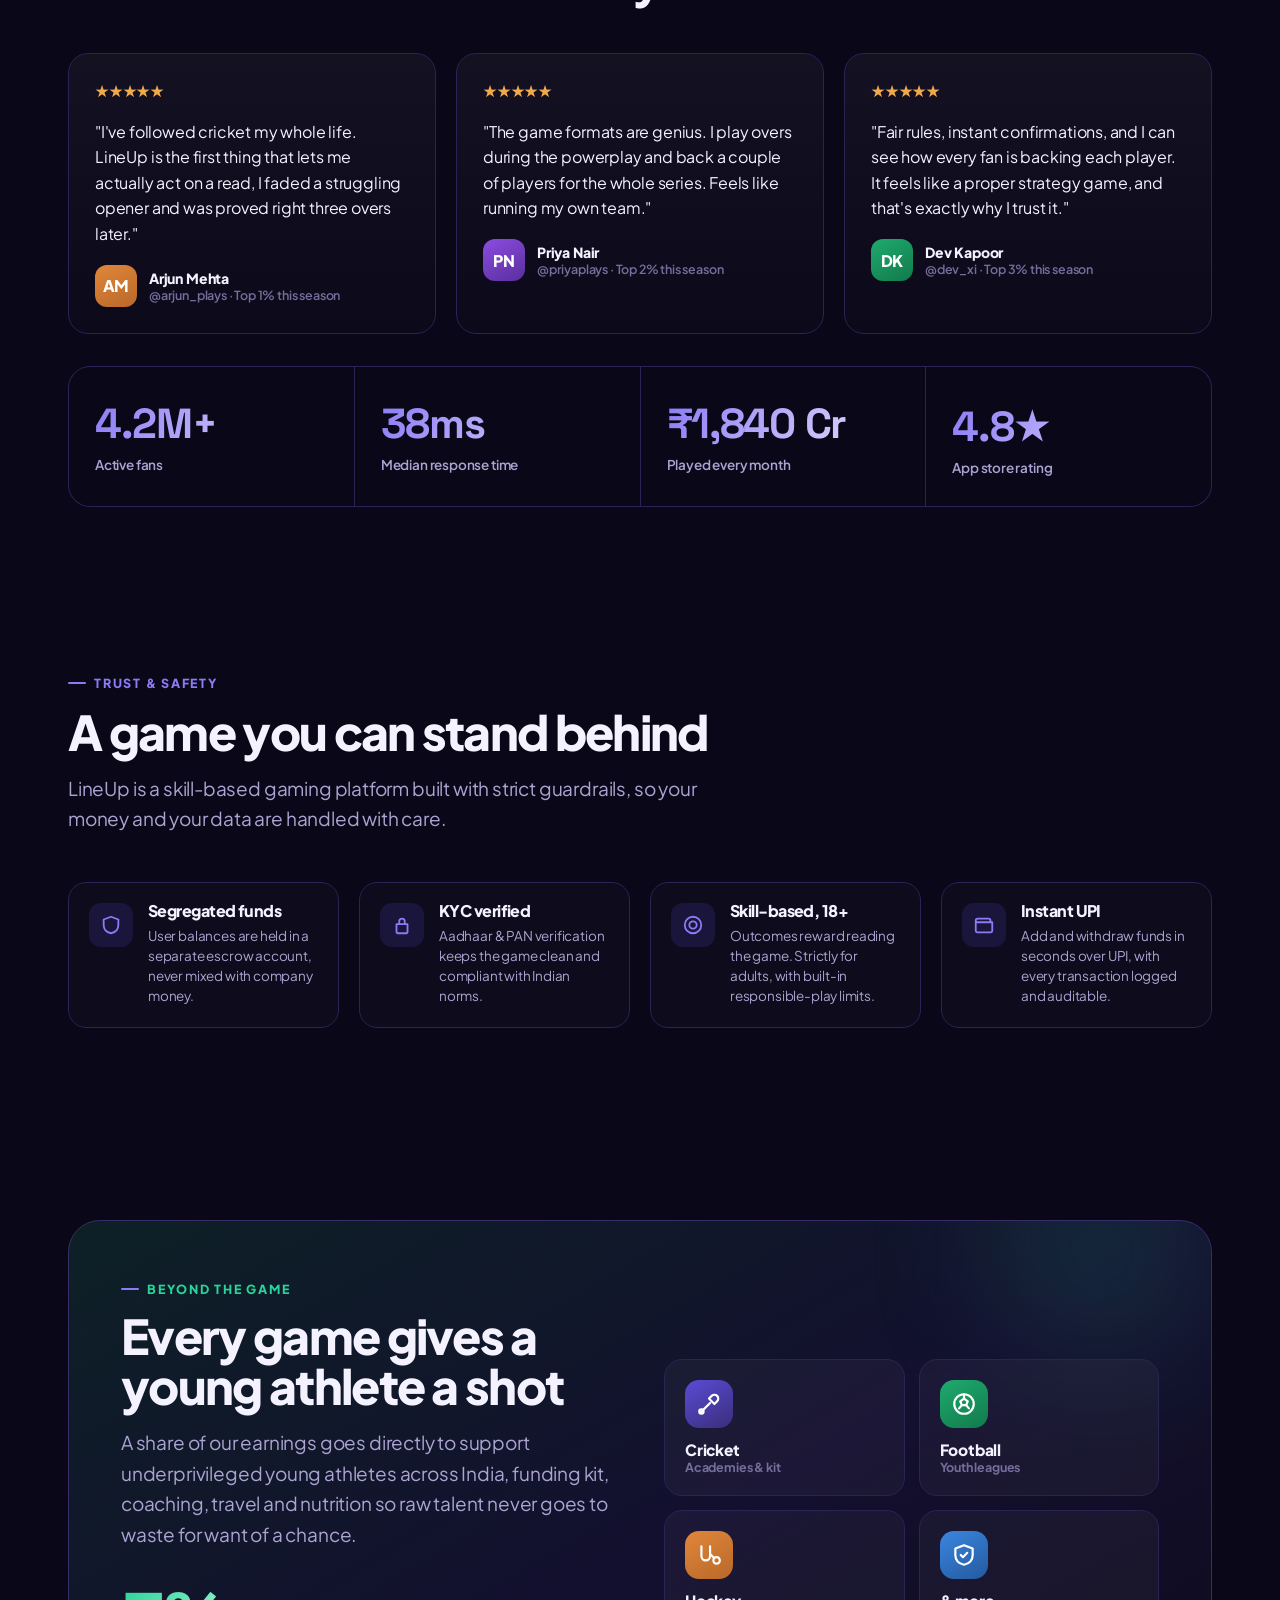
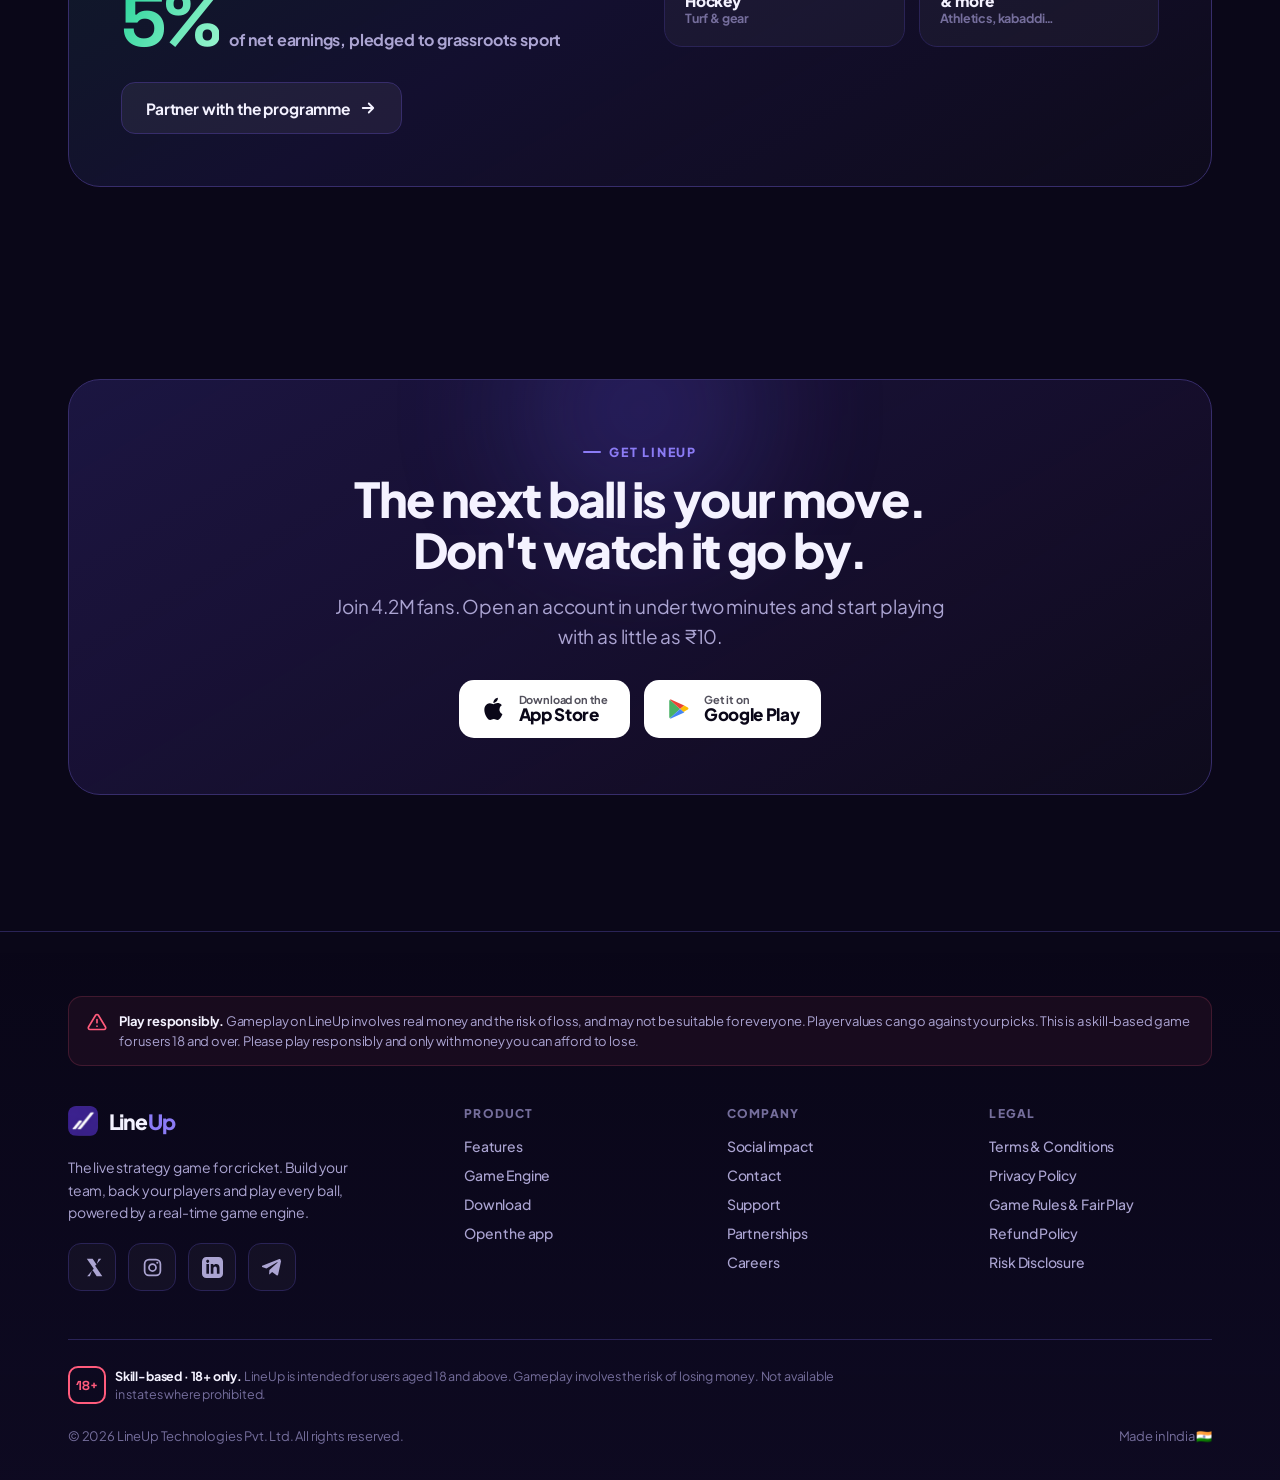
==== commit ea829acb: "Rewrite site and app copy to gameplay language Replace trading/market vocabulary with gameplay terms" ====
--- a/index.html
+++ b/index.html
@@ -3,7 +3,7 @@
 <head>
 <meta charset="UTF-8" />
 <meta name="viewport" content="width=device-width, initial-scale=1.0" />
-<title>LineUp · Trade cricket like the stock market</title>
+<title>LineUp · Build your team. Play every ball.</title>
 <link rel="preconnect" href="https://fonts.googleapis.com" />
 <link rel="preconnect" href="https://fonts.gstatic.com" crossorigin />
 <link href="https://fonts.googleapis.com/css2?family=Plus+Jakarta+Sans:wght@400;500;600;700;800&family=Space+Grotesk:wght@400;500;600;700&display=swap" rel="stylesheet" />
@@ -36,7 +36,7 @@
     <nav class="nav-links">
       <a href="index.html" class="active">Home</a>
       <a href="Features.html">Features</a>
-      <a href="Liquidity-Engine.html">Liquidity &amp; Engine</a>
+      <a href="Liquidity-Engine.html">Game Engine</a>
       <a href="Contact.html">Contact</a>
     </nav>
     <div class="nav-right">
@@ -49,14 +49,14 @@
     <div class="container">
       <a href="index.html">Home</a>
       <a href="Features.html">Features</a>
-      <a href="Liquidity-Engine.html">Liquidity &amp; Engine</a>
+      <a href="Liquidity-Engine.html">Game Engine</a>
       <a href="Contact.html">Contact</a>
       <a class="btn btn-primary" href="#download">Get the app</a>
     </div>
   </div>
 </header>
 
-<!-- ============ TRADING PLAYERS RAIL ============ -->
+<!-- ============ PLAYERS RAIL ============ -->
 <section class="players-rail"><div id="players-rail"></div></section>
 
 
@@ -65,19 +65,19 @@
   <div class="hero-fx" aria-hidden="true"><div class="orb o1"></div><div class="orb o2"></div></div>
   <div class="container hero-grid">
     <div class="hero-copy">
-      <span class="eyebrow reveal">Live player trading · India</span>
-      <h1 class="h-display reveal d1">Trade cricket like the <span class="text-grad">stock market.</span></h1>
-      <p class="lede big reveal d2">Buy, sell and short your favourite players. Prices move live with every run, wicket and over, backed by a real order book and matching engine.</p>
+      <span class="eyebrow reveal">Live cricket gameplay · India</span>
+      <h1 class="h-display reveal d1">Build your team. <span class="text-grad">Play every ball.</span></h1>
+      <p class="lede big reveal d2">Back your favourite players, build your dream team and play out your strategies live. Player values react to every run, wicket and over, powered by a real-time game engine.</p>
       <div class="cta-row reveal d3">
-        <a class="btn btn-primary btn-lg" href="https://app.lineup.trade/sport-select">Start trading
+        <a class="btn btn-primary btn-lg" href="https://app.lineup.trade/sport-select">Start playing
           <svg viewBox="0 0 24 24" fill="none" stroke="currentColor" stroke-width="2.4" stroke-linecap="round" stroke-linejoin="round"><path d="M7 17 17 7M7 7h10v10"/></svg>
         </a>
-        <a class="btn btn-ghost btn-lg" href="Liquidity-Engine.html">How the engine works</a>
+        <a class="btn btn-ghost btn-lg" href="Liquidity-Engine.html">How the game works</a>
       </div>
       <div class="trust-row reveal d4">
-        <div class="stat"><b>4.2M+</b><span>Traders onboard</span></div>
-        <div class="stat"><b>₹1,840 Cr</b><span>Monthly volume</span></div>
-        <div class="stat"><b>180+</b><span>Players listed</span></div>
+        <div class="stat"><b>4.2M+</b><span>Fans playing</span></div>
+        <div class="stat"><b>₹1,840 Cr</b><span>Played every month</span></div>
+        <div class="stat"><b>180+</b><span>Players to back</span></div>
       </div>
     </div>
     <div class="hero-visual reveal d2">
@@ -100,7 +100,7 @@
               <div class="d-icon"><svg viewBox="0 0 24 24" fill="none" stroke="currentColor" stroke-width="2" stroke-linecap="round" stroke-linejoin="round"><path d="M6 9a6 6 0 0 1 12 0c0 5 2 6 2 6H4s2-1 2-6M9.5 20a2.5 2.5 0 0 0 5 0"/></svg></div>
             </div>
             <div class="d-balance">
-              <div class="lbl">Portfolio value</div>
+              <div class="lbl">Team value</div>
               <div class="amt">₹1,80,730</div>
               <div class="sub"><span class="tag pill-up" style="background:rgba(255,255,255,.18);color:#fff">▲ +₹6,240</span><span style="opacity:.85">+3.58% today</span></div>
               <svg class="spark" width="150" height="56" viewBox="0 0 150 56" fill="none"><path d="M0,44 L20,40 L40,42 L60,30 L80,34 L100,18 L120,22 L150,8" stroke="#fff" stroke-width="2.4" stroke-linecap="round" opacity=".9"/></svg>
@@ -112,7 +112,7 @@
                 <div class="team"><span class="score" style="color:var(--text-3)">17.2 ov</span></div>
               </div>
             </div>
-            <div class="d-section-t"><span class="t">Top movers</span><span class="more">See all</span></div>
+            <div class="d-section-t"><span class="t">In form</span><span class="more">See all</span></div>
             <div class="d-card" style="padding:4px 10px">
               <div class="d-row">
                 <div class="d-av" style="width:34px;height:34px;background:linear-gradient(150deg,#2A6FDB,#1B4F9E)">VK</div>
@@ -148,39 +148,39 @@
   <div class="container">
     <div class="section-head reveal">
       <span class="eyebrow">How it works</span>
-      <h2 class="h-sec">Four ways to trade the game</h2>
-      <p class="lede">Every position has a horizon. Scalp a single over, ride a match, or hold a player for the whole tournament, each settles on its own clock.</p>
+      <h2 class="h-sec">Four ways to play the game</h2>
+      <p class="lede">Every pick has a game format. Play a single over, a full match, or back a player for the whole tournament; each settles on its own clock.</p>
     </div>
     <div class="grid grid-4">
       <div class="hz-card reveal">
         <div class="bar" style="background:#E0863A"></div>
         <div class="ic" style="background:linear-gradient(150deg,#E0863A,#b9692a)"><svg viewBox="0 0 24 24" fill="currentColor" stroke="none"><path d="M13 2 4 14h7l-1 8 9-12h-7z"/></svg></div>
-        <h4>Scalp <span class="when" style="background:rgba(224,134,58,.16);color:#E0863A">Auto · live</span></h4>
-        <p>Seconds to minutes. Trade ball-by-ball as a bowler runs in, prices tick on every delivery.</p>
+        <h4>Over <span class="when" style="background:rgba(224,134,58,.16);color:#E0863A">Auto · live</span></h4>
+        <p>Seconds to minutes. Play ball-by-ball as a bowler runs in, player values update on every delivery.</p>
       </div>
       <div class="hz-card reveal d1">
         <div class="bar" style="background:#5B4BD6"></div>
         <div class="ic" style="background:linear-gradient(150deg,#5B4BD6,#3a2e7a)"><svg viewBox="0 0 24 24" fill="none" stroke="currentColor" stroke-width="2" stroke-linecap="round" stroke-linejoin="round"><path d="M12 8v4l3 2"/><circle cx="12" cy="12" r="9"/></svg></div>
-        <h4>Day <span class="when" style="background:rgba(91,75,214,.16);color:var(--accent-2)">Settles today</span></h4>
-        <p>One match. Open at the toss, settle at the last ball. Your call on who has the day.</p>
+        <h4>Match <span class="when" style="background:rgba(91,75,214,.16);color:var(--accent-2)">Settles today</span></h4>
+        <p>One match. Join at the toss, settle at the last ball. Your call on who has the day.</p>
       </div>
       <div class="hz-card reveal d2">
         <div class="bar" style="background:#3A86E0"></div>
         <div class="ic" style="background:linear-gradient(150deg,#3A86E0,#245a9e)"><svg viewBox="0 0 24 24" fill="none" stroke="currentColor" stroke-width="2" stroke-linecap="round" stroke-linejoin="round"><path d="M3 17 9 11l4 4 8-8M14 7h7v7"/></svg></div>
-        <h4>Swing <span class="when" style="background:rgba(58,134,224,.16);color:#3A86E0">Multi-day</span></h4>
-        <p>Days to weeks. Build a position across a Test or a series and ride the form curve.</p>
+        <h4>Series <span class="when" style="background:rgba(58,134,224,.16);color:#3A86E0">Multi-day</span></h4>
+        <p>Days to weeks. Build your team across a Test or a series and ride the form curve.</p>
       </div>
       <div class="hz-card reveal d3">
         <div class="bar" style="background:#1FAA6E"></div>
         <div class="ic" style="background:linear-gradient(150deg,#1FAA6E,#127a4c)"><svg viewBox="0 0 24 24" fill="none" stroke="currentColor" stroke-width="2" stroke-linecap="round" stroke-linejoin="round"><path d="M12 3l9 5-9 5-9-5zM3 13l9 5 9-5M3 17l9 5 9-5"/></svg></div>
-        <h4>Position <span class="when" style="background:rgba(31,170,110,.16);color:#1FAA6E">Long-term</span></h4>
-        <p>Weeks to months. Hold a player through a whole tournament and compound on the season.</p>
-      </div>
-    </div>
-  </div>
-</section>
-
-<!-- ============ LIVE MATCH → PRICE ============ -->
+        <h4>Season <span class="when" style="background:rgba(31,170,110,.16);color:#1FAA6E">Long-term</span></h4>
+        <p>Weeks to months. Back a player through a whole tournament and build on every match.</p>
+      </div>
+    </div>
+  </div>
+</section>
+
+<!-- ============ LIVE MATCH → PLAYER VALUE ============ -->
 <section class="section tight">
   <div class="container">
     <div class="feat-row">
@@ -201,7 +201,7 @@
           </svg>
           <div style="display:flex;flex-direction:column;gap:9px;margin-top:14px">
             <div class="ob-mid" style="margin:0;background:rgba(255,255,255,.04);border-style:solid">
-              <div><div style="font-size:11px;color:var(--text-3);font-weight:700">LAST PRICE</div><div class="num" style="font-size:20px;font-weight:800">₹1,820.30</div></div>
+              <div><div style="font-size:11px;color:var(--text-3);font-weight:700">PLAYER VALUE</div><div class="num" style="font-size:20px;font-weight:800">₹1,820.30</div></div>
               <div style="text-align:right"><div style="font-size:11px;color:var(--text-3);font-weight:700">17.2 OV</div><div class="num" style="font-size:14px;color:var(--up);font-weight:800">SIX ↑ ₹14.20</div></div>
             </div>
             <div style="display:flex;gap:8px">
@@ -212,15 +212,15 @@
         </div>
       </div>
       <div class="reveal d1">
-        <span class="eyebrow">Live price engine</span>
-        <h2 class="h-sec">The match moves the market</h2>
-        <p class="lede">A player's price isn't a number we make up. It reacts, ball by ball, to what's actually happening on the field, and to where the order book sits.</p>
+        <span class="eyebrow">Live game engine</span>
+        <h2 class="h-sec">The match moves the game</h2>
+        <p class="lede">A player's value isn't a number we make up. It reacts, ball by ball, to what's actually happening on the field, and to how fans are backing them.</p>
         <ul class="feat-list">
-          <li><svg viewBox="0 0 24 24" fill="none" stroke="currentColor" stroke-width="2.6" stroke-linecap="round" stroke-linejoin="round"><path d="M5 13l4 4L19 7"/></svg><span><b style="color:var(--text)">Every event repriced.</b> Sixes, wickets, dot balls and milestones each push fair value the moment they land.</span></li>
-          <li><svg viewBox="0 0 24 24" fill="none" stroke="currentColor" stroke-width="2.6" stroke-linecap="round" stroke-linejoin="round"><path d="M5 13l4 4L19 7"/></svg><span><b style="color:var(--text)">See the move on the chart.</b> Boundary and wicket markers sit right on the line so you can read the story.</span></li>
-          <li><svg viewBox="0 0 24 24" fill="none" stroke="currentColor" stroke-width="2.6" stroke-linecap="round" stroke-linejoin="round"><path d="M5 13l4 4L19 7"/></svg><span><b style="color:var(--text)">No manual marking.</b> Prices clear against live buy &amp; sell orders, not a bookmaker's spread.</span></li>
+          <li><svg viewBox="0 0 24 24" fill="none" stroke="currentColor" stroke-width="2.6" stroke-linecap="round" stroke-linejoin="round"><path d="M5 13l4 4L19 7"/></svg><span><b style="color:var(--text)">Every event counts.</b> Sixes, wickets, dot balls and milestones each update player value the moment they land.</span></li>
+          <li><svg viewBox="0 0 24 24" fill="none" stroke="currentColor" stroke-width="2.6" stroke-linecap="round" stroke-linejoin="round"><path d="M5 13l4 4L19 7"/></svg><span><b style="color:var(--text)">See the story on the chart.</b> Boundary and wicket markers sit right on the line so you can read the innings.</span></li>
+          <li><svg viewBox="0 0 24 24" fill="none" stroke="currentColor" stroke-width="2.6" stroke-linecap="round" stroke-linejoin="round"><path d="M5 13l4 4L19 7"/></svg><span><b style="color:var(--text)">No manual marking.</b> Values are shaped by live fan picks, never set behind closed doors.</span></li>
         </ul>
-        <a class="btn btn-ghost" style="margin-top:26px" href="Liquidity-Engine.html">Go inside the engine
+        <a class="btn btn-ghost" style="margin-top:26px" href="Liquidity-Engine.html">Go inside the game engine
           <svg viewBox="0 0 24 24" fill="none" stroke="currentColor" stroke-width="2.4" stroke-linecap="round" stroke-linejoin="round"><path d="M5 12h14M13 6l6 6-6 6"/></svg>
         </a>
       </div>
@@ -233,7 +233,7 @@
   <div class="container">
     <div class="section-head reveal">
       <span class="eyebrow">Trending now</span>
-      <h2 class="h-sec">Today's most-traded players</h2>
+      <h2 class="h-sec">Today's most-backed players</h2>
     </div>
     <div class="grid grid-4" id="featured"></div>
   </div>
@@ -243,30 +243,30 @@
 <section class="section tight">
   <div class="container">
     <div class="section-head center reveal">
-      <span class="eyebrow">Loved by traders</span>
+      <span class="eyebrow">Loved by fans</span>
       <h2 class="h-sec">Built for people who watch every ball</h2>
     </div>
     <div class="grid grid-3">
       <div class="quote-card reveal">
         <div class="stars">★★★★★</div>
-        <p>"I've followed cricket my whole life. LineUp is the first thing that lets me actually act on a read, I shorted a struggling opener and closed it three overs later."</p>
-        <div class="by"><div class="av" style="background:linear-gradient(150deg,#E0863A,#b9692a)">AM</div><div><div class="nm">Arjun Mehta</div><div class="hd">@arjun_trades · +184% YTD</div></div></div>
+        <p>"I've followed cricket my whole life. LineUp is the first thing that lets me actually act on a read, I faded a struggling opener and was proved right three overs later."</p>
+        <div class="by"><div class="av" style="background:linear-gradient(150deg,#E0863A,#b9692a)">AM</div><div><div class="nm">Arjun Mehta</div><div class="hd">@arjun_plays · Top 1% this season</div></div></div>
       </div>
       <div class="quote-card reveal d1">
         <div class="stars">★★★★★</div>
-        <p>"The horizons are genius. I scalp during the powerplay and hold a couple of position trades for the whole series. Feels like a real trading desk."</p>
-        <div class="by"><div class="av" style="background:linear-gradient(150deg,#8B4DE0,#5a2e9e)">PN</div><div><div class="nm">Priya Nair</div><div class="hd">@priyaplays · +153% YTD</div></div></div>
+        <p>"The game formats are genius. I play overs during the powerplay and back a couple of players for the whole series. Feels like running my own team."</p>
+        <div class="by"><div class="av" style="background:linear-gradient(150deg,#8B4DE0,#5a2e9e)">PN</div><div><div class="nm">Priya Nair</div><div class="hd">@priyaplays · Top 2% this season</div></div></div>
       </div>
       <div class="quote-card reveal d2">
         <div class="stars">★★★★★</div>
-        <p>"Tight spreads, instant fills, and I can see the order book. It doesn't feel like betting, it feels like a market, and that's exactly why I trust it."</p>
-        <div class="by"><div class="av" style="background:linear-gradient(150deg,#1FAA6E,#127a4c)">DK</div><div><div class="nm">Dev Kapoor</div><div class="hd">@devthebull · +139% YTD</div></div></div>
+        <p>"Fair rules, instant confirmations, and I can see how every fan is backing each player. It feels like a proper strategy game, and that's exactly why I trust it."</p>
+        <div class="by"><div class="av" style="background:linear-gradient(150deg,#1FAA6E,#127a4c)">DK</div><div><div class="nm">Dev Kapoor</div><div class="hd">@dev_xi · Top 3% this season</div></div></div>
       </div>
     </div>
     <div class="stats-band reveal d1" style="margin-top:32px">
-      <div class="stat-cell"><div class="v">4.2M+</div><div class="k">Active traders</div></div>
-      <div class="stat-cell"><div class="v">38ms</div><div class="k">Median fill time</div></div>
-      <div class="stat-cell"><div class="v">₹1,840 Cr</div><div class="k">Monthly volume</div></div>
+      <div class="stat-cell"><div class="v">4.2M+</div><div class="k">Active fans</div></div>
+      <div class="stat-cell"><div class="v">38ms</div><div class="k">Median response time</div></div>
+      <div class="stat-cell"><div class="v">₹1,840 Cr</div><div class="k">Played every month</div></div>
       <div class="stat-cell"><div class="v">4.8★</div><div class="k">App store rating</div></div>
     </div>
   </div>
@@ -277,12 +277,12 @@
   <div class="container">
     <div class="section-head reveal">
       <span class="eyebrow">Trust &amp; safety</span>
-      <h2 class="h-sec">A market you can stand behind</h2>
-      <p class="lede">LineUp is a skill-based platform with the guardrails of a regulated exchange, your money and your data are handled accordingly.</p>
+      <h2 class="h-sec">A game you can stand behind</h2>
+      <p class="lede">LineUp is a skill-based gaming platform built with strict guardrails, so your money and your data are handled with care.</p>
     </div>
     <div class="grid grid-4">
-      <div class="trust-item reveal"><div class="ti-ic"><svg viewBox="0 0 24 24" fill="none" stroke="currentColor" stroke-width="2" stroke-linecap="round" stroke-linejoin="round"><path d="M12 3l8 3v6c0 5-3.5 8-8 9-4.5-1-8-4-8-9V6z"/></svg></div><div><h4>Segregated funds</h4><p>Trader balances are held in a separate escrow account, never mixed with company money.</p></div></div>
-      <div class="trust-item reveal d1"><div class="ti-ic"><svg viewBox="0 0 24 24" fill="none" stroke="currentColor" stroke-width="2" stroke-linecap="round" stroke-linejoin="round"><path d="M6 11h12v9a1 1 0 0 1-1 1H7a1 1 0 0 1-1-1zM9 11V8a3 3 0 0 1 6 0v3"/></svg></div><div><h4>KYC verified</h4><p>Aadhaar &amp; PAN verification keeps the market clean and compliant with Indian norms.</p></div></div>
+      <div class="trust-item reveal"><div class="ti-ic"><svg viewBox="0 0 24 24" fill="none" stroke="currentColor" stroke-width="2" stroke-linecap="round" stroke-linejoin="round"><path d="M12 3l8 3v6c0 5-3.5 8-8 9-4.5-1-8-4-8-9V6z"/></svg></div><div><h4>Segregated funds</h4><p>User balances are held in a separate escrow account, never mixed with company money.</p></div></div>
+      <div class="trust-item reveal d1"><div class="ti-ic"><svg viewBox="0 0 24 24" fill="none" stroke="currentColor" stroke-width="2" stroke-linecap="round" stroke-linejoin="round"><path d="M6 11h12v9a1 1 0 0 1-1 1H7a1 1 0 0 1-1-1zM9 11V8a3 3 0 0 1 6 0v3"/></svg></div><div><h4>KYC verified</h4><p>Aadhaar &amp; PAN verification keeps the game clean and compliant with Indian norms.</p></div></div>
       <div class="trust-item reveal d2"><div class="ti-ic"><svg viewBox="0 0 24 24" fill="none" stroke="currentColor" stroke-width="2" stroke-linecap="round" stroke-linejoin="round"><path d="M12 16a4 4 0 1 0 0-8 4 4 0 0 0 0 8zM12 21a9 9 0 1 0 0-18 9 9 0 0 0 0 18z"/></svg></div><div><h4>Skill-based, 18+</h4><p>Outcomes reward reading the game. Strictly for adults, with built-in responsible-play limits.</p></div></div>
       <div class="trust-item reveal d3"><div class="ti-ic"><svg viewBox="0 0 24 24" fill="none" stroke="currentColor" stroke-width="2" stroke-linecap="round" stroke-linejoin="round"><path d="M3 7a2 2 0 0 1 2-2h12a2 2 0 0 1 2 2v2H3V7zM3 9h18v9a2 2 0 0 1-2 2H5a2 2 0 0 1-2-2z"/></svg></div><div><h4>Instant UPI</h4><p>Add and withdraw funds in seconds over UPI, with every transaction logged and auditable.</p></div></div>
     </div>
@@ -296,7 +296,7 @@
       <div class="give-grid">
         <div>
           <span class="eyebrow" style="color:var(--up)">Beyond the game</span>
-          <h2 class="h-sec" style="margin-top:14px">Every trade gives a young athlete a shot</h2>
+          <h2 class="h-sec" style="margin-top:14px">Every game gives a young athlete a shot</h2>
           <p class="lede">A share of our earnings goes directly to support underprivileged young athletes across India, funding kit, coaching, travel and nutrition so raw talent never goes to waste for want of a chance.</p>
           <div class="give-badge">
             <span class="pct">5%</span>
@@ -335,8 +335,8 @@
     <div class="cta-band reveal">
       <div class="inner">
         <span class="eyebrow center" style="justify-content:center">Get LineUp</span>
-        <h2 class="h-sec" style="margin-top:14px">The next ball is a trade.<br>Don't watch it go by.</h2>
-        <p class="lede" style="margin-left:auto;margin-right:auto">Join 4.2M traders. Open an account in under two minutes and start with as little as ₹10.</p>
+        <h2 class="h-sec" style="margin-top:14px">The next ball is your move.<br>Don't watch it go by.</h2>
+        <p class="lede" style="margin-left:auto;margin-right:auto">Join 4.2M fans. Open an account in under two minutes and start playing with as little as ₹10.</p>
         <div class="store-row">
           <a class="store-btn" href="LineUp.html">
             <svg viewBox="0 0 24 24" fill="currentColor"><path d="M17.05 12.5c-.03-2.6 2.12-3.85 2.22-3.9-1.2-1.78-3.08-2-3.75-2.03-1.6-.16-3.12.94-3.93.94-.81 0-2.06-.92-3.39-.9-1.74.03-3.35 1.01-4.25 2.57-1.81 3.15-.46 7.8 1.3 10.35.86 1.25 1.89 2.65 3.23 2.6 1.3-.05 1.79-.84 3.36-.84 1.57 0 2.01.84 3.39.81 1.4-.02 2.28-1.27 3.13-2.53.99-1.45 1.4-2.86 1.42-2.93-.03-.01-2.73-1.05-2.76-4.16zM14.5 4.9c.72-.87 1.2-2.08 1.07-3.29-1.03.04-2.29.69-3.03 1.56-.66.76-1.24 2-1.09 3.18 1.15.09 2.33-.58 3.05-1.45z"/></svg>
@@ -357,7 +357,7 @@
   <div class="container">
     <div class="risk-strip reveal" style="margin-bottom:40px">
       <svg viewBox="0 0 24 24" fill="none" stroke="currentColor" stroke-width="2" stroke-linecap="round" stroke-linejoin="round"><path d="M12 9v4M12 17h.01M10.3 3.9 1.8 18a2 2 0 0 0 1.7 3h17a2 2 0 0 0 1.7-3L13.7 3.9a2 2 0 0 0-3.4 0z"/></svg>
-      <p><b>Risk warning.</b> Trading on LineUp involves financial risk and may not be suitable for everyone. Prices can move against you. This is a skill-based product for users 18 and over. Please trade responsibly and only with money you can afford to lose.</p>
+      <p><b>Play responsibly.</b> Gameplay on LineUp involves real money and the risk of loss, and may not be suitable for everyone. Player values can go against your picks. This is a skill-based game for users 18 and over. Please play responsibly and only with money you can afford to lose.</p>
     </div>
     <div class="footer-grid">
       <div class="f-about">
@@ -365,7 +365,7 @@
           <img src="logo.png" alt="LineUp" width="30" height="30" style="border-radius: 8px;" />
           <span class="wordmark">Line<b>Up</b></span>
         </a>
-        <p>The live market for cricket. Trade players like stocks, powered by a real order book and matching engine.</p>
+        <p>The live strategy game for cricket. Build your team, back your players and play every ball, powered by a real-time game engine.</p>
         <div class="social-row" style="margin-top:20px">
           <a class="social-btn" href="https://x.com/Lineup_Trade" target="_blank" rel="noopener noreferrer" aria-label="X"><svg viewBox="0 0 24 24" fill="currentColor"><path d="M18.9 2H22l-7 8 8.2 12h-6.4l-5-7.3L9 22H5.9l7.5-8.6L5.5 2h6.6l4.5 6.7L18.9 2z"/></svg></a>
           <a class="social-btn" href="https://www.instagram.com/lineup.trade/" target="_blank" rel="noopener noreferrer" aria-label="Instagram"><svg viewBox="0 0 24 24" fill="none" stroke="currentColor" stroke-width="2"><rect x="3" y="3" width="18" height="18" rx="5"/><circle cx="12" cy="12" r="4"/><circle cx="17.5" cy="6.5" r="1.2" fill="currentColor" stroke="none"/></svg></a>
@@ -377,7 +377,7 @@
         <h5>Product</h5>
         <div class="f-links">
           <a href="Features.html">Features</a>
-          <a href="Liquidity-Engine.html">Liquidity &amp; Engine</a>
+          <a href="Liquidity-Engine.html">Game Engine</a>
           <a href="#download">Download</a>
           <a href="https://app.lineup.trade/sport-select">Open the app</a>
         </div>
@@ -397,14 +397,14 @@
         <div class="f-links">
           <a href="terms.html">Terms &amp; Conditions</a>
           <a href="privacy.html">Privacy Policy</a>
-          <a href="trading-rules.html">Trading &amp; Market Rules</a>
+          <a href="trading-rules.html">Game Rules &amp; Fair Play</a>
           <a href="refund-policy.html">Refund Policy</a>
           <a href="risk-disclosure.html">Risk Disclosure</a>
         </div>
       </div>
     </div>
     <div class="footer-disc">
-      <div class="age"><span class="age-badge">18+</span><p><b style="color:var(--text)">Skill-based · 18+ only.</b> LineUp is intended for users aged 18 and above. Trading involves risk of financial loss. Not available in states where prohibited.</p></div>
+      <div class="age"><span class="age-badge">18+</span><p><b style="color:var(--text)">Skill-based · 18+ only.</b> LineUp is intended for users aged 18 and above. Gameplay involves the risk of losing money. Not available in states where prohibited.</p></div>
     </div>
     <div class="footer-copy">
       <span>© 2026 LineUp Technologies Pvt. Ltd. All rights reserved.</span>
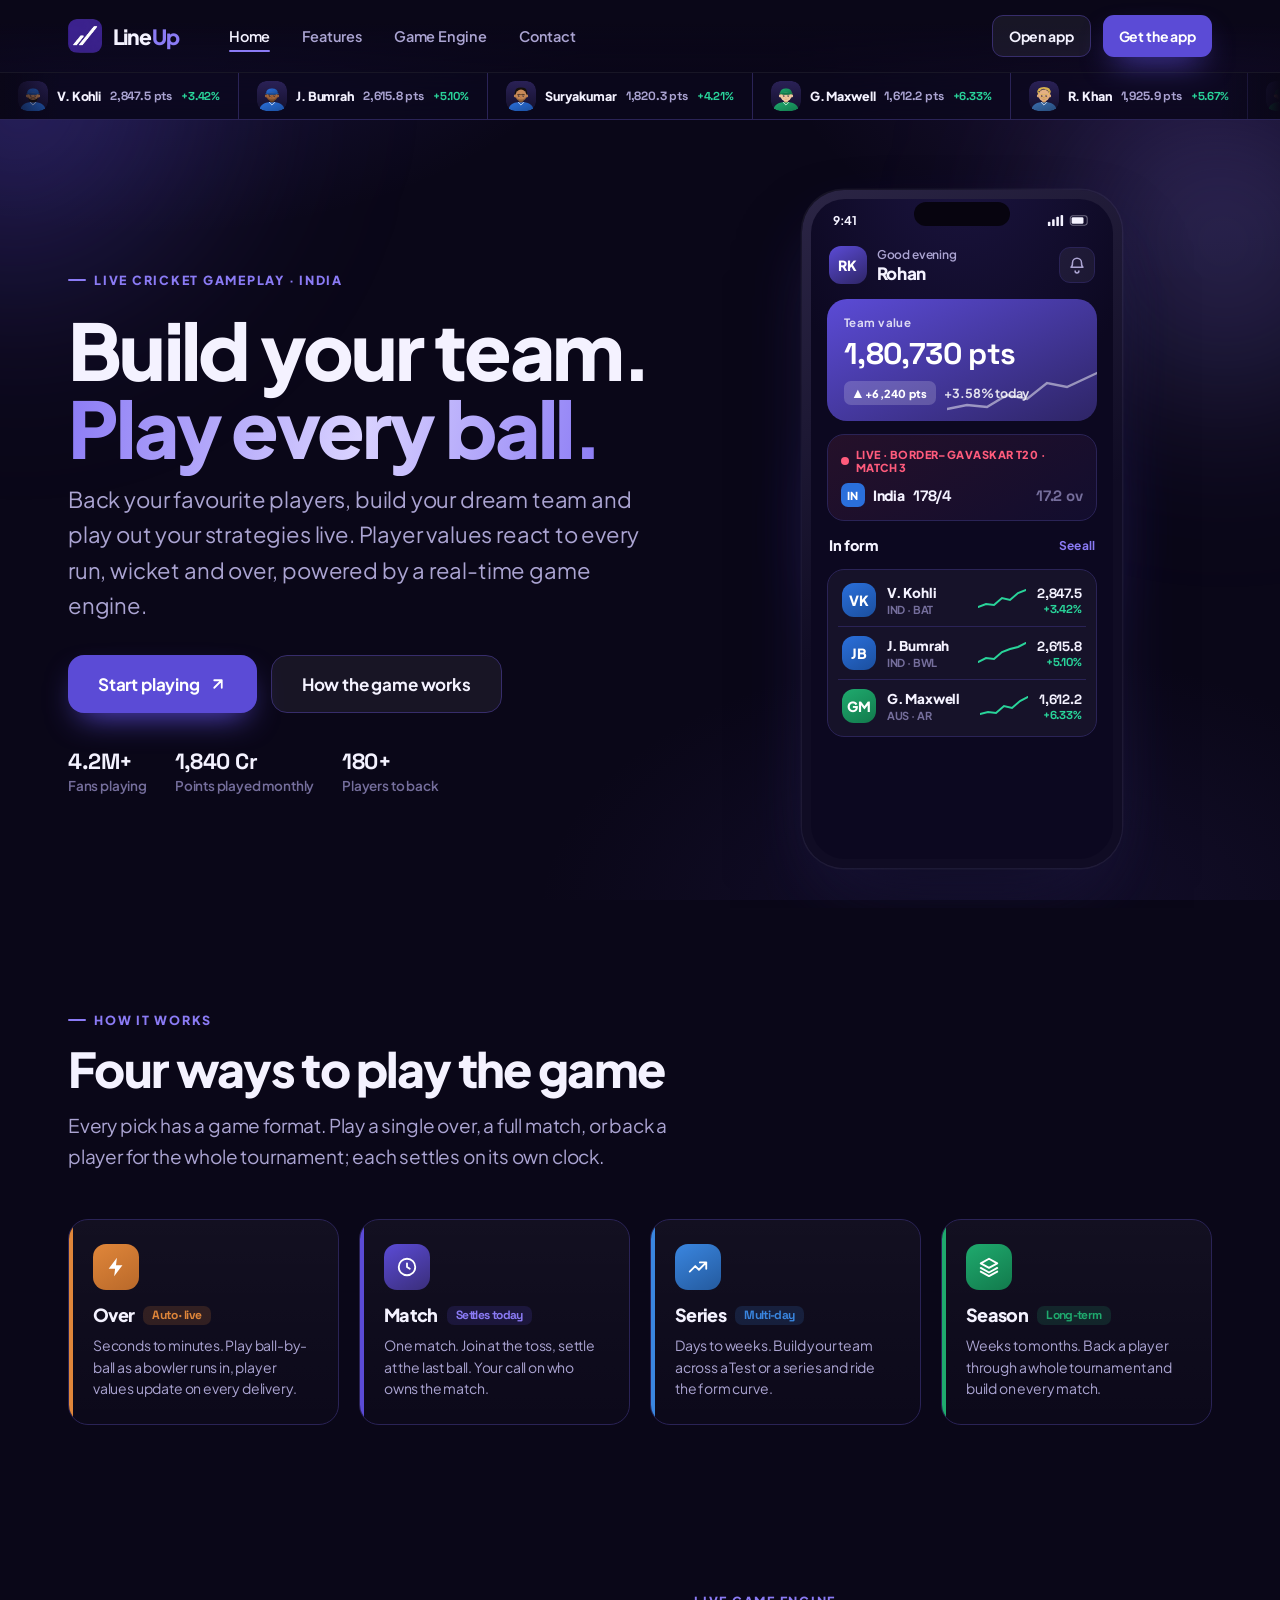
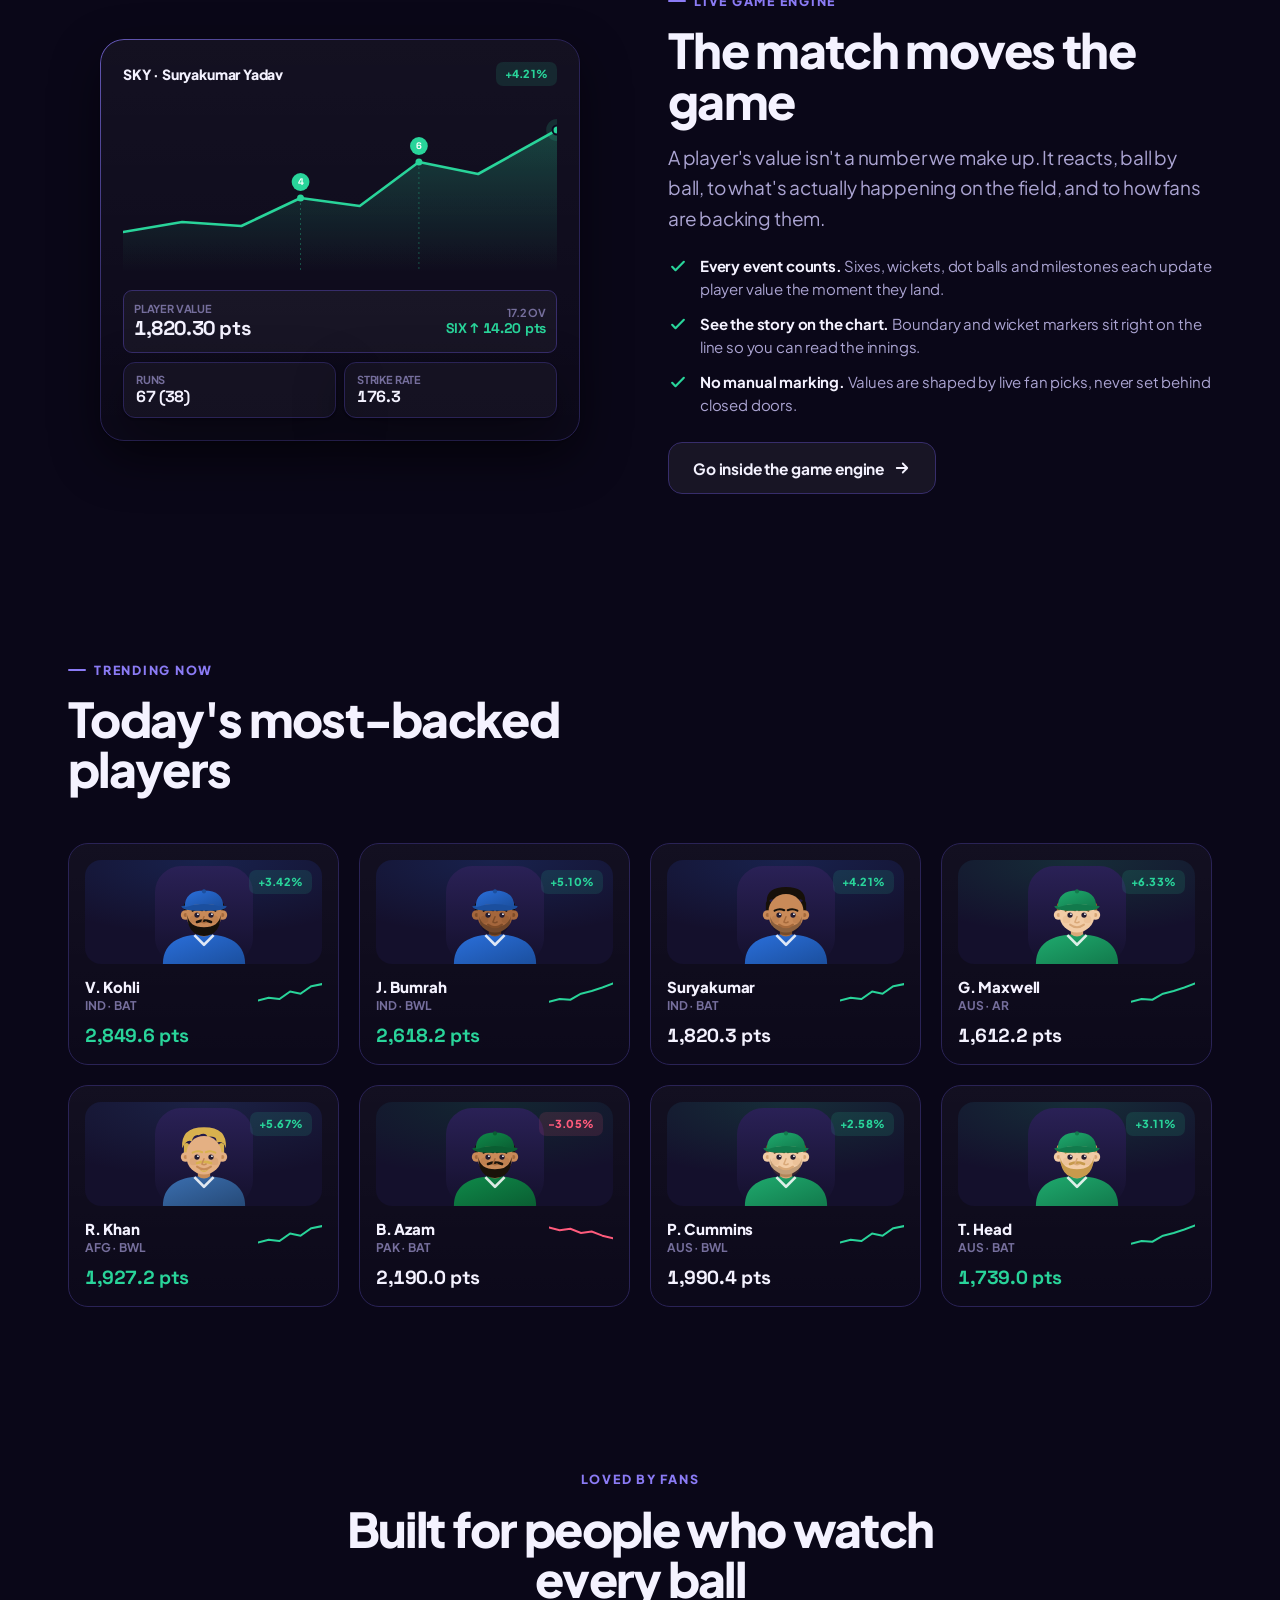
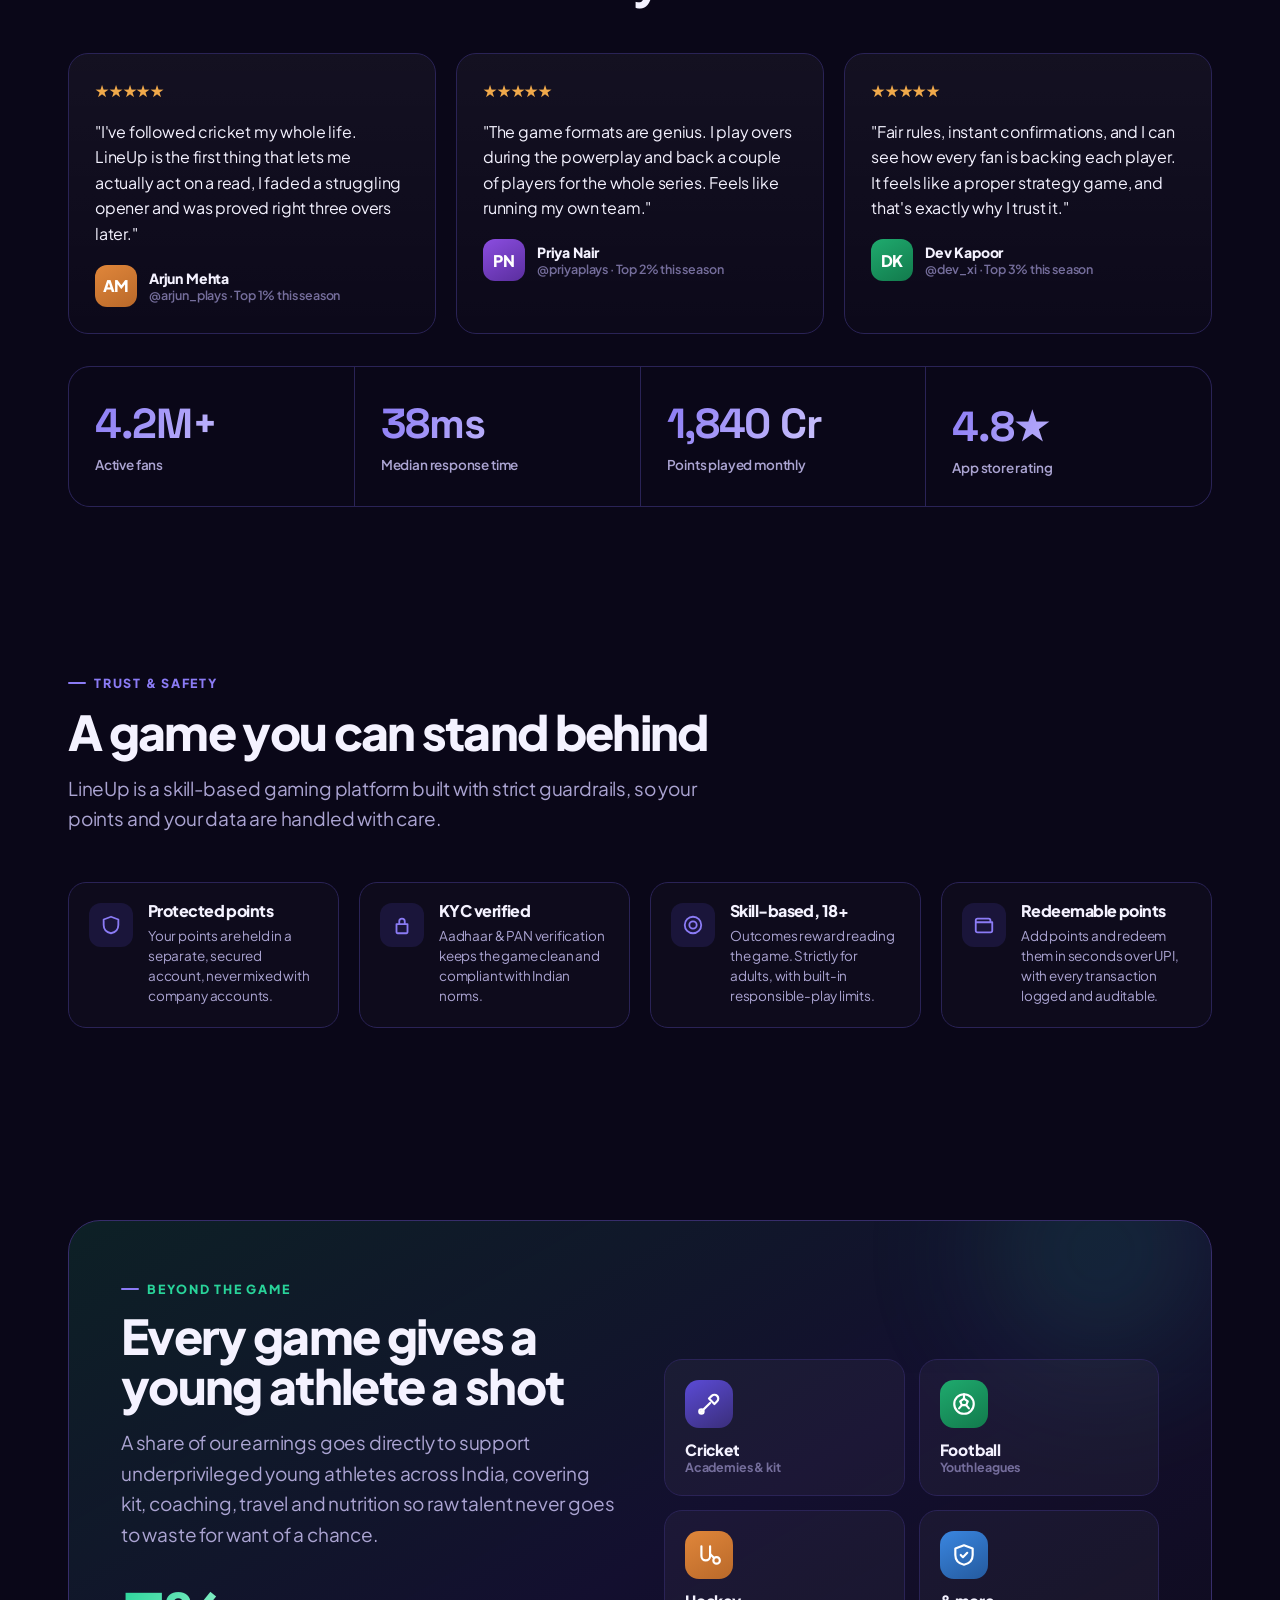
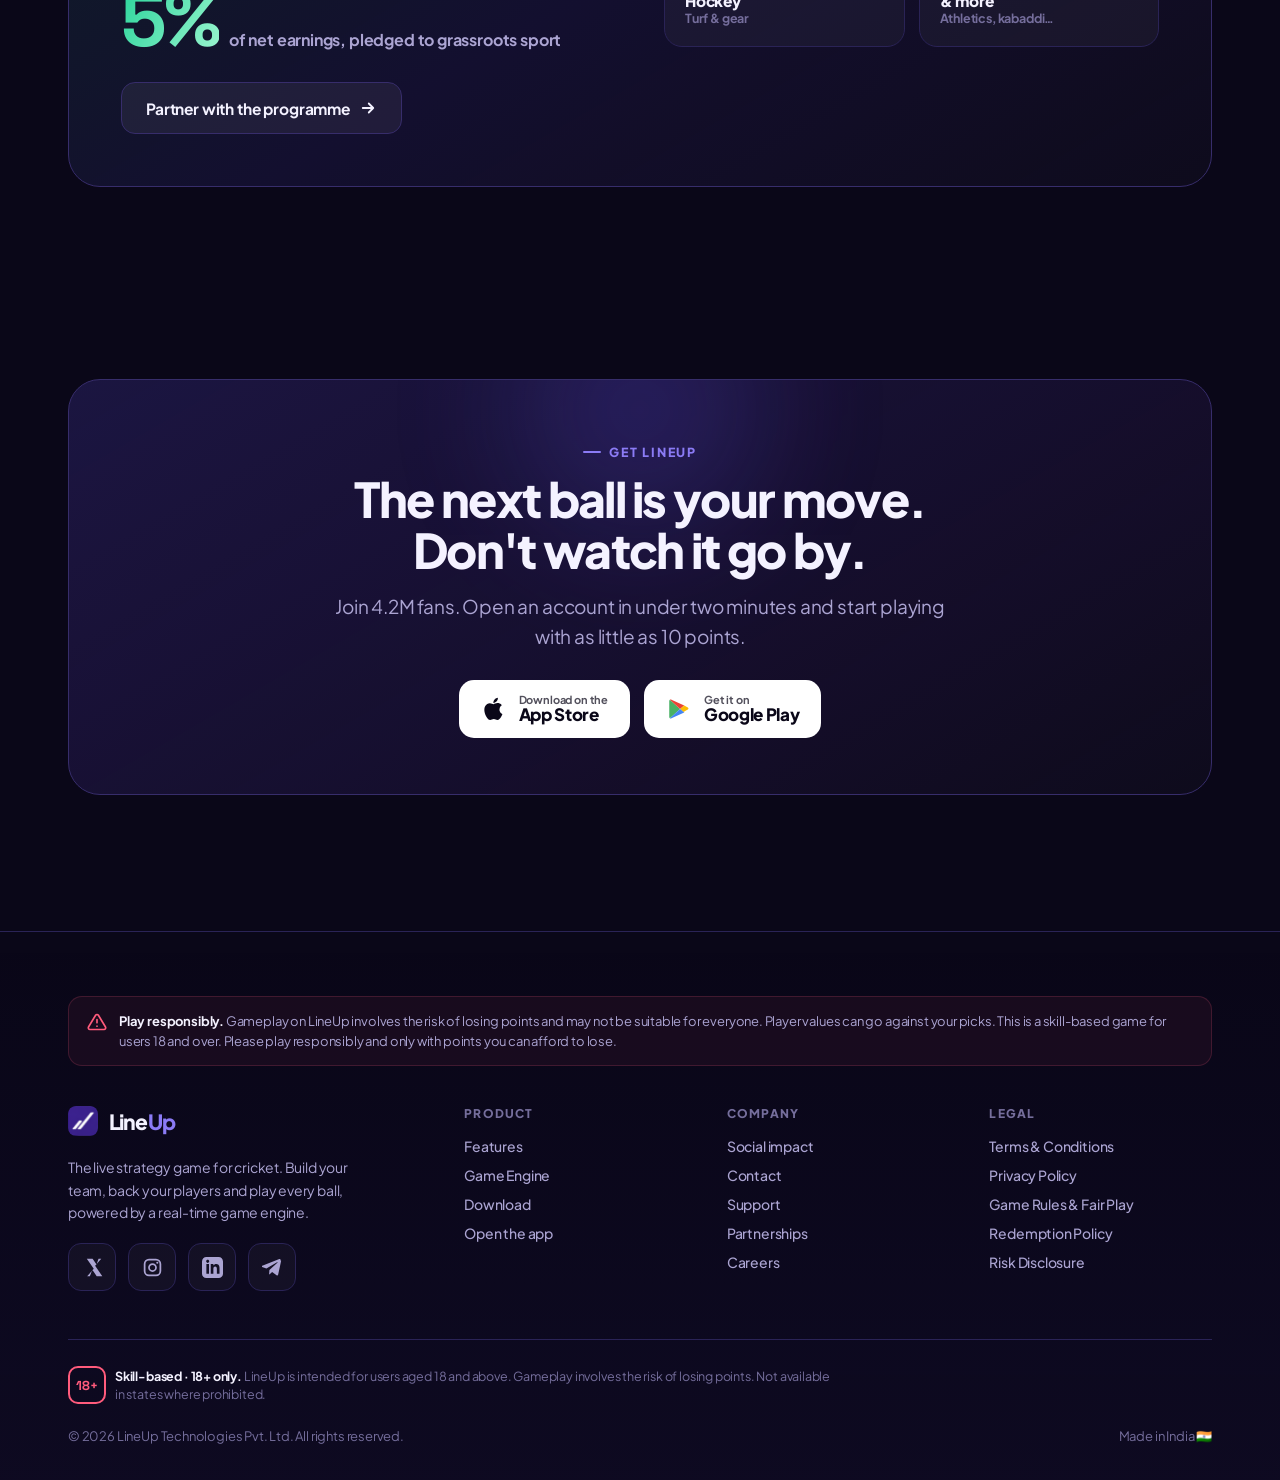
==== commit bf49dd77: "refactor: replace currency symbols and references with points system across UI and documentation" ====
--- a/index.html
+++ b/index.html
@@ -76,7 +76,7 @@
       </div>
       <div class="trust-row reveal d4">
         <div class="stat"><b>4.2M+</b><span>Fans playing</span></div>
-        <div class="stat"><b>₹1,840 Cr</b><span>Played every month</span></div>
+        <div class="stat"><b>1,840 Cr</b><span>Points played monthly</span></div>
         <div class="stat"><b>180+</b><span>Players to back</span></div>
       </div>
     </div>
@@ -101,8 +101,8 @@
             </div>
             <div class="d-balance">
               <div class="lbl">Team value</div>
-              <div class="amt">₹1,80,730</div>
-              <div class="sub"><span class="tag pill-up" style="background:rgba(255,255,255,.18);color:#fff">▲ +₹6,240</span><span style="opacity:.85">+3.58% today</span></div>
+              <div class="amt">1,80,730 pts</div>
+              <div class="sub"><span class="tag pill-up" style="background:rgba(255,255,255,.18);color:#fff">▲ +6,240 pts</span><span style="opacity:.85">+3.58% today</span></div>
               <svg class="spark" width="150" height="56" viewBox="0 0 150 56" fill="none"><path d="M0,44 L20,40 L40,42 L60,30 L80,34 L100,18 L120,22 L150,8" stroke="#fff" stroke-width="2.4" stroke-linecap="round" opacity=".9"/></svg>
             </div>
             <div class="d-match">
@@ -118,21 +118,21 @@
                 <div class="d-av" style="width:34px;height:34px;background:linear-gradient(150deg,#2A6FDB,#1B4F9E)">VK</div>
                 <div class="nm"><div class="a">V. Kohli</div><div class="b">IND · BAT</div></div>
                 <svg width="48" height="26" viewBox="0 0 48 26" fill="none"><path d="M0,20 L8,17 L16,18 L24,11 L32,13 L40,6 L48,3" stroke="var(--up)" stroke-width="2" stroke-linecap="round"/></svg>
-                <div class="pr"><div class="a">₹2,847.5</div><div class="b" style="color:var(--up)">+3.42%</div></div>
+                <div class="pr"><div class="a">2,847.5</div><div class="b" style="color:var(--up)">+3.42%</div></div>
               </div>
               <div style="height:1px;background:var(--line)"></div>
               <div class="d-row">
                 <div class="d-av" style="width:34px;height:34px;background:linear-gradient(150deg,#2A6FDB,#1B4F9E)">JB</div>
                 <div class="nm"><div class="a">J. Bumrah</div><div class="b">IND · BWL</div></div>
                 <svg width="48" height="26" viewBox="0 0 48 26" fill="none"><path d="M0,22 L8,18 L16,19 L24,12 L32,9 L40,7 L48,3" stroke="var(--up)" stroke-width="2" stroke-linecap="round"/></svg>
-                <div class="pr"><div class="a">₹2,615.8</div><div class="b" style="color:var(--up)">+5.10%</div></div>
+                <div class="pr"><div class="a">2,615.8</div><div class="b" style="color:var(--up)">+5.10%</div></div>
               </div>
               <div style="height:1px;background:var(--line)"></div>
               <div class="d-row">
                 <div class="d-av" style="width:34px;height:34px;background:linear-gradient(150deg,#1FAA6E,#127a4c)">GM</div>
                 <div class="nm"><div class="a">G. Maxwell</div><div class="b">AUS · AR</div></div>
                 <svg width="48" height="26" viewBox="0 0 48 26" fill="none"><path d="M0,21 L8,19 L16,20 L24,13 L32,15 L40,8 L48,4" stroke="var(--up)" stroke-width="2" stroke-linecap="round"/></svg>
-                <div class="pr"><div class="a">₹1,612.2</div><div class="b" style="color:var(--up)">+6.33%</div></div>
+                <div class="pr"><div class="a">1,612.2</div><div class="b" style="color:var(--up)">+6.33%</div></div>
               </div>
             </div>
           </div>
@@ -162,7 +162,7 @@
         <div class="bar" style="background:#5B4BD6"></div>
         <div class="ic" style="background:linear-gradient(150deg,#5B4BD6,#3a2e7a)"><svg viewBox="0 0 24 24" fill="none" stroke="currentColor" stroke-width="2" stroke-linecap="round" stroke-linejoin="round"><path d="M12 8v4l3 2"/><circle cx="12" cy="12" r="9"/></svg></div>
         <h4>Match <span class="when" style="background:rgba(91,75,214,.16);color:var(--accent-2)">Settles today</span></h4>
-        <p>One match. Join at the toss, settle at the last ball. Your call on who has the day.</p>
+        <p>One match. Join at the toss, settle at the last ball. Your call on who owns the match.</p>
       </div>
       <div class="hz-card reveal d2">
         <div class="bar" style="background:#3A86E0"></div>
@@ -201,8 +201,8 @@
           </svg>
           <div style="display:flex;flex-direction:column;gap:9px;margin-top:14px">
             <div class="ob-mid" style="margin:0;background:rgba(255,255,255,.04);border-style:solid">
-              <div><div style="font-size:11px;color:var(--text-3);font-weight:700">PLAYER VALUE</div><div class="num" style="font-size:20px;font-weight:800">₹1,820.30</div></div>
-              <div style="text-align:right"><div style="font-size:11px;color:var(--text-3);font-weight:700">17.2 OV</div><div class="num" style="font-size:14px;color:var(--up);font-weight:800">SIX ↑ ₹14.20</div></div>
+              <div><div style="font-size:11px;color:var(--text-3);font-weight:700">PLAYER VALUE</div><div class="num" style="font-size:20px;font-weight:800">1,820.30 pts</div></div>
+              <div style="text-align:right"><div style="font-size:11px;color:var(--text-3);font-weight:700">17.2 OV</div><div class="num" style="font-size:14px;color:var(--up);font-weight:800">SIX ↑ 14.20 pts</div></div>
             </div>
             <div style="display:flex;gap:8px">
               <div class="card" style="flex:1;padding:10px 12px;border-radius:12px;background:rgba(255,255,255,.03)"><div style="font-size:11px;color:var(--text-3);font-weight:700">RUNS</div><div class="num" style="font-weight:800;font-size:16px">67 (38)</div></div>
@@ -266,7 +266,7 @@
     <div class="stats-band reveal d1" style="margin-top:32px">
       <div class="stat-cell"><div class="v">4.2M+</div><div class="k">Active fans</div></div>
       <div class="stat-cell"><div class="v">38ms</div><div class="k">Median response time</div></div>
-      <div class="stat-cell"><div class="v">₹1,840 Cr</div><div class="k">Played every month</div></div>
+      <div class="stat-cell"><div class="v">1,840 Cr</div><div class="k">Points played monthly</div></div>
       <div class="stat-cell"><div class="v">4.8★</div><div class="k">App store rating</div></div>
     </div>
   </div>
@@ -278,13 +278,13 @@
     <div class="section-head reveal">
       <span class="eyebrow">Trust &amp; safety</span>
       <h2 class="h-sec">A game you can stand behind</h2>
-      <p class="lede">LineUp is a skill-based gaming platform built with strict guardrails, so your money and your data are handled with care.</p>
+      <p class="lede">LineUp is a skill-based gaming platform built with strict guardrails, so your points and your data are handled with care.</p>
     </div>
     <div class="grid grid-4">
-      <div class="trust-item reveal"><div class="ti-ic"><svg viewBox="0 0 24 24" fill="none" stroke="currentColor" stroke-width="2" stroke-linecap="round" stroke-linejoin="round"><path d="M12 3l8 3v6c0 5-3.5 8-8 9-4.5-1-8-4-8-9V6z"/></svg></div><div><h4>Segregated funds</h4><p>User balances are held in a separate escrow account, never mixed with company money.</p></div></div>
+      <div class="trust-item reveal"><div class="ti-ic"><svg viewBox="0 0 24 24" fill="none" stroke="currentColor" stroke-width="2" stroke-linecap="round" stroke-linejoin="round"><path d="M12 3l8 3v6c0 5-3.5 8-8 9-4.5-1-8-4-8-9V6z"/></svg></div><div><h4>Protected points</h4><p>Your points are held in a separate, secured account, never mixed with company accounts.</p></div></div>
       <div class="trust-item reveal d1"><div class="ti-ic"><svg viewBox="0 0 24 24" fill="none" stroke="currentColor" stroke-width="2" stroke-linecap="round" stroke-linejoin="round"><path d="M6 11h12v9a1 1 0 0 1-1 1H7a1 1 0 0 1-1-1zM9 11V8a3 3 0 0 1 6 0v3"/></svg></div><div><h4>KYC verified</h4><p>Aadhaar &amp; PAN verification keeps the game clean and compliant with Indian norms.</p></div></div>
       <div class="trust-item reveal d2"><div class="ti-ic"><svg viewBox="0 0 24 24" fill="none" stroke="currentColor" stroke-width="2" stroke-linecap="round" stroke-linejoin="round"><path d="M12 16a4 4 0 1 0 0-8 4 4 0 0 0 0 8zM12 21a9 9 0 1 0 0-18 9 9 0 0 0 0 18z"/></svg></div><div><h4>Skill-based, 18+</h4><p>Outcomes reward reading the game. Strictly for adults, with built-in responsible-play limits.</p></div></div>
-      <div class="trust-item reveal d3"><div class="ti-ic"><svg viewBox="0 0 24 24" fill="none" stroke="currentColor" stroke-width="2" stroke-linecap="round" stroke-linejoin="round"><path d="M3 7a2 2 0 0 1 2-2h12a2 2 0 0 1 2 2v2H3V7zM3 9h18v9a2 2 0 0 1-2 2H5a2 2 0 0 1-2-2z"/></svg></div><div><h4>Instant UPI</h4><p>Add and withdraw funds in seconds over UPI, with every transaction logged and auditable.</p></div></div>
+      <div class="trust-item reveal d3"><div class="ti-ic"><svg viewBox="0 0 24 24" fill="none" stroke="currentColor" stroke-width="2" stroke-linecap="round" stroke-linejoin="round"><path d="M3 7a2 2 0 0 1 2-2h12a2 2 0 0 1 2 2v2H3V7zM3 9h18v9a2 2 0 0 1-2 2H5a2 2 0 0 1-2-2z"/></svg></div><div><h4>Redeemable points</h4><p>Add points and redeem them in seconds over UPI, with every transaction logged and auditable.</p></div></div>
     </div>
   </div>
 </section>
@@ -297,7 +297,7 @@
         <div>
           <span class="eyebrow" style="color:var(--up)">Beyond the game</span>
           <h2 class="h-sec" style="margin-top:14px">Every game gives a young athlete a shot</h2>
-          <p class="lede">A share of our earnings goes directly to support underprivileged young athletes across India, funding kit, coaching, travel and nutrition so raw talent never goes to waste for want of a chance.</p>
+          <p class="lede">A share of our earnings goes directly to support underprivileged young athletes across India, covering kit, coaching, travel and nutrition so raw talent never goes to waste for want of a chance.</p>
           <div class="give-badge">
             <span class="pct">5%</span>
             <span class="of">of net earnings, pledged to grassroots sport</span>
@@ -336,7 +336,7 @@
       <div class="inner">
         <span class="eyebrow center" style="justify-content:center">Get LineUp</span>
         <h2 class="h-sec" style="margin-top:14px">The next ball is your move.<br>Don't watch it go by.</h2>
-        <p class="lede" style="margin-left:auto;margin-right:auto">Join 4.2M fans. Open an account in under two minutes and start playing with as little as ₹10.</p>
+        <p class="lede" style="margin-left:auto;margin-right:auto">Join 4.2M fans. Open an account in under two minutes and start playing with as little as 10 points.</p>
         <div class="store-row">
           <a class="store-btn" href="LineUp.html">
             <svg viewBox="0 0 24 24" fill="currentColor"><path d="M17.05 12.5c-.03-2.6 2.12-3.85 2.22-3.9-1.2-1.78-3.08-2-3.75-2.03-1.6-.16-3.12.94-3.93.94-.81 0-2.06-.92-3.39-.9-1.74.03-3.35 1.01-4.25 2.57-1.81 3.15-.46 7.8 1.3 10.35.86 1.25 1.89 2.65 3.23 2.6 1.3-.05 1.79-.84 3.36-.84 1.57 0 2.01.84 3.39.81 1.4-.02 2.28-1.27 3.13-2.53.99-1.45 1.4-2.86 1.42-2.93-.03-.01-2.73-1.05-2.76-4.16zM14.5 4.9c.72-.87 1.2-2.08 1.07-3.29-1.03.04-2.29.69-3.03 1.56-.66.76-1.24 2-1.09 3.18 1.15.09 2.33-.58 3.05-1.45z"/></svg>
@@ -357,7 +357,7 @@
   <div class="container">
     <div class="risk-strip reveal" style="margin-bottom:40px">
       <svg viewBox="0 0 24 24" fill="none" stroke="currentColor" stroke-width="2" stroke-linecap="round" stroke-linejoin="round"><path d="M12 9v4M12 17h.01M10.3 3.9 1.8 18a2 2 0 0 0 1.7 3h17a2 2 0 0 0 1.7-3L13.7 3.9a2 2 0 0 0-3.4 0z"/></svg>
-      <p><b>Play responsibly.</b> Gameplay on LineUp involves real money and the risk of loss, and may not be suitable for everyone. Player values can go against your picks. This is a skill-based game for users 18 and over. Please play responsibly and only with money you can afford to lose.</p>
+      <p><b>Play responsibly.</b> Gameplay on LineUp involves the risk of losing points and may not be suitable for everyone. Player values can go against your picks. This is a skill-based game for users 18 and over. Please play responsibly and only with points you can afford to lose.</p>
     </div>
     <div class="footer-grid">
       <div class="f-about">
@@ -398,13 +398,13 @@
           <a href="terms.html">Terms &amp; Conditions</a>
           <a href="privacy.html">Privacy Policy</a>
           <a href="trading-rules.html">Game Rules &amp; Fair Play</a>
-          <a href="refund-policy.html">Refund Policy</a>
+          <a href="refund-policy.html">Redemption Policy</a>
           <a href="risk-disclosure.html">Risk Disclosure</a>
         </div>
       </div>
     </div>
     <div class="footer-disc">
-      <div class="age"><span class="age-badge">18+</span><p><b style="color:var(--text)">Skill-based · 18+ only.</b> LineUp is intended for users aged 18 and above. Gameplay involves the risk of losing money. Not available in states where prohibited.</p></div>
+      <div class="age"><span class="age-badge">18+</span><p><b style="color:var(--text)">Skill-based · 18+ only.</b> LineUp is intended for users aged 18 and above. Gameplay involves the risk of losing points. Not available in states where prohibited.</p></div>
     </div>
     <div class="footer-copy">
       <span>© 2026 LineUp Technologies Pvt. Ltd. All rights reserved.</span>
@@ -430,7 +430,7 @@
       ['SA','S. Afridi','PAK','BWL','#0F8A4A','#0a5e32',1760.5,1.92,'lm'],
       ['BS','B. Stokes','ENG','AR','#4257C7','#2c3a8f',1845.7,1.47,'l'],
     ];
-    function inr(n){ return '₹' + n.toLocaleString('en-IN',{minimumFractionDigits:1,maximumFractionDigits:1}); }
+    function inr(n){ return n.toLocaleString('en-IN',{minimumFractionDigits:1,maximumFractionDigits:1}) + ' pts'; }
     // ticker (doubled for seamless loop)
     var tk = document.getElementById('ticker');
     function tkItem(p){
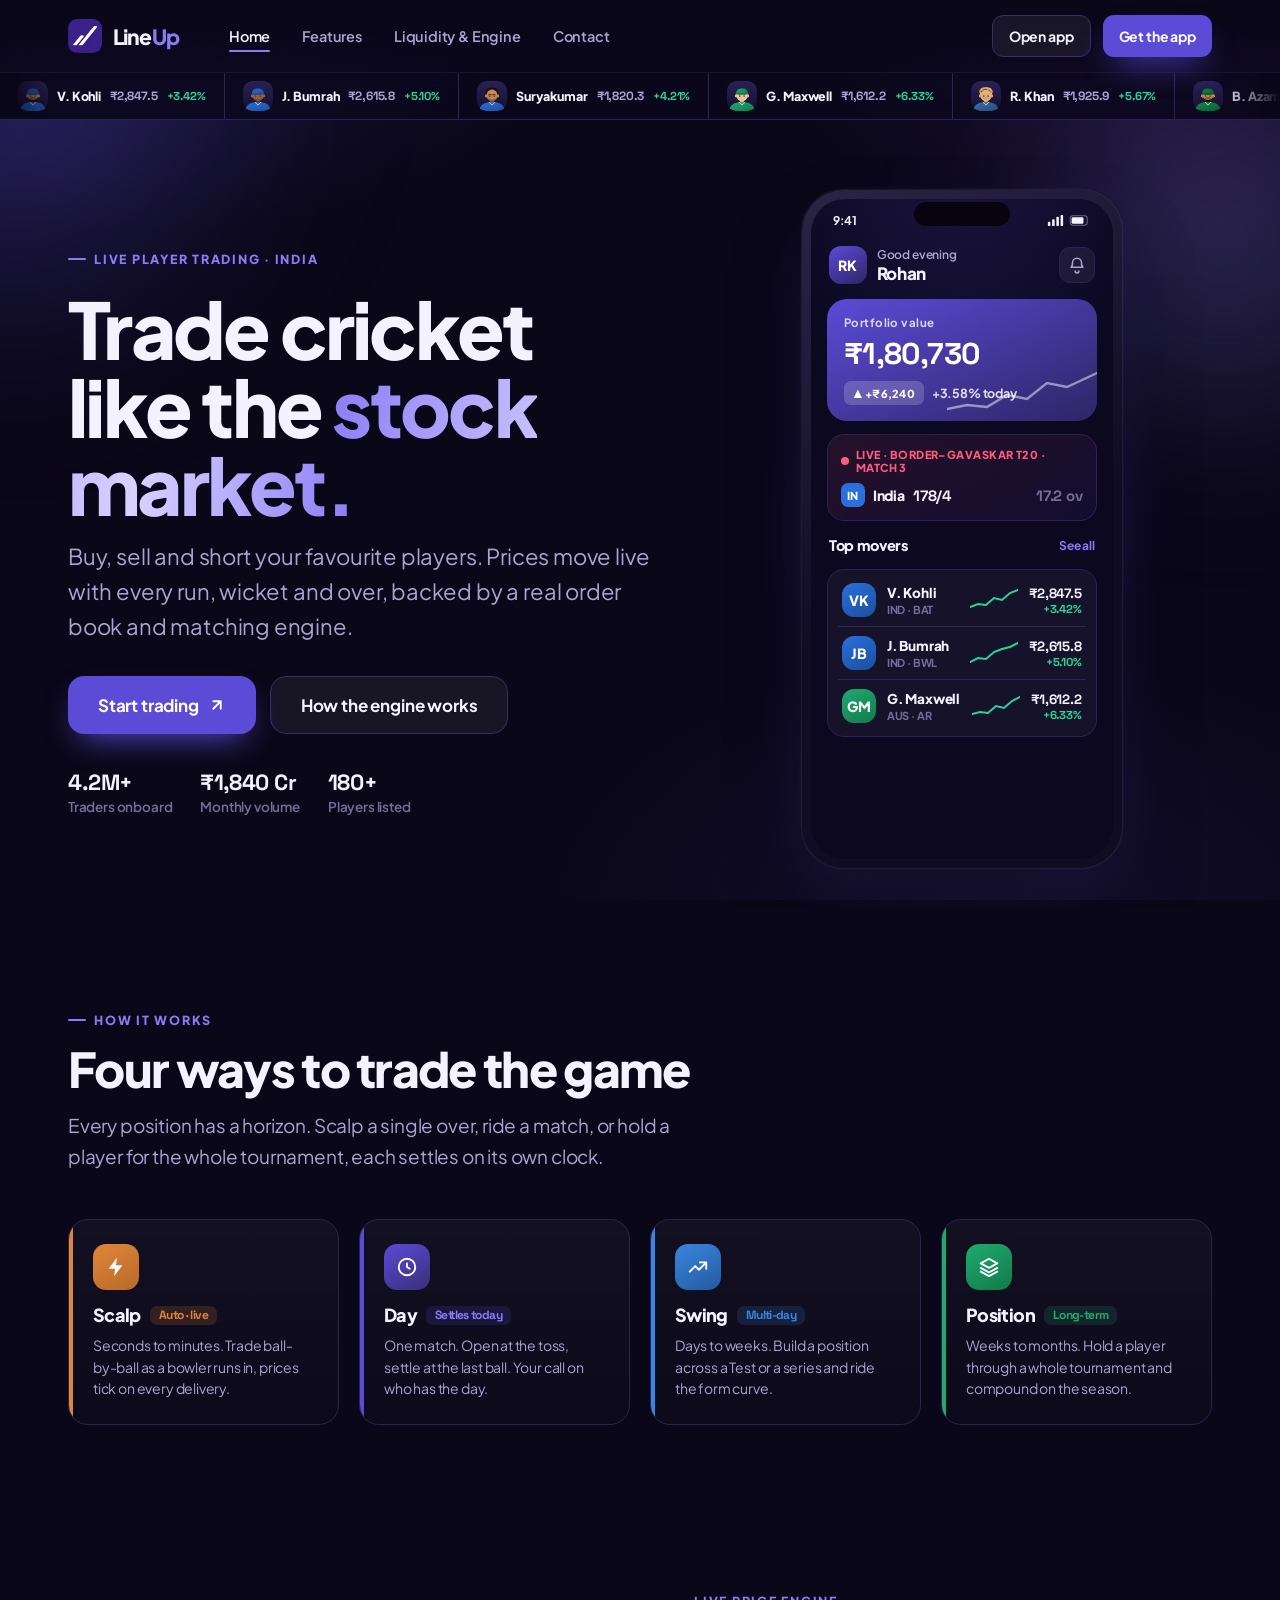
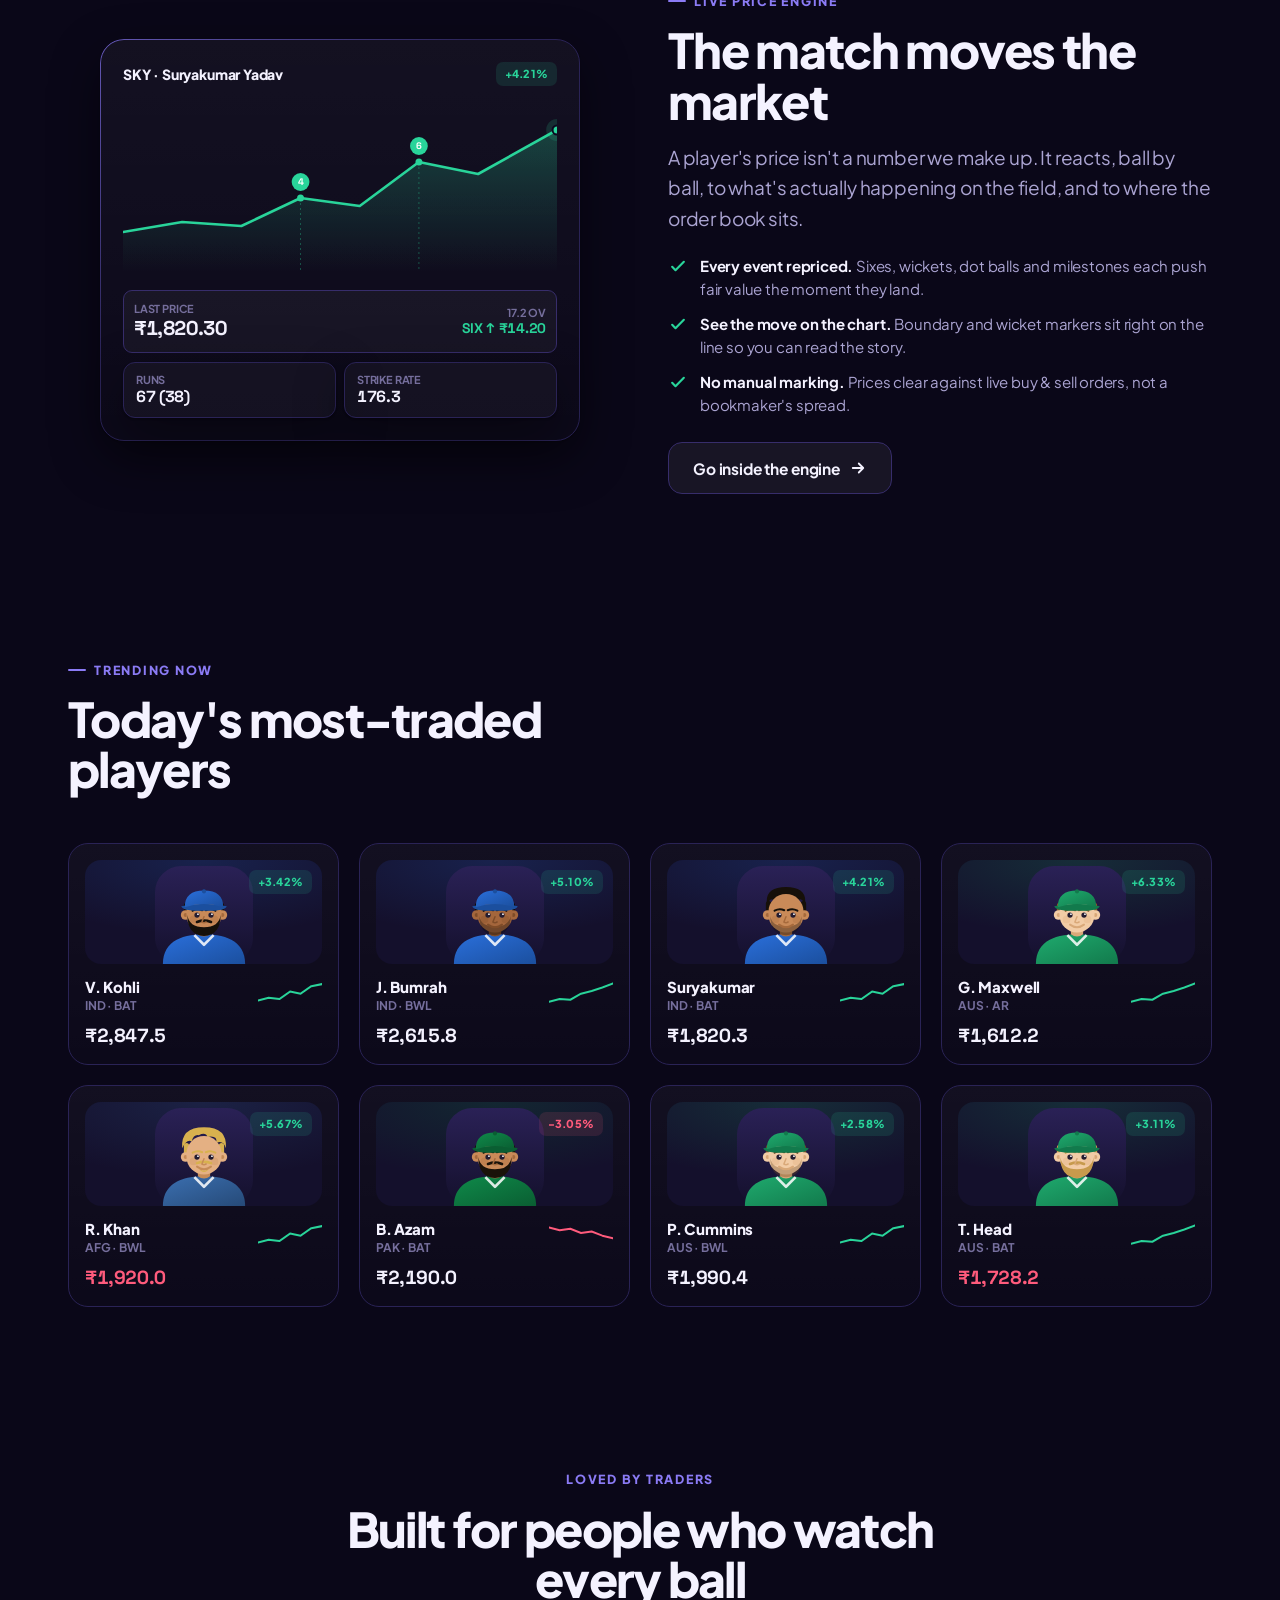
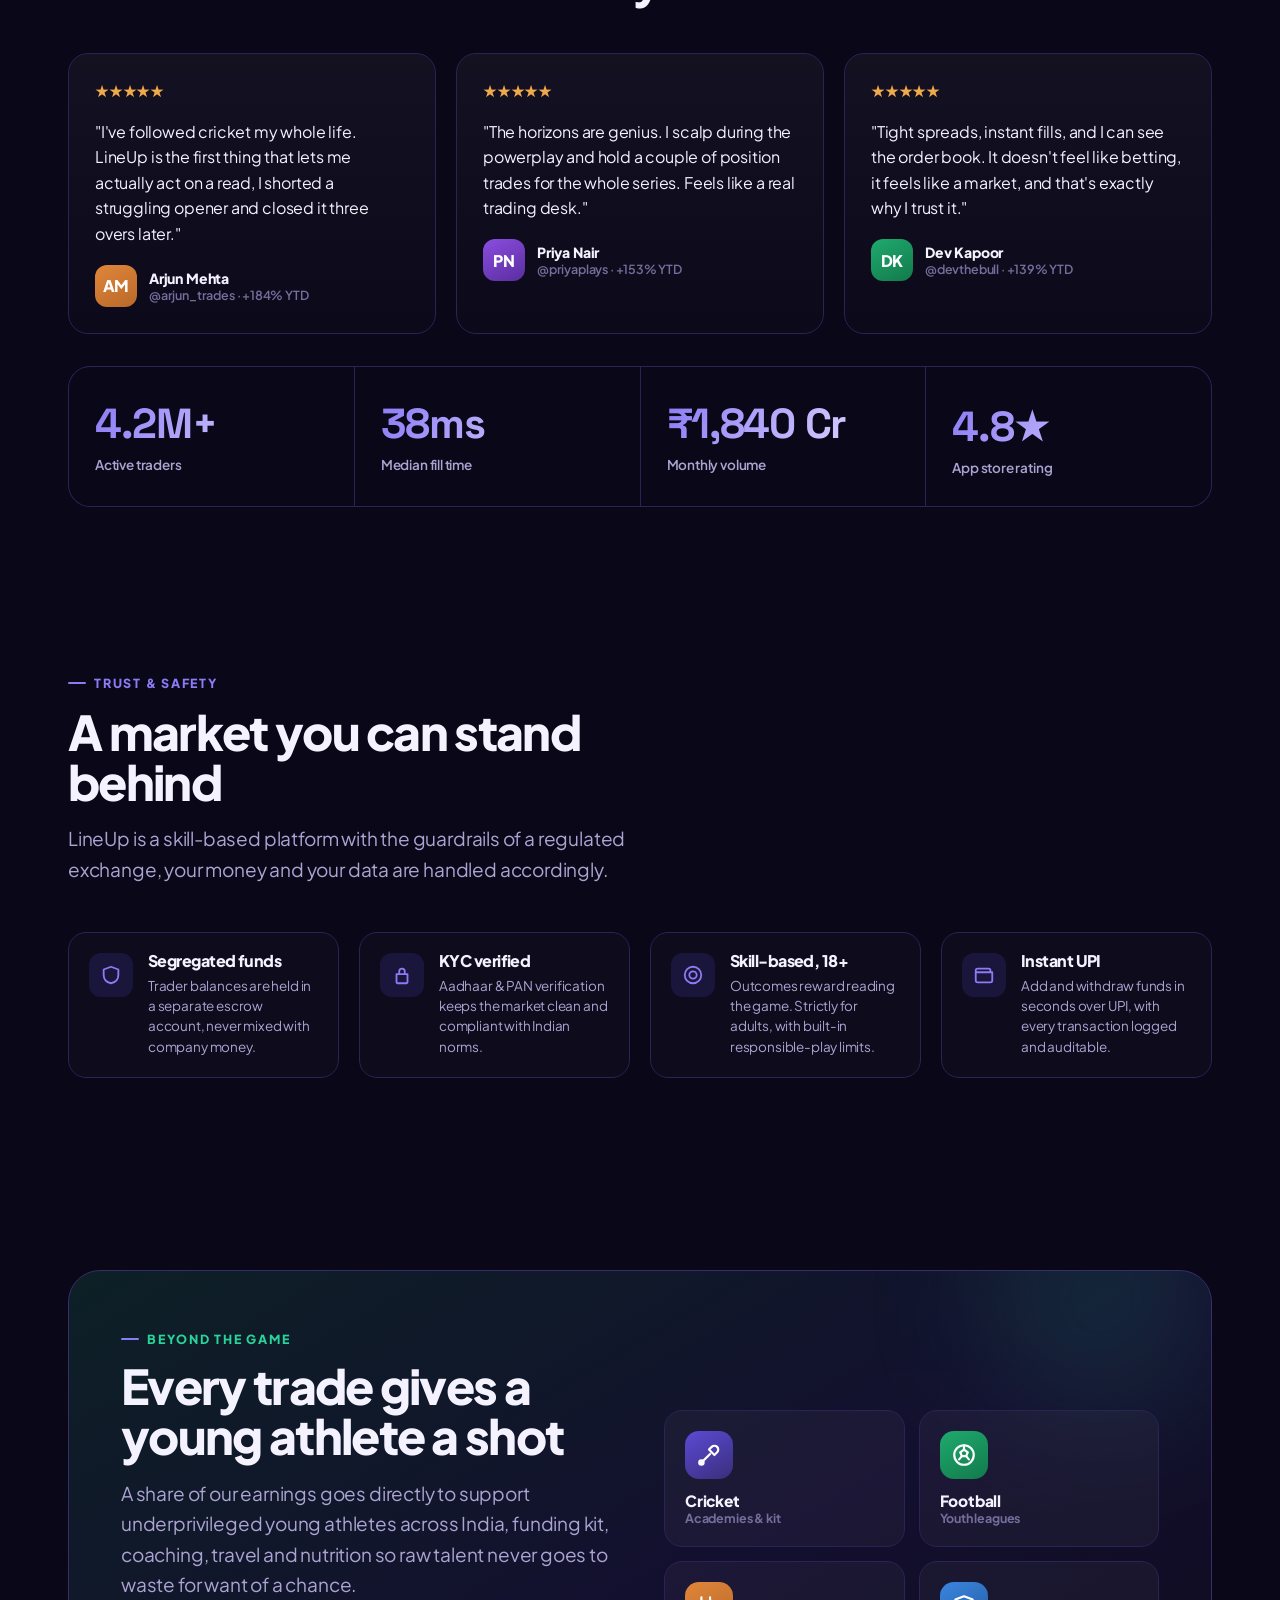
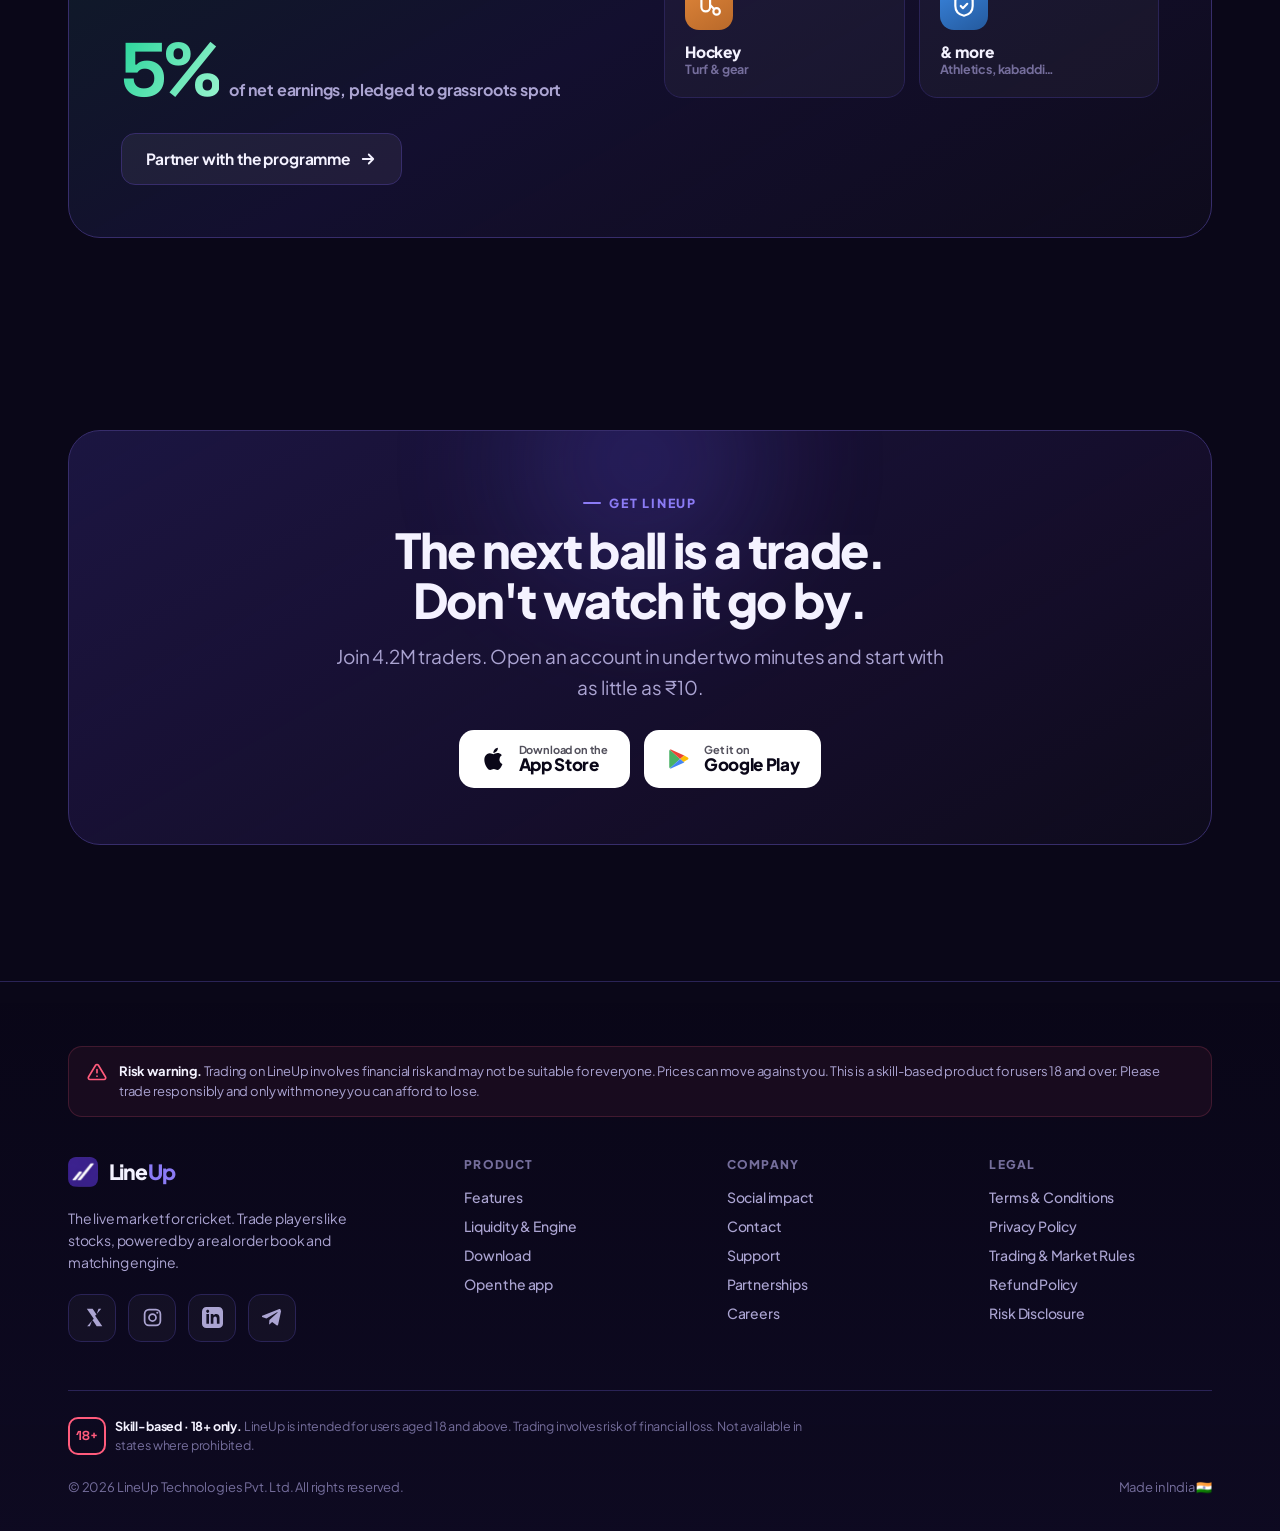
==== commit 926c563c: "Revert gameplay and points copy changes Restore the original trading copywriting and rupee pricing a" ====
--- a/index.html
+++ b/index.html
@@ -3,7 +3,7 @@
 <head>
 <meta charset="UTF-8" />
 <meta name="viewport" content="width=device-width, initial-scale=1.0" />
-<title>LineUp · Build your team. Play every ball.</title>
+<title>LineUp · Trade cricket like the stock market</title>
 <link rel="preconnect" href="https://fonts.googleapis.com" />
 <link rel="preconnect" href="https://fonts.gstatic.com" crossorigin />
 <link href="https://fonts.googleapis.com/css2?family=Plus+Jakarta+Sans:wght@400;500;600;700;800&family=Space+Grotesk:wght@400;500;600;700&display=swap" rel="stylesheet" />
@@ -36,7 +36,7 @@
     <nav class="nav-links">
       <a href="index.html" class="active">Home</a>
       <a href="Features.html">Features</a>
-      <a href="Liquidity-Engine.html">Game Engine</a>
+      <a href="Liquidity-Engine.html">Liquidity &amp; Engine</a>
       <a href="Contact.html">Contact</a>
     </nav>
     <div class="nav-right">
@@ -49,14 +49,14 @@
     <div class="container">
       <a href="index.html">Home</a>
       <a href="Features.html">Features</a>
-      <a href="Liquidity-Engine.html">Game Engine</a>
+      <a href="Liquidity-Engine.html">Liquidity &amp; Engine</a>
       <a href="Contact.html">Contact</a>
       <a class="btn btn-primary" href="#download">Get the app</a>
     </div>
   </div>
 </header>
 
-<!-- ============ PLAYERS RAIL ============ -->
+<!-- ============ TRADING PLAYERS RAIL ============ -->
 <section class="players-rail"><div id="players-rail"></div></section>
 
 
@@ -65,19 +65,19 @@
   <div class="hero-fx" aria-hidden="true"><div class="orb o1"></div><div class="orb o2"></div></div>
   <div class="container hero-grid">
     <div class="hero-copy">
-      <span class="eyebrow reveal">Live cricket gameplay · India</span>
-      <h1 class="h-display reveal d1">Build your team. <span class="text-grad">Play every ball.</span></h1>
-      <p class="lede big reveal d2">Back your favourite players, build your dream team and play out your strategies live. Player values react to every run, wicket and over, powered by a real-time game engine.</p>
+      <span class="eyebrow reveal">Live player trading · India</span>
+      <h1 class="h-display reveal d1">Trade cricket like the <span class="text-grad">stock market.</span></h1>
+      <p class="lede big reveal d2">Buy, sell and short your favourite players. Prices move live with every run, wicket and over, backed by a real order book and matching engine.</p>
       <div class="cta-row reveal d3">
-        <a class="btn btn-primary btn-lg" href="https://app.lineup.trade/sport-select">Start playing
+        <a class="btn btn-primary btn-lg" href="https://app.lineup.trade/sport-select">Start trading
           <svg viewBox="0 0 24 24" fill="none" stroke="currentColor" stroke-width="2.4" stroke-linecap="round" stroke-linejoin="round"><path d="M7 17 17 7M7 7h10v10"/></svg>
         </a>
-        <a class="btn btn-ghost btn-lg" href="Liquidity-Engine.html">How the game works</a>
+        <a class="btn btn-ghost btn-lg" href="Liquidity-Engine.html">How the engine works</a>
       </div>
       <div class="trust-row reveal d4">
-        <div class="stat"><b>4.2M+</b><span>Fans playing</span></div>
-        <div class="stat"><b>1,840 Cr</b><span>Points played monthly</span></div>
-        <div class="stat"><b>180+</b><span>Players to back</span></div>
+        <div class="stat"><b>4.2M+</b><span>Traders onboard</span></div>
+        <div class="stat"><b>₹1,840 Cr</b><span>Monthly volume</span></div>
+        <div class="stat"><b>180+</b><span>Players listed</span></div>
       </div>
     </div>
     <div class="hero-visual reveal d2">
@@ -100,9 +100,9 @@
               <div class="d-icon"><svg viewBox="0 0 24 24" fill="none" stroke="currentColor" stroke-width="2" stroke-linecap="round" stroke-linejoin="round"><path d="M6 9a6 6 0 0 1 12 0c0 5 2 6 2 6H4s2-1 2-6M9.5 20a2.5 2.5 0 0 0 5 0"/></svg></div>
             </div>
             <div class="d-balance">
-              <div class="lbl">Team value</div>
-              <div class="amt">1,80,730 pts</div>
-              <div class="sub"><span class="tag pill-up" style="background:rgba(255,255,255,.18);color:#fff">▲ +6,240 pts</span><span style="opacity:.85">+3.58% today</span></div>
+              <div class="lbl">Portfolio value</div>
+              <div class="amt">₹1,80,730</div>
+              <div class="sub"><span class="tag pill-up" style="background:rgba(255,255,255,.18);color:#fff">▲ +₹6,240</span><span style="opacity:.85">+3.58% today</span></div>
               <svg class="spark" width="150" height="56" viewBox="0 0 150 56" fill="none"><path d="M0,44 L20,40 L40,42 L60,30 L80,34 L100,18 L120,22 L150,8" stroke="#fff" stroke-width="2.4" stroke-linecap="round" opacity=".9"/></svg>
             </div>
             <div class="d-match">
@@ -112,27 +112,27 @@
                 <div class="team"><span class="score" style="color:var(--text-3)">17.2 ov</span></div>
               </div>
             </div>
-            <div class="d-section-t"><span class="t">In form</span><span class="more">See all</span></div>
+            <div class="d-section-t"><span class="t">Top movers</span><span class="more">See all</span></div>
             <div class="d-card" style="padding:4px 10px">
               <div class="d-row">
                 <div class="d-av" style="width:34px;height:34px;background:linear-gradient(150deg,#2A6FDB,#1B4F9E)">VK</div>
                 <div class="nm"><div class="a">V. Kohli</div><div class="b">IND · BAT</div></div>
                 <svg width="48" height="26" viewBox="0 0 48 26" fill="none"><path d="M0,20 L8,17 L16,18 L24,11 L32,13 L40,6 L48,3" stroke="var(--up)" stroke-width="2" stroke-linecap="round"/></svg>
-                <div class="pr"><div class="a">2,847.5</div><div class="b" style="color:var(--up)">+3.42%</div></div>
+                <div class="pr"><div class="a">₹2,847.5</div><div class="b" style="color:var(--up)">+3.42%</div></div>
               </div>
               <div style="height:1px;background:var(--line)"></div>
               <div class="d-row">
                 <div class="d-av" style="width:34px;height:34px;background:linear-gradient(150deg,#2A6FDB,#1B4F9E)">JB</div>
                 <div class="nm"><div class="a">J. Bumrah</div><div class="b">IND · BWL</div></div>
                 <svg width="48" height="26" viewBox="0 0 48 26" fill="none"><path d="M0,22 L8,18 L16,19 L24,12 L32,9 L40,7 L48,3" stroke="var(--up)" stroke-width="2" stroke-linecap="round"/></svg>
-                <div class="pr"><div class="a">2,615.8</div><div class="b" style="color:var(--up)">+5.10%</div></div>
+                <div class="pr"><div class="a">₹2,615.8</div><div class="b" style="color:var(--up)">+5.10%</div></div>
               </div>
               <div style="height:1px;background:var(--line)"></div>
               <div class="d-row">
                 <div class="d-av" style="width:34px;height:34px;background:linear-gradient(150deg,#1FAA6E,#127a4c)">GM</div>
                 <div class="nm"><div class="a">G. Maxwell</div><div class="b">AUS · AR</div></div>
                 <svg width="48" height="26" viewBox="0 0 48 26" fill="none"><path d="M0,21 L8,19 L16,20 L24,13 L32,15 L40,8 L48,4" stroke="var(--up)" stroke-width="2" stroke-linecap="round"/></svg>
-                <div class="pr"><div class="a">1,612.2</div><div class="b" style="color:var(--up)">+6.33%</div></div>
+                <div class="pr"><div class="a">₹1,612.2</div><div class="b" style="color:var(--up)">+6.33%</div></div>
               </div>
             </div>
           </div>
@@ -148,39 +148,39 @@
   <div class="container">
     <div class="section-head reveal">
       <span class="eyebrow">How it works</span>
-      <h2 class="h-sec">Four ways to play the game</h2>
-      <p class="lede">Every pick has a game format. Play a single over, a full match, or back a player for the whole tournament; each settles on its own clock.</p>
+      <h2 class="h-sec">Four ways to trade the game</h2>
+      <p class="lede">Every position has a horizon. Scalp a single over, ride a match, or hold a player for the whole tournament, each settles on its own clock.</p>
     </div>
     <div class="grid grid-4">
       <div class="hz-card reveal">
         <div class="bar" style="background:#E0863A"></div>
         <div class="ic" style="background:linear-gradient(150deg,#E0863A,#b9692a)"><svg viewBox="0 0 24 24" fill="currentColor" stroke="none"><path d="M13 2 4 14h7l-1 8 9-12h-7z"/></svg></div>
-        <h4>Over <span class="when" style="background:rgba(224,134,58,.16);color:#E0863A">Auto · live</span></h4>
-        <p>Seconds to minutes. Play ball-by-ball as a bowler runs in, player values update on every delivery.</p>
+        <h4>Scalp <span class="when" style="background:rgba(224,134,58,.16);color:#E0863A">Auto · live</span></h4>
+        <p>Seconds to minutes. Trade ball-by-ball as a bowler runs in, prices tick on every delivery.</p>
       </div>
       <div class="hz-card reveal d1">
         <div class="bar" style="background:#5B4BD6"></div>
         <div class="ic" style="background:linear-gradient(150deg,#5B4BD6,#3a2e7a)"><svg viewBox="0 0 24 24" fill="none" stroke="currentColor" stroke-width="2" stroke-linecap="round" stroke-linejoin="round"><path d="M12 8v4l3 2"/><circle cx="12" cy="12" r="9"/></svg></div>
-        <h4>Match <span class="when" style="background:rgba(91,75,214,.16);color:var(--accent-2)">Settles today</span></h4>
-        <p>One match. Join at the toss, settle at the last ball. Your call on who owns the match.</p>
+        <h4>Day <span class="when" style="background:rgba(91,75,214,.16);color:var(--accent-2)">Settles today</span></h4>
+        <p>One match. Open at the toss, settle at the last ball. Your call on who has the day.</p>
       </div>
       <div class="hz-card reveal d2">
         <div class="bar" style="background:#3A86E0"></div>
         <div class="ic" style="background:linear-gradient(150deg,#3A86E0,#245a9e)"><svg viewBox="0 0 24 24" fill="none" stroke="currentColor" stroke-width="2" stroke-linecap="round" stroke-linejoin="round"><path d="M3 17 9 11l4 4 8-8M14 7h7v7"/></svg></div>
-        <h4>Series <span class="when" style="background:rgba(58,134,224,.16);color:#3A86E0">Multi-day</span></h4>
-        <p>Days to weeks. Build your team across a Test or a series and ride the form curve.</p>
+        <h4>Swing <span class="when" style="background:rgba(58,134,224,.16);color:#3A86E0">Multi-day</span></h4>
+        <p>Days to weeks. Build a position across a Test or a series and ride the form curve.</p>
       </div>
       <div class="hz-card reveal d3">
         <div class="bar" style="background:#1FAA6E"></div>
         <div class="ic" style="background:linear-gradient(150deg,#1FAA6E,#127a4c)"><svg viewBox="0 0 24 24" fill="none" stroke="currentColor" stroke-width="2" stroke-linecap="round" stroke-linejoin="round"><path d="M12 3l9 5-9 5-9-5zM3 13l9 5 9-5M3 17l9 5 9-5"/></svg></div>
-        <h4>Season <span class="when" style="background:rgba(31,170,110,.16);color:#1FAA6E">Long-term</span></h4>
-        <p>Weeks to months. Back a player through a whole tournament and build on every match.</p>
-      </div>
-    </div>
-  </div>
-</section>
-
-<!-- ============ LIVE MATCH → PLAYER VALUE ============ -->
+        <h4>Position <span class="when" style="background:rgba(31,170,110,.16);color:#1FAA6E">Long-term</span></h4>
+        <p>Weeks to months. Hold a player through a whole tournament and compound on the season.</p>
+      </div>
+    </div>
+  </div>
+</section>
+
+<!-- ============ LIVE MATCH → PRICE ============ -->
 <section class="section tight">
   <div class="container">
     <div class="feat-row">
@@ -201,8 +201,8 @@
           </svg>
           <div style="display:flex;flex-direction:column;gap:9px;margin-top:14px">
             <div class="ob-mid" style="margin:0;background:rgba(255,255,255,.04);border-style:solid">
-              <div><div style="font-size:11px;color:var(--text-3);font-weight:700">PLAYER VALUE</div><div class="num" style="font-size:20px;font-weight:800">1,820.30 pts</div></div>
-              <div style="text-align:right"><div style="font-size:11px;color:var(--text-3);font-weight:700">17.2 OV</div><div class="num" style="font-size:14px;color:var(--up);font-weight:800">SIX ↑ 14.20 pts</div></div>
+              <div><div style="font-size:11px;color:var(--text-3);font-weight:700">LAST PRICE</div><div class="num" style="font-size:20px;font-weight:800">₹1,820.30</div></div>
+              <div style="text-align:right"><div style="font-size:11px;color:var(--text-3);font-weight:700">17.2 OV</div><div class="num" style="font-size:14px;color:var(--up);font-weight:800">SIX ↑ ₹14.20</div></div>
             </div>
             <div style="display:flex;gap:8px">
               <div class="card" style="flex:1;padding:10px 12px;border-radius:12px;background:rgba(255,255,255,.03)"><div style="font-size:11px;color:var(--text-3);font-weight:700">RUNS</div><div class="num" style="font-weight:800;font-size:16px">67 (38)</div></div>
@@ -212,15 +212,15 @@
         </div>
       </div>
       <div class="reveal d1">
-        <span class="eyebrow">Live game engine</span>
-        <h2 class="h-sec">The match moves the game</h2>
-        <p class="lede">A player's value isn't a number we make up. It reacts, ball by ball, to what's actually happening on the field, and to how fans are backing them.</p>
+        <span class="eyebrow">Live price engine</span>
+        <h2 class="h-sec">The match moves the market</h2>
+        <p class="lede">A player's price isn't a number we make up. It reacts, ball by ball, to what's actually happening on the field, and to where the order book sits.</p>
         <ul class="feat-list">
-          <li><svg viewBox="0 0 24 24" fill="none" stroke="currentColor" stroke-width="2.6" stroke-linecap="round" stroke-linejoin="round"><path d="M5 13l4 4L19 7"/></svg><span><b style="color:var(--text)">Every event counts.</b> Sixes, wickets, dot balls and milestones each update player value the moment they land.</span></li>
-          <li><svg viewBox="0 0 24 24" fill="none" stroke="currentColor" stroke-width="2.6" stroke-linecap="round" stroke-linejoin="round"><path d="M5 13l4 4L19 7"/></svg><span><b style="color:var(--text)">See the story on the chart.</b> Boundary and wicket markers sit right on the line so you can read the innings.</span></li>
-          <li><svg viewBox="0 0 24 24" fill="none" stroke="currentColor" stroke-width="2.6" stroke-linecap="round" stroke-linejoin="round"><path d="M5 13l4 4L19 7"/></svg><span><b style="color:var(--text)">No manual marking.</b> Values are shaped by live fan picks, never set behind closed doors.</span></li>
+          <li><svg viewBox="0 0 24 24" fill="none" stroke="currentColor" stroke-width="2.6" stroke-linecap="round" stroke-linejoin="round"><path d="M5 13l4 4L19 7"/></svg><span><b style="color:var(--text)">Every event repriced.</b> Sixes, wickets, dot balls and milestones each push fair value the moment they land.</span></li>
+          <li><svg viewBox="0 0 24 24" fill="none" stroke="currentColor" stroke-width="2.6" stroke-linecap="round" stroke-linejoin="round"><path d="M5 13l4 4L19 7"/></svg><span><b style="color:var(--text)">See the move on the chart.</b> Boundary and wicket markers sit right on the line so you can read the story.</span></li>
+          <li><svg viewBox="0 0 24 24" fill="none" stroke="currentColor" stroke-width="2.6" stroke-linecap="round" stroke-linejoin="round"><path d="M5 13l4 4L19 7"/></svg><span><b style="color:var(--text)">No manual marking.</b> Prices clear against live buy &amp; sell orders, not a bookmaker's spread.</span></li>
         </ul>
-        <a class="btn btn-ghost" style="margin-top:26px" href="Liquidity-Engine.html">Go inside the game engine
+        <a class="btn btn-ghost" style="margin-top:26px" href="Liquidity-Engine.html">Go inside the engine
           <svg viewBox="0 0 24 24" fill="none" stroke="currentColor" stroke-width="2.4" stroke-linecap="round" stroke-linejoin="round"><path d="M5 12h14M13 6l6 6-6 6"/></svg>
         </a>
       </div>
@@ -233,7 +233,7 @@
   <div class="container">
     <div class="section-head reveal">
       <span class="eyebrow">Trending now</span>
-      <h2 class="h-sec">Today's most-backed players</h2>
+      <h2 class="h-sec">Today's most-traded players</h2>
     </div>
     <div class="grid grid-4" id="featured"></div>
   </div>
@@ -243,30 +243,30 @@
 <section class="section tight">
   <div class="container">
     <div class="section-head center reveal">
-      <span class="eyebrow">Loved by fans</span>
+      <span class="eyebrow">Loved by traders</span>
       <h2 class="h-sec">Built for people who watch every ball</h2>
     </div>
     <div class="grid grid-3">
       <div class="quote-card reveal">
         <div class="stars">★★★★★</div>
-        <p>"I've followed cricket my whole life. LineUp is the first thing that lets me actually act on a read, I faded a struggling opener and was proved right three overs later."</p>
-        <div class="by"><div class="av" style="background:linear-gradient(150deg,#E0863A,#b9692a)">AM</div><div><div class="nm">Arjun Mehta</div><div class="hd">@arjun_plays · Top 1% this season</div></div></div>
+        <p>"I've followed cricket my whole life. LineUp is the first thing that lets me actually act on a read, I shorted a struggling opener and closed it three overs later."</p>
+        <div class="by"><div class="av" style="background:linear-gradient(150deg,#E0863A,#b9692a)">AM</div><div><div class="nm">Arjun Mehta</div><div class="hd">@arjun_trades · +184% YTD</div></div></div>
       </div>
       <div class="quote-card reveal d1">
         <div class="stars">★★★★★</div>
-        <p>"The game formats are genius. I play overs during the powerplay and back a couple of players for the whole series. Feels like running my own team."</p>
-        <div class="by"><div class="av" style="background:linear-gradient(150deg,#8B4DE0,#5a2e9e)">PN</div><div><div class="nm">Priya Nair</div><div class="hd">@priyaplays · Top 2% this season</div></div></div>
+        <p>"The horizons are genius. I scalp during the powerplay and hold a couple of position trades for the whole series. Feels like a real trading desk."</p>
+        <div class="by"><div class="av" style="background:linear-gradient(150deg,#8B4DE0,#5a2e9e)">PN</div><div><div class="nm">Priya Nair</div><div class="hd">@priyaplays · +153% YTD</div></div></div>
       </div>
       <div class="quote-card reveal d2">
         <div class="stars">★★★★★</div>
-        <p>"Fair rules, instant confirmations, and I can see how every fan is backing each player. It feels like a proper strategy game, and that's exactly why I trust it."</p>
-        <div class="by"><div class="av" style="background:linear-gradient(150deg,#1FAA6E,#127a4c)">DK</div><div><div class="nm">Dev Kapoor</div><div class="hd">@dev_xi · Top 3% this season</div></div></div>
+        <p>"Tight spreads, instant fills, and I can see the order book. It doesn't feel like betting, it feels like a market, and that's exactly why I trust it."</p>
+        <div class="by"><div class="av" style="background:linear-gradient(150deg,#1FAA6E,#127a4c)">DK</div><div><div class="nm">Dev Kapoor</div><div class="hd">@devthebull · +139% YTD</div></div></div>
       </div>
     </div>
     <div class="stats-band reveal d1" style="margin-top:32px">
-      <div class="stat-cell"><div class="v">4.2M+</div><div class="k">Active fans</div></div>
-      <div class="stat-cell"><div class="v">38ms</div><div class="k">Median response time</div></div>
-      <div class="stat-cell"><div class="v">1,840 Cr</div><div class="k">Points played monthly</div></div>
+      <div class="stat-cell"><div class="v">4.2M+</div><div class="k">Active traders</div></div>
+      <div class="stat-cell"><div class="v">38ms</div><div class="k">Median fill time</div></div>
+      <div class="stat-cell"><div class="v">₹1,840 Cr</div><div class="k">Monthly volume</div></div>
       <div class="stat-cell"><div class="v">4.8★</div><div class="k">App store rating</div></div>
     </div>
   </div>
@@ -277,14 +277,14 @@
   <div class="container">
     <div class="section-head reveal">
       <span class="eyebrow">Trust &amp; safety</span>
-      <h2 class="h-sec">A game you can stand behind</h2>
-      <p class="lede">LineUp is a skill-based gaming platform built with strict guardrails, so your points and your data are handled with care.</p>
+      <h2 class="h-sec">A market you can stand behind</h2>
+      <p class="lede">LineUp is a skill-based platform with the guardrails of a regulated exchange, your money and your data are handled accordingly.</p>
     </div>
     <div class="grid grid-4">
-      <div class="trust-item reveal"><div class="ti-ic"><svg viewBox="0 0 24 24" fill="none" stroke="currentColor" stroke-width="2" stroke-linecap="round" stroke-linejoin="round"><path d="M12 3l8 3v6c0 5-3.5 8-8 9-4.5-1-8-4-8-9V6z"/></svg></div><div><h4>Protected points</h4><p>Your points are held in a separate, secured account, never mixed with company accounts.</p></div></div>
-      <div class="trust-item reveal d1"><div class="ti-ic"><svg viewBox="0 0 24 24" fill="none" stroke="currentColor" stroke-width="2" stroke-linecap="round" stroke-linejoin="round"><path d="M6 11h12v9a1 1 0 0 1-1 1H7a1 1 0 0 1-1-1zM9 11V8a3 3 0 0 1 6 0v3"/></svg></div><div><h4>KYC verified</h4><p>Aadhaar &amp; PAN verification keeps the game clean and compliant with Indian norms.</p></div></div>
+      <div class="trust-item reveal"><div class="ti-ic"><svg viewBox="0 0 24 24" fill="none" stroke="currentColor" stroke-width="2" stroke-linecap="round" stroke-linejoin="round"><path d="M12 3l8 3v6c0 5-3.5 8-8 9-4.5-1-8-4-8-9V6z"/></svg></div><div><h4>Segregated funds</h4><p>Trader balances are held in a separate escrow account, never mixed with company money.</p></div></div>
+      <div class="trust-item reveal d1"><div class="ti-ic"><svg viewBox="0 0 24 24" fill="none" stroke="currentColor" stroke-width="2" stroke-linecap="round" stroke-linejoin="round"><path d="M6 11h12v9a1 1 0 0 1-1 1H7a1 1 0 0 1-1-1zM9 11V8a3 3 0 0 1 6 0v3"/></svg></div><div><h4>KYC verified</h4><p>Aadhaar &amp; PAN verification keeps the market clean and compliant with Indian norms.</p></div></div>
       <div class="trust-item reveal d2"><div class="ti-ic"><svg viewBox="0 0 24 24" fill="none" stroke="currentColor" stroke-width="2" stroke-linecap="round" stroke-linejoin="round"><path d="M12 16a4 4 0 1 0 0-8 4 4 0 0 0 0 8zM12 21a9 9 0 1 0 0-18 9 9 0 0 0 0 18z"/></svg></div><div><h4>Skill-based, 18+</h4><p>Outcomes reward reading the game. Strictly for adults, with built-in responsible-play limits.</p></div></div>
-      <div class="trust-item reveal d3"><div class="ti-ic"><svg viewBox="0 0 24 24" fill="none" stroke="currentColor" stroke-width="2" stroke-linecap="round" stroke-linejoin="round"><path d="M3 7a2 2 0 0 1 2-2h12a2 2 0 0 1 2 2v2H3V7zM3 9h18v9a2 2 0 0 1-2 2H5a2 2 0 0 1-2-2z"/></svg></div><div><h4>Redeemable points</h4><p>Add points and redeem them in seconds over UPI, with every transaction logged and auditable.</p></div></div>
+      <div class="trust-item reveal d3"><div class="ti-ic"><svg viewBox="0 0 24 24" fill="none" stroke="currentColor" stroke-width="2" stroke-linecap="round" stroke-linejoin="round"><path d="M3 7a2 2 0 0 1 2-2h12a2 2 0 0 1 2 2v2H3V7zM3 9h18v9a2 2 0 0 1-2 2H5a2 2 0 0 1-2-2z"/></svg></div><div><h4>Instant UPI</h4><p>Add and withdraw funds in seconds over UPI, with every transaction logged and auditable.</p></div></div>
     </div>
   </div>
 </section>
@@ -296,8 +296,8 @@
       <div class="give-grid">
         <div>
           <span class="eyebrow" style="color:var(--up)">Beyond the game</span>
-          <h2 class="h-sec" style="margin-top:14px">Every game gives a young athlete a shot</h2>
-          <p class="lede">A share of our earnings goes directly to support underprivileged young athletes across India, covering kit, coaching, travel and nutrition so raw talent never goes to waste for want of a chance.</p>
+          <h2 class="h-sec" style="margin-top:14px">Every trade gives a young athlete a shot</h2>
+          <p class="lede">A share of our earnings goes directly to support underprivileged young athletes across India, funding kit, coaching, travel and nutrition so raw talent never goes to waste for want of a chance.</p>
           <div class="give-badge">
             <span class="pct">5%</span>
             <span class="of">of net earnings, pledged to grassroots sport</span>
@@ -335,8 +335,8 @@
     <div class="cta-band reveal">
       <div class="inner">
         <span class="eyebrow center" style="justify-content:center">Get LineUp</span>
-        <h2 class="h-sec" style="margin-top:14px">The next ball is your move.<br>Don't watch it go by.</h2>
-        <p class="lede" style="margin-left:auto;margin-right:auto">Join 4.2M fans. Open an account in under two minutes and start playing with as little as 10 points.</p>
+        <h2 class="h-sec" style="margin-top:14px">The next ball is a trade.<br>Don't watch it go by.</h2>
+        <p class="lede" style="margin-left:auto;margin-right:auto">Join 4.2M traders. Open an account in under two minutes and start with as little as ₹10.</p>
         <div class="store-row">
           <a class="store-btn" href="LineUp.html">
             <svg viewBox="0 0 24 24" fill="currentColor"><path d="M17.05 12.5c-.03-2.6 2.12-3.85 2.22-3.9-1.2-1.78-3.08-2-3.75-2.03-1.6-.16-3.12.94-3.93.94-.81 0-2.06-.92-3.39-.9-1.74.03-3.35 1.01-4.25 2.57-1.81 3.15-.46 7.8 1.3 10.35.86 1.25 1.89 2.65 3.23 2.6 1.3-.05 1.79-.84 3.36-.84 1.57 0 2.01.84 3.39.81 1.4-.02 2.28-1.27 3.13-2.53.99-1.45 1.4-2.86 1.42-2.93-.03-.01-2.73-1.05-2.76-4.16zM14.5 4.9c.72-.87 1.2-2.08 1.07-3.29-1.03.04-2.29.69-3.03 1.56-.66.76-1.24 2-1.09 3.18 1.15.09 2.33-.58 3.05-1.45z"/></svg>
@@ -357,7 +357,7 @@
   <div class="container">
     <div class="risk-strip reveal" style="margin-bottom:40px">
       <svg viewBox="0 0 24 24" fill="none" stroke="currentColor" stroke-width="2" stroke-linecap="round" stroke-linejoin="round"><path d="M12 9v4M12 17h.01M10.3 3.9 1.8 18a2 2 0 0 0 1.7 3h17a2 2 0 0 0 1.7-3L13.7 3.9a2 2 0 0 0-3.4 0z"/></svg>
-      <p><b>Play responsibly.</b> Gameplay on LineUp involves the risk of losing points and may not be suitable for everyone. Player values can go against your picks. This is a skill-based game for users 18 and over. Please play responsibly and only with points you can afford to lose.</p>
+      <p><b>Risk warning.</b> Trading on LineUp involves financial risk and may not be suitable for everyone. Prices can move against you. This is a skill-based product for users 18 and over. Please trade responsibly and only with money you can afford to lose.</p>
     </div>
     <div class="footer-grid">
       <div class="f-about">
@@ -365,7 +365,7 @@
           <img src="logo.png" alt="LineUp" width="30" height="30" style="border-radius: 8px;" />
           <span class="wordmark">Line<b>Up</b></span>
         </a>
-        <p>The live strategy game for cricket. Build your team, back your players and play every ball, powered by a real-time game engine.</p>
+        <p>The live market for cricket. Trade players like stocks, powered by a real order book and matching engine.</p>
         <div class="social-row" style="margin-top:20px">
           <a class="social-btn" href="https://x.com/Lineup_Trade" target="_blank" rel="noopener noreferrer" aria-label="X"><svg viewBox="0 0 24 24" fill="currentColor"><path d="M18.9 2H22l-7 8 8.2 12h-6.4l-5-7.3L9 22H5.9l7.5-8.6L5.5 2h6.6l4.5 6.7L18.9 2z"/></svg></a>
           <a class="social-btn" href="https://www.instagram.com/lineup.trade/" target="_blank" rel="noopener noreferrer" aria-label="Instagram"><svg viewBox="0 0 24 24" fill="none" stroke="currentColor" stroke-width="2"><rect x="3" y="3" width="18" height="18" rx="5"/><circle cx="12" cy="12" r="4"/><circle cx="17.5" cy="6.5" r="1.2" fill="currentColor" stroke="none"/></svg></a>
@@ -377,7 +377,7 @@
         <h5>Product</h5>
         <div class="f-links">
           <a href="Features.html">Features</a>
-          <a href="Liquidity-Engine.html">Game Engine</a>
+          <a href="Liquidity-Engine.html">Liquidity &amp; Engine</a>
           <a href="#download">Download</a>
           <a href="https://app.lineup.trade/sport-select">Open the app</a>
         </div>
@@ -397,14 +397,14 @@
         <div class="f-links">
           <a href="terms.html">Terms &amp; Conditions</a>
           <a href="privacy.html">Privacy Policy</a>
-          <a href="trading-rules.html">Game Rules &amp; Fair Play</a>
-          <a href="refund-policy.html">Redemption Policy</a>
+          <a href="trading-rules.html">Trading &amp; Market Rules</a>
+          <a href="refund-policy.html">Refund Policy</a>
           <a href="risk-disclosure.html">Risk Disclosure</a>
         </div>
       </div>
     </div>
     <div class="footer-disc">
-      <div class="age"><span class="age-badge">18+</span><p><b style="color:var(--text)">Skill-based · 18+ only.</b> LineUp is intended for users aged 18 and above. Gameplay involves the risk of losing points. Not available in states where prohibited.</p></div>
+      <div class="age"><span class="age-badge">18+</span><p><b style="color:var(--text)">Skill-based · 18+ only.</b> LineUp is intended for users aged 18 and above. Trading involves risk of financial loss. Not available in states where prohibited.</p></div>
     </div>
     <div class="footer-copy">
       <span>© 2026 LineUp Technologies Pvt. Ltd. All rights reserved.</span>
@@ -430,7 +430,7 @@
       ['SA','S. Afridi','PAK','BWL','#0F8A4A','#0a5e32',1760.5,1.92,'lm'],
       ['BS','B. Stokes','ENG','AR','#4257C7','#2c3a8f',1845.7,1.47,'l'],
     ];
-    function inr(n){ return n.toLocaleString('en-IN',{minimumFractionDigits:1,maximumFractionDigits:1}) + ' pts'; }
+    function inr(n){ return '₹' + n.toLocaleString('en-IN',{minimumFractionDigits:1,maximumFractionDigits:1}); }
     // ticker (doubled for seamless loop)
     var tk = document.getElementById('ticker');
     function tkItem(p){
